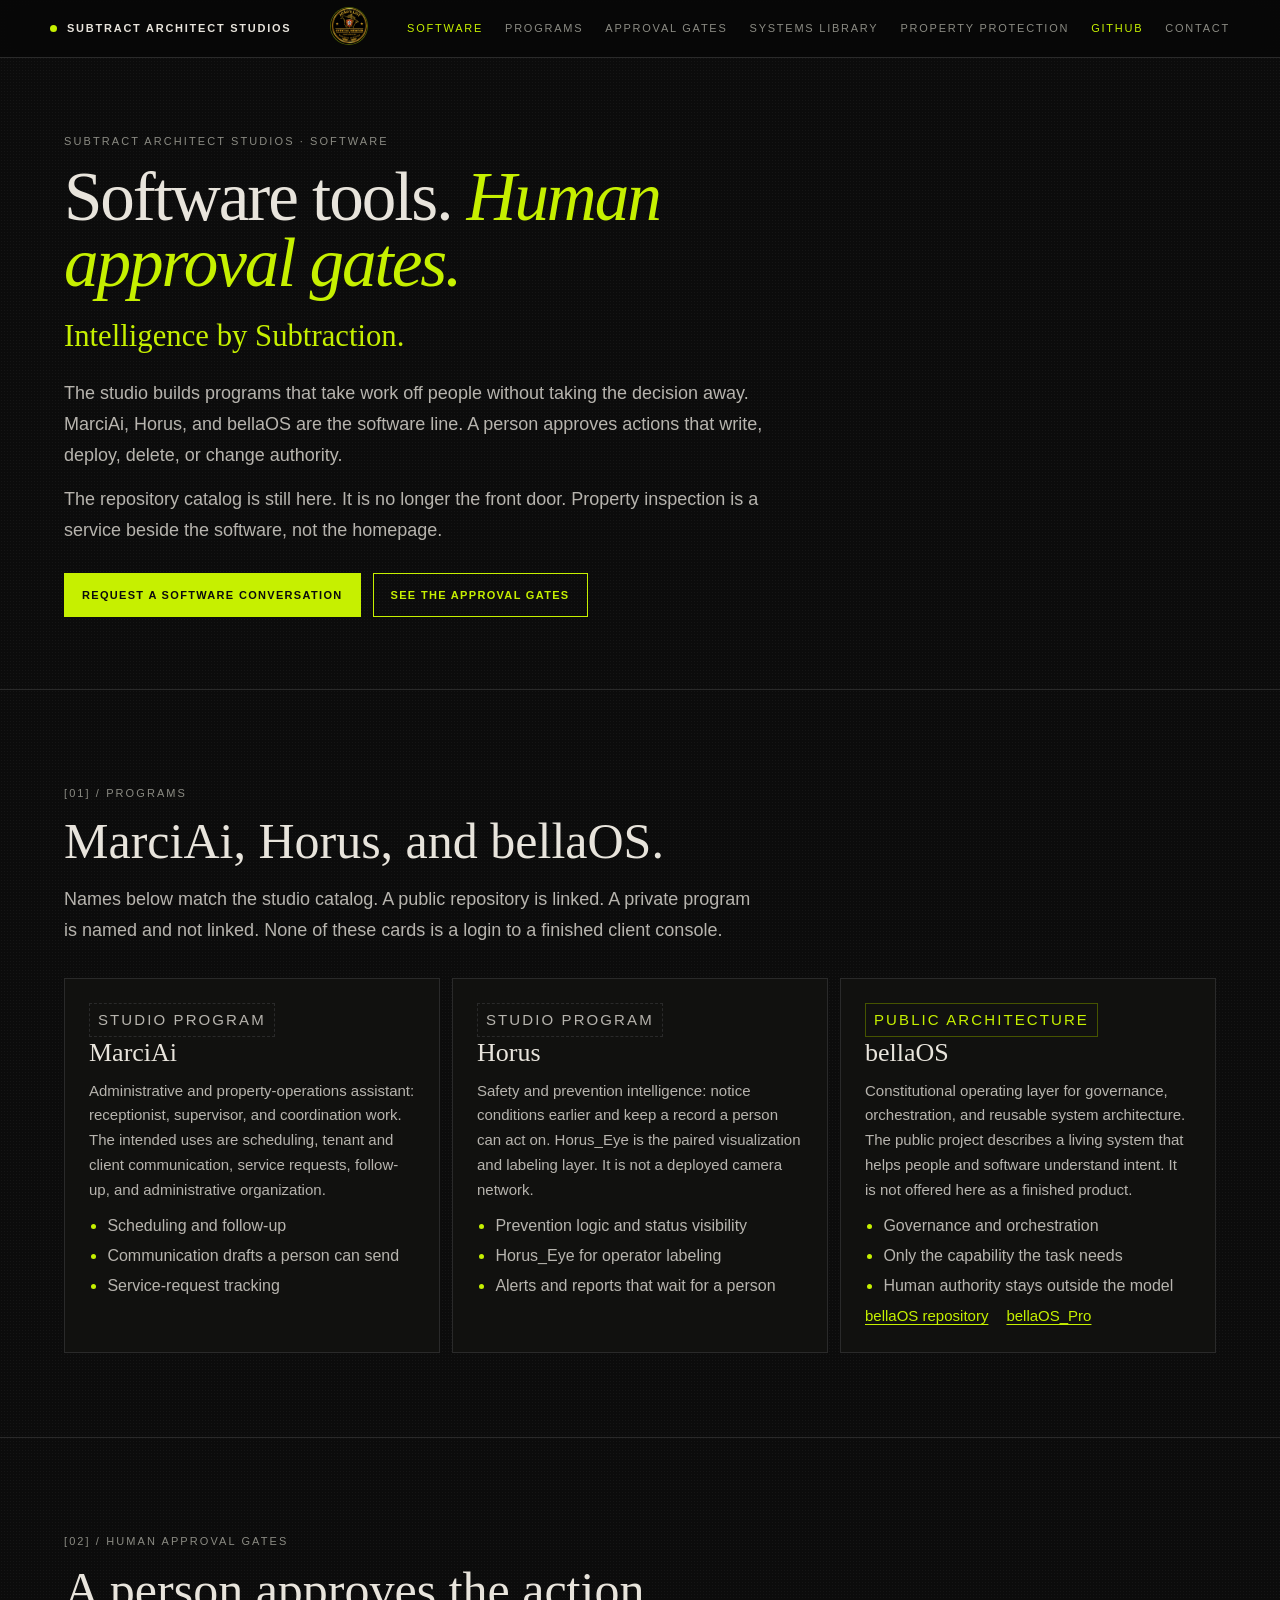
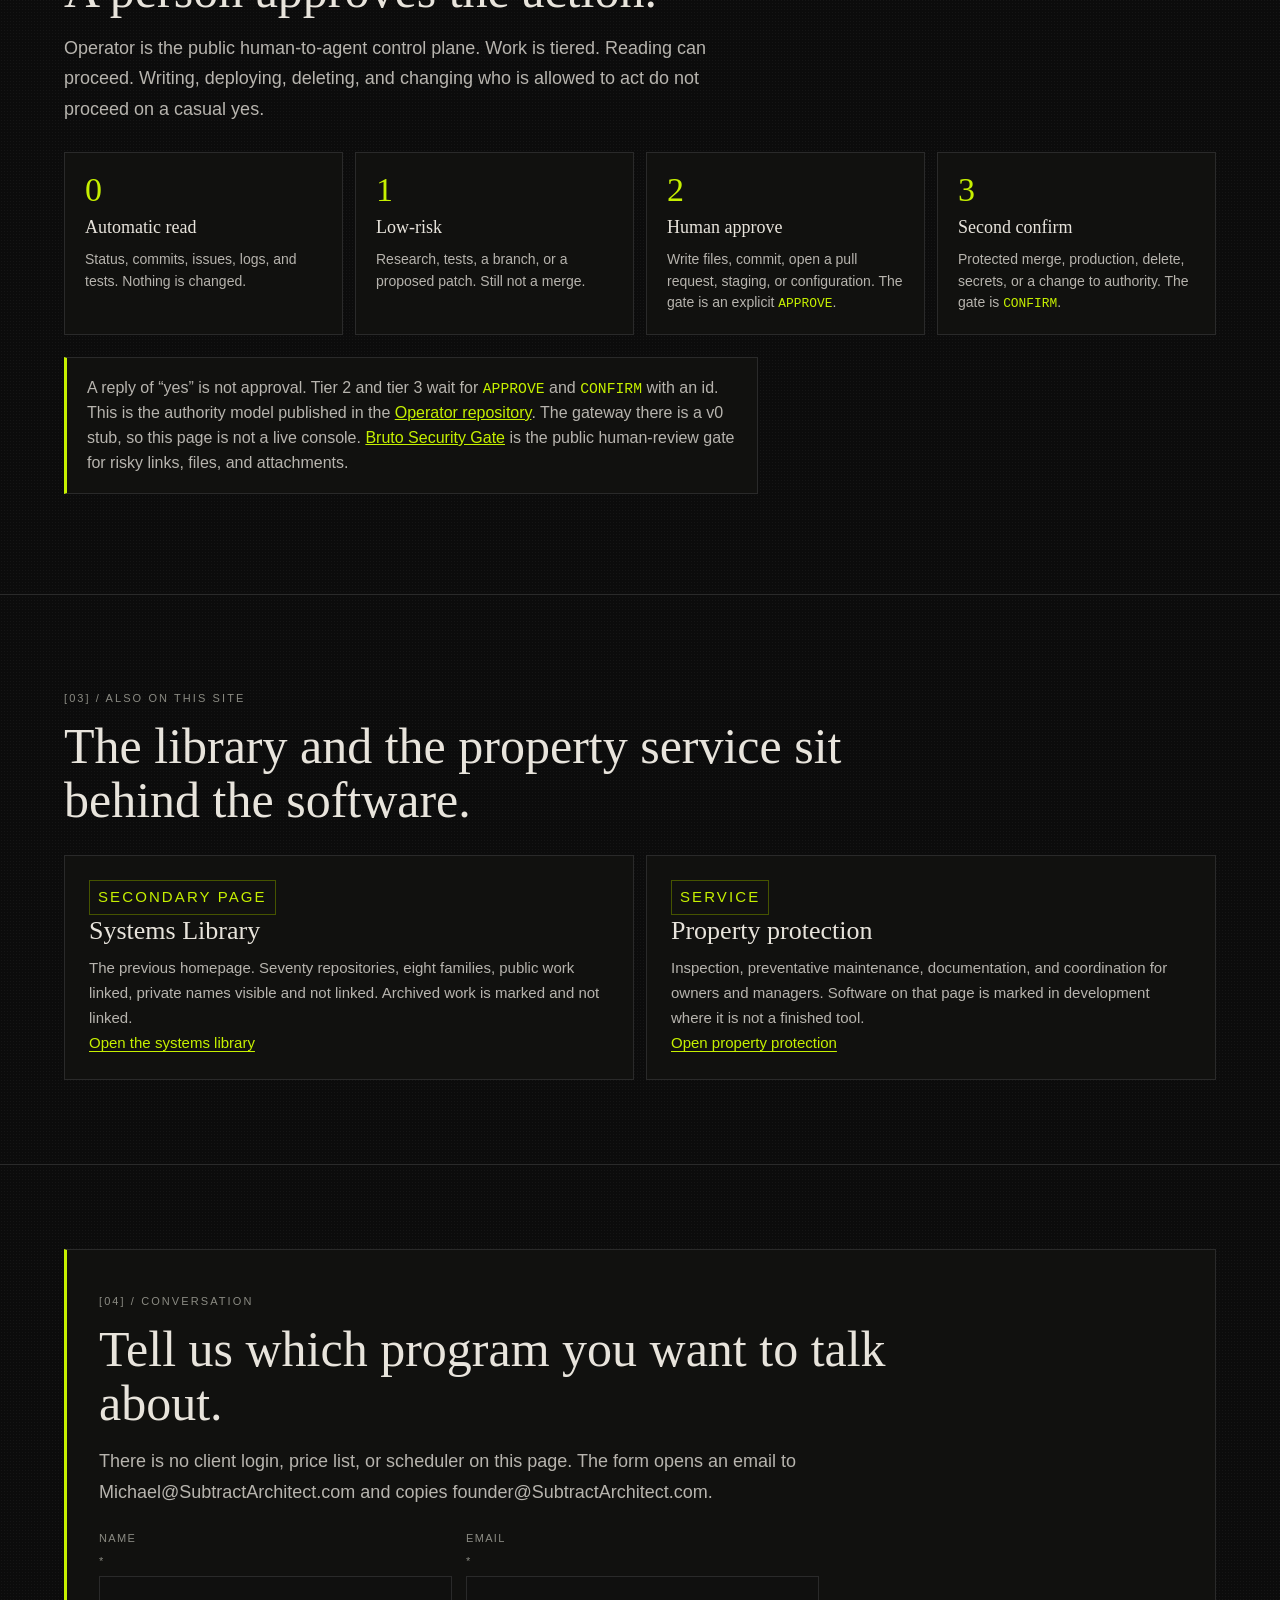
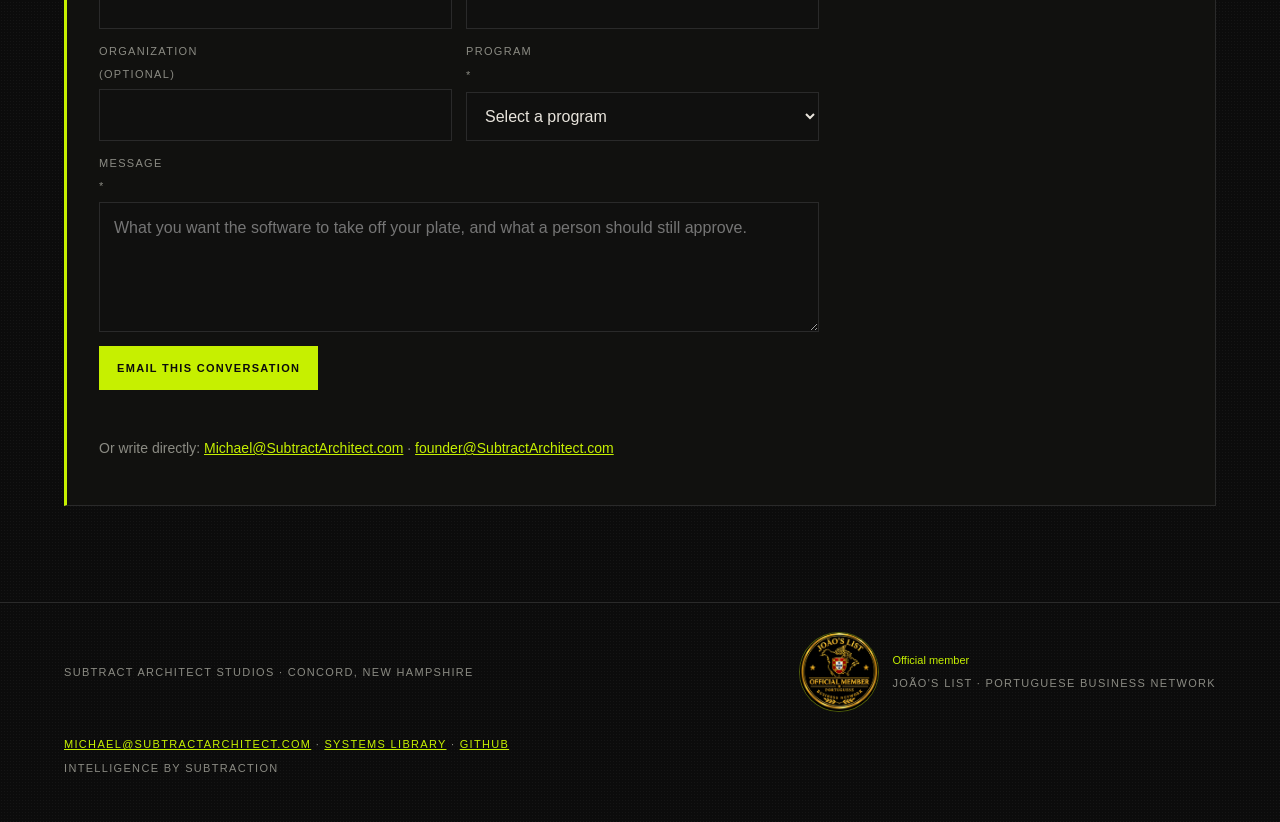
==== index.html @ f354c794 "feat: make software programs the homepage Move the systems library to /library/ and lead the site wi" ====
<!DOCTYPE html>
<html lang="en">
<head>
  <meta charset="utf-8">
  <meta name="viewport" content="width=device-width, initial-scale=1">
  <title>Software Tools &amp; Human Approval Gates | Subtract Architect Studios</title>
  <meta name="description" content="MarciAi, Horus, and bellaOS — Subtract Architect Studios software programs with human approval gates before consequential actions.">
  <meta name="theme-color" content="#0c0c0c">
  <link rel="canonical" href="https://www.subtractarchitect.com/">
  <meta property="og:title" content="Software Tools &amp; Human Approval Gates | Subtract Architect Studios">
  <meta property="og:description" content="MarciAi, Horus, and bellaOS — Subtract Architect Studios software programs with human approval gates before consequential actions.">
  <meta property="og:type" content="website">
  <meta property="og:url" content="https://www.subtractarchitect.com/">
  <meta name="twitter:card" content="summary">
  <script type="application/ld+json">
  {
    "@context": "https://schema.org",
    "@type": "WebPage",
    "name": "Software Tools & Human Approval Gates",
    "description": "MarciAi, Horus, and bellaOS — Subtract Architect Studios software programs with human approval gates before consequential actions.",
    "url": "https://www.subtractarchitect.com/",
    "isPartOf": {
      "@type": "WebSite",
      "name": "Subtract Architect Studios",
      "url": "https://www.subtractarchitect.com/"
    }
  }
  </script>
  <style>
    :root{--bg:#0c0c0c;--ink:#e8e4dc;--muted:#8b8b83;--lime:#c6f000;--line:#2a2a2a;--panel:#11110f;--max:1180px;--body:#b7b4ae}
    *{box-sizing:border-box}
    html{scroll-behavior:smooth;scroll-padding-top:76px}
    body{margin:0;background:var(--bg);color:var(--ink);font-family:Inter,Helvetica,Arial,sans-serif;line-height:1.55;background-image:radial-gradient(rgba(255,255,255,.035) .6px,transparent .6px);background-size:3px 3px}
    a{color:inherit}
    .skip{position:absolute;left:12px;top:-48px;background:var(--lime);color:#0c0c0c;padding:10px 14px;z-index:80;font-weight:800;text-decoration:none}
    .skip:focus{top:12px}
    .sr-only{position:absolute;width:1px;height:1px;padding:0;margin:-1px;overflow:hidden;clip:rect(0,0,0,0);white-space:nowrap;border:0}
    .wrap{width:min(var(--max),90vw);margin:auto}
    .bar{position:sticky;top:0;z-index:50;border-bottom:1px solid var(--line);background:rgba(8,8,8,.94);backdrop-filter:blur(14px)}
    .barin{width:min(var(--max),94vw);margin:auto;min-height:54px;display:flex;align-items:center;justify-content:space-between;gap:16px 20px;flex-wrap:wrap;padding:8px 0;font-size:11px;letter-spacing:.16em;text-transform:uppercase}
    .mark{display:flex;align-items:center;gap:10px;font-weight:700;text-decoration:none}
    .dot{width:7px;height:7px;border-radius:50%;background:var(--lime);flex:none}
    .seal{width:36px;height:36px;border-radius:50%;object-fit:cover;flex:none;box-shadow:0 0 0 1px rgba(198,240,0,.35)}
    .nav{display:flex;flex-wrap:wrap;gap:14px 22px;color:var(--muted)}
    .nav a{text-decoration:none}
    .nav a:hover,.nav a[aria-current="page"]{color:var(--lime)}
    .nav a[href*="github"]{color:var(--lime)}
    .kicker,.idx{font-size:11px;letter-spacing:.19em;text-transform:uppercase;color:var(--muted)}
    h1,h2,h3{font-family:Georgia,"Times New Roman",serif;font-weight:500}
    h1{font-size:clamp(40px,5.4vw,76px);line-height:.96;letter-spacing:-.03em;margin:14px 0 16px;max-width:11em}
    h1 em{font-style:italic;color:var(--lime)}
    h2{font-size:clamp(32px,4vw,50px);line-height:1.08;margin:12px 0 16px;max-width:16em}
    h3{font-size:26px;line-height:1.2;margin:0 0 10px}
    .tagline{margin:0 0 18px;font-family:Georgia,"Times New Roman",serif;font-size:clamp(22px,2.4vw,32px);color:var(--lime)}
    .lede{max-width:70ch;color:var(--body);font-size:18px;line-height:1.7;margin:0 0 14px}
    .hero{padding:64px 0 72px;border-bottom:1px solid var(--line)}
    .hero-actions{display:flex;flex-wrap:wrap;gap:12px;margin-top:28px}
    .btn{display:inline-flex;align-items:center;justify-content:center;min-height:44px;background:var(--lime);color:#0c0c0c;padding:13px 18px;font-size:11px;letter-spacing:.12em;text-transform:uppercase;font-weight:800;text-decoration:none;border:0;cursor:pointer;font-family:inherit}
    .btn:hover{color:#0c0c0c}
    .btn.ghost{background:transparent;color:var(--lime);box-shadow:inset 0 0 0 1px var(--lime)}
    .btn.ghost:hover{color:var(--lime);background:rgba(198,240,0,.06)}
    .section{padding:84px 0;border-bottom:1px solid var(--line)}
    .cards{display:grid;grid-template-columns:repeat(3,minmax(0,1fr));gap:12px;margin-top:32px}
    .card{border:1px solid var(--line);background:var(--panel);padding:24px}
    .card p{margin:0;color:var(--body);font-size:15px;line-height:1.65}
    .status{display:inline-block;margin:0 0 14px;font-size:10px;letter-spacing:.14em;text-transform:uppercase;border:1px solid var(--line);padding:4px 8px;color:var(--muted)}
    .status.public{border-color:#465400;color:var(--lime)}
    .status.dev{border-style:dashed}
    .card ul{margin:12px 0 0;padding-left:1.15em;color:var(--body)}
    .card li{margin:5px 0}
    .card li::marker{color:var(--lime)}
    .links{display:flex;flex-wrap:wrap;gap:12px 18px;margin-top:16px;font-size:14px}
    .links a{color:var(--lime);text-underline-offset:.2em}
    .gates{display:grid;grid-template-columns:repeat(4,minmax(0,1fr));gap:12px;margin-top:28px;list-style:none;padding:0}
    .gates li{border:1px solid var(--line);background:var(--panel);padding:20px;min-height:100%}
    .gates strong{display:block;font-family:Georgia,serif;font-size:34px;font-weight:500;color:var(--lime);line-height:1}
    .gates h3{font-size:18px;margin:10px 0}
    .gates p{margin:0;color:var(--body);font-size:14px;line-height:1.55}
    .rule{margin-top:22px;border-left:3px solid var(--lime);background:var(--panel);border-top:1px solid var(--line);border-right:1px solid var(--line);border-bottom:1px solid var(--line);padding:18px 20px;color:var(--body);max-width:78ch}
    .split{display:grid;grid-template-columns:1fr 1fr;gap:12px;margin-top:28px}
    .lead{padding:84px 0 96px}
    .lead-box{border:1px solid var(--line);border-left:3px solid var(--lime);background:var(--panel);padding:32px}
    .form-note{color:var(--muted);font-size:14px;line-height:1.6;max-width:68ch}
    .form-note a,.foot a,.rule a{color:var(--lime)}
    .inquiry-form{display:grid;gap:14px;margin-top:22px;max-width:720px}
    .form-row{display:grid;grid-template-columns:1fr 1fr;gap:14px}
    .inquiry-form label{display:grid;gap:6px;font-size:11px;letter-spacing:.12em;text-transform:uppercase;color:var(--muted)}
    .inquiry-form input,.inquiry-form select,.inquiry-form textarea{width:100%;background:#10100f;border:1px solid var(--line);color:var(--ink);padding:13px 14px;font:inherit;font-size:16px;letter-spacing:0;text-transform:none}
    .inquiry-form textarea{min-height:130px;resize:vertical}
    .inquiry-form .btn{justify-self:start}
    .form-status{min-height:1.4em;margin:0;color:var(--lime);font-size:14px;letter-spacing:0;text-transform:none}
    footer{border-top:1px solid var(--line);padding:30px 0 46px;color:var(--muted);font-size:11px;letter-spacing:.12em;text-transform:uppercase}
    .foot{display:flex;justify-content:space-between;gap:25px;flex-wrap:wrap;align-items:center}
    .member{display:flex;align-items:center;gap:14px;text-transform:none;letter-spacing:0;max-width:460px;text-decoration:none;color:var(--ink)}
    .member img{width:78px;height:78px;border-radius:50%;object-fit:cover;flex:none;box-shadow:0 0 0 1px rgba(198,240,0,.35)}
    .member small,.foot small{display:block;margin-top:6px;color:var(--muted);font-size:11px;letter-spacing:.12em;text-transform:uppercase}
    code{font-family:ui-monospace,SFMono-Regular,Menlo,Consolas,monospace;font-size:.92em;color:var(--lime);background:transparent}
    a:focus-visible,button:focus-visible,input:focus-visible,select:focus-visible,textarea:focus-visible{outline:2px solid var(--lime);outline-offset:3px}
    @media (prefers-reduced-motion:reduce){html{scroll-behavior:auto}}
    @media (max-width:980px){.cards,.gates,.split,.form-row{grid-template-columns:1fr 1fr}}
    @media (max-width:640px){
      .cards,.gates,.split,.form-row{grid-template-columns:1fr}
      .hero-actions .btn,.inquiry-form .btn{width:100%}
      .lead-box{padding:22px}
      .section,.lead{padding:64px 0}
    }
  </style>
</head>
<body>
  <a class="skip" href="#content">Skip to content</a>
  <header class="bar">
    <div class="barin">
      <a class="mark" href="#top"><span class="dot" aria-hidden="true"></span> Subtract Architect Studios</a>
      <a href="https://joaoslist.com" target="_blank" rel="noopener noreferrer" title="João's List official member"><img class="seal" src="media/joaos-list-official-member.jpg" alt="João's List official member, Portuguese Business Network" width="36" height="36"></a>
      <nav class="nav" aria-label="Primary">
        <a href="./" aria-current="page">Software</a>
        <a href="#programs">Programs</a>
        <a href="#gates">Approval gates</a>
        <a href="library/">Systems Library</a>
        <a href="property-protection/">Property Protection</a>
        <a href="https://github.com/michaelchaves-dev" target="_blank" rel="noopener noreferrer">GitHub <span class="sr-only">(opens in a new tab)</span></a>
        <a href="#contact">Contact</a>
      </nav>
    </div>
  </header>
  <main id="content">
    <section class="hero" id="top">
      <div class="wrap">
        <p class="kicker">Subtract Architect Studios · Software</p>
        <h1>Software tools. <em>Human approval gates.</em></h1>
        <p class="tagline">Intelligence by Subtraction.</p>
        <p class="lede">The studio builds programs that take work off people without taking the decision away. MarciAi, Horus, and bellaOS are the software line. A person approves actions that write, deploy, delete, or change authority.</p>
        <p class="lede">The repository catalog is still here. It is no longer the front door. Property inspection is a service beside the software, not the homepage.</p>
        <div class="hero-actions">
          <a class="btn" href="#contact" data-program="Not sure yet">Request a software conversation</a>
          <a class="btn ghost" href="#gates">See the approval gates</a>
        </div>
      </div>
    </section>

    <section class="section" id="programs">
      <div class="wrap">
        <p class="idx">[01] / Programs</p>
        <h2>MarciAi, Horus, and bellaOS.</h2>
        <p class="lede">Names below match the studio catalog. A public repository is linked. A private program is named and not linked. None of these cards is a login to a finished client console.</p>
        <div class="cards">
          <article class="card" id="marciai">
            <p class="status dev">Studio program</p>
            <h3>MarciAi</h3>
            <p>Administrative and property-operations assistant: receptionist, supervisor, and coordination work. The intended uses are scheduling, tenant and client communication, service requests, follow-up, and administrative organization.</p>
            <ul>
              <li>Scheduling and follow-up</li>
              <li>Communication drafts a person can send</li>
              <li>Service-request tracking</li>
            </ul>
          </article>
          <article class="card" id="horus">
            <p class="status dev">Studio program</p>
            <h3>Horus</h3>
            <p>Safety and prevention intelligence: notice conditions earlier and keep a record a person can act on. Horus_Eye is the paired visualization and labeling layer. It is not a deployed camera network.</p>
            <ul>
              <li>Prevention logic and status visibility</li>
              <li>Horus_Eye for operator labeling</li>
              <li>Alerts and reports that wait for a person</li>
            </ul>
          </article>
          <article class="card" id="bellaos">
            <p class="status public">Public architecture</p>
            <h3>bellaOS</h3>
            <p>Constitutional operating layer for governance, orchestration, and reusable system architecture. The public project describes a living system that helps people and software understand intent. It is not offered here as a finished product.</p>
            <ul>
              <li>Governance and orchestration</li>
              <li>Only the capability the task needs</li>
              <li>Human authority stays outside the model</li>
            </ul>
            <p class="links"><a href="https://github.com/michaelchaves-dev/bellaOS" target="_blank" rel="noopener noreferrer">bellaOS repository <span class="sr-only">(opens in a new tab)</span></a><a href="https://github.com/michaelchaves-dev/bellaOS_Pro" target="_blank" rel="noopener noreferrer">bellaOS_Pro <span class="sr-only">(opens in a new tab)</span></a></p>
          </article>
        </div>
      </div>
    </section>

    <section class="section" id="gates">
      <div class="wrap">
        <p class="idx">[02] / Human approval gates</p>
        <h2>A person approves the action.</h2>
        <p class="lede">Operator is the public human-to-agent control plane. Work is tiered. Reading can proceed. Writing, deploying, deleting, and changing who is allowed to act do not proceed on a casual yes.</p>
        <ol class="gates">
          <li>
            <strong>0</strong>
            <h3>Automatic read</h3>
            <p>Status, commits, issues, logs, and tests. Nothing is changed.</p>
          </li>
          <li>
            <strong>1</strong>
            <h3>Low-risk</h3>
            <p>Research, tests, a branch, or a proposed patch. Still not a merge.</p>
          </li>
          <li>
            <strong>2</strong>
            <h3>Human approve</h3>
            <p>Write files, commit, open a pull request, staging, or configuration. The gate is an explicit <code>APPROVE</code>.</p>
          </li>
          <li>
            <strong>3</strong>
            <h3>Second confirm</h3>
            <p>Protected merge, production, delete, secrets, or a change to authority. The gate is <code>CONFIRM</code>.</p>
          </li>
        </ol>
        <p class="rule">A reply of “yes” is not approval. Tier 2 and tier 3 wait for <code>APPROVE</code> and <code>CONFIRM</code> with an id. This is the authority model published in the <a href="https://github.com/michaelchaves-dev/Operator" target="_blank" rel="noopener noreferrer">Operator repository</a>. The gateway there is a v0 stub, so this page is not a live console. <a href="https://github.com/michaelchaves-dev/Bruto_Security-Gate" target="_blank" rel="noopener noreferrer">Bruto Security Gate</a> is the public human-review gate for risky links, files, and attachments.</p>
      </div>
    </section>

    <section class="section" id="secondary">
      <div class="wrap">
        <p class="idx">[03] / Also on this site</p>
        <h2>The library and the property service sit behind the software.</h2>
        <div class="split">
          <article class="card">
            <p class="status public">Secondary page</p>
            <h3>Systems Library</h3>
            <p>The previous homepage. Seventy repositories, eight families, public work linked, private names visible and not linked. Archived work is marked and not linked.</p>
            <p class="links"><a href="library/">Open the systems library</a></p>
          </article>
          <article class="card">
            <p class="status public">Service</p>
            <h3>Property protection</h3>
            <p>Inspection, preventative maintenance, documentation, and coordination for owners and managers. Software on that page is marked in development where it is not a finished tool.</p>
            <p class="links"><a href="property-protection/">Open property protection</a></p>
          </article>
        </div>
      </div>
    </section>

    <section class="lead" id="contact">
      <div class="wrap">
        <div class="lead-box">
          <p class="idx">[04] / Conversation</p>
          <h2>Tell us which program you want to talk about.</h2>
          <p class="lede">There is no client login, price list, or scheduler on this page. The form opens an email to Michael@SubtractArchitect.com and copies founder@SubtractArchitect.com.</p>
          <form class="inquiry-form" id="software-form" action="mailto:Michael@SubtractArchitect.com" method="post" enctype="text/plain">
            <div class="form-row">
              <label>Name <span aria-hidden="true">*</span>
                <input id="name" name="name" type="text" autocomplete="name" required>
              </label>
              <label>Email <span aria-hidden="true">*</span>
                <input name="email" type="email" autocomplete="email" inputmode="email" required>
              </label>
            </div>
            <div class="form-row">
              <label>Organization <span class="optional">(optional)</span>
                <input name="organization" type="text" autocomplete="organization">
              </label>
              <label>Program <span aria-hidden="true">*</span>
                <select id="program" name="program" required>
                  <option value="" selected disabled>Select a program</option>
                  <option>MarciAi</option>
                  <option>Horus</option>
                  <option>bellaOS</option>
                  <option>Human approval gates</option>
                  <option>Property protection</option>
                  <option>Not sure yet</option>
                </select>
              </label>
            </div>
            <label>Message <span aria-hidden="true">*</span>
              <textarea name="message" required maxlength="4000" placeholder="What you want the software to take off your plate, and what a person should still approve."></textarea>
            </label>
            <button class="btn" type="submit">Email this conversation</button>
            <p class="form-status" id="formStatus" role="status"></p>
          </form>
          <p class="form-note">Or write directly: <a href="mailto:Michael@SubtractArchitect.com?subject=Software%20conversation">Michael@SubtractArchitect.com</a> · <a href="mailto:founder@SubtractArchitect.com?subject=Software%20conversation">founder@SubtractArchitect.com</a></p>
        </div>
      </div>
    </section>
  </main>
  <footer>
    <div class="wrap foot">
      <span>Subtract Architect Studios · Concord, New Hampshire</span>
      <a class="member" href="https://joaoslist.com" target="_blank" rel="noopener noreferrer">
        <img src="media/joaos-list-official-member.jpg" alt="João's List official member badge" width="78" height="78">
        <span>Official member<small>João's List · Portuguese Business Network</small></span>
      </a>
      <span><a href="mailto:Michael@SubtractArchitect.com">Michael@SubtractArchitect.com</a> · <a href="library/">Systems Library</a> · <a href="https://github.com/michaelchaves-dev" target="_blank" rel="noopener noreferrer">GitHub</a><small>Intelligence by subtraction</small></span>
    </div>
  </footer>
  <script>
    const form = document.getElementById("software-form");
    const program = document.getElementById("program");
    const status = document.getElementById("formStatus");
    document.querySelectorAll("[data-program]").forEach((link) => {
      link.addEventListener("click", () => {
        program.value = link.getAttribute("data-program");
      });
    });
    form.addEventListener("submit", (event) => {
      event.preventDefault();
      const data = new FormData(form);
      const chosen = String(data.get("program") || "Software conversation");
      const body = [
        `Name: ${data.get("name") || ""}`,
        `Email: ${data.get("email") || ""}`,
        `Organization: ${data.get("organization") || ""}`,
        `Program: ${chosen}`,
        "",
        String(data.get("message") || "")
      ].join("\n");
      const href = `mailto:Michael@SubtractArchitect.com?cc=${encodeURIComponent("founder@SubtractArchitect.com")}&subject=${encodeURIComponent(chosen + " — Subtract Architect Studios")}&body=${encodeURIComponent(body)}`;
      if (href.length > 1800) {
        status.textContent = "This message is too long for an email link. Please email Michael@SubtractArchitect.com directly.";
        return;
      }
      status.textContent = "Your email app should open with this note. This website does not store it.";
      window.location.href = href;
    });
  </script>
</body>
</html>
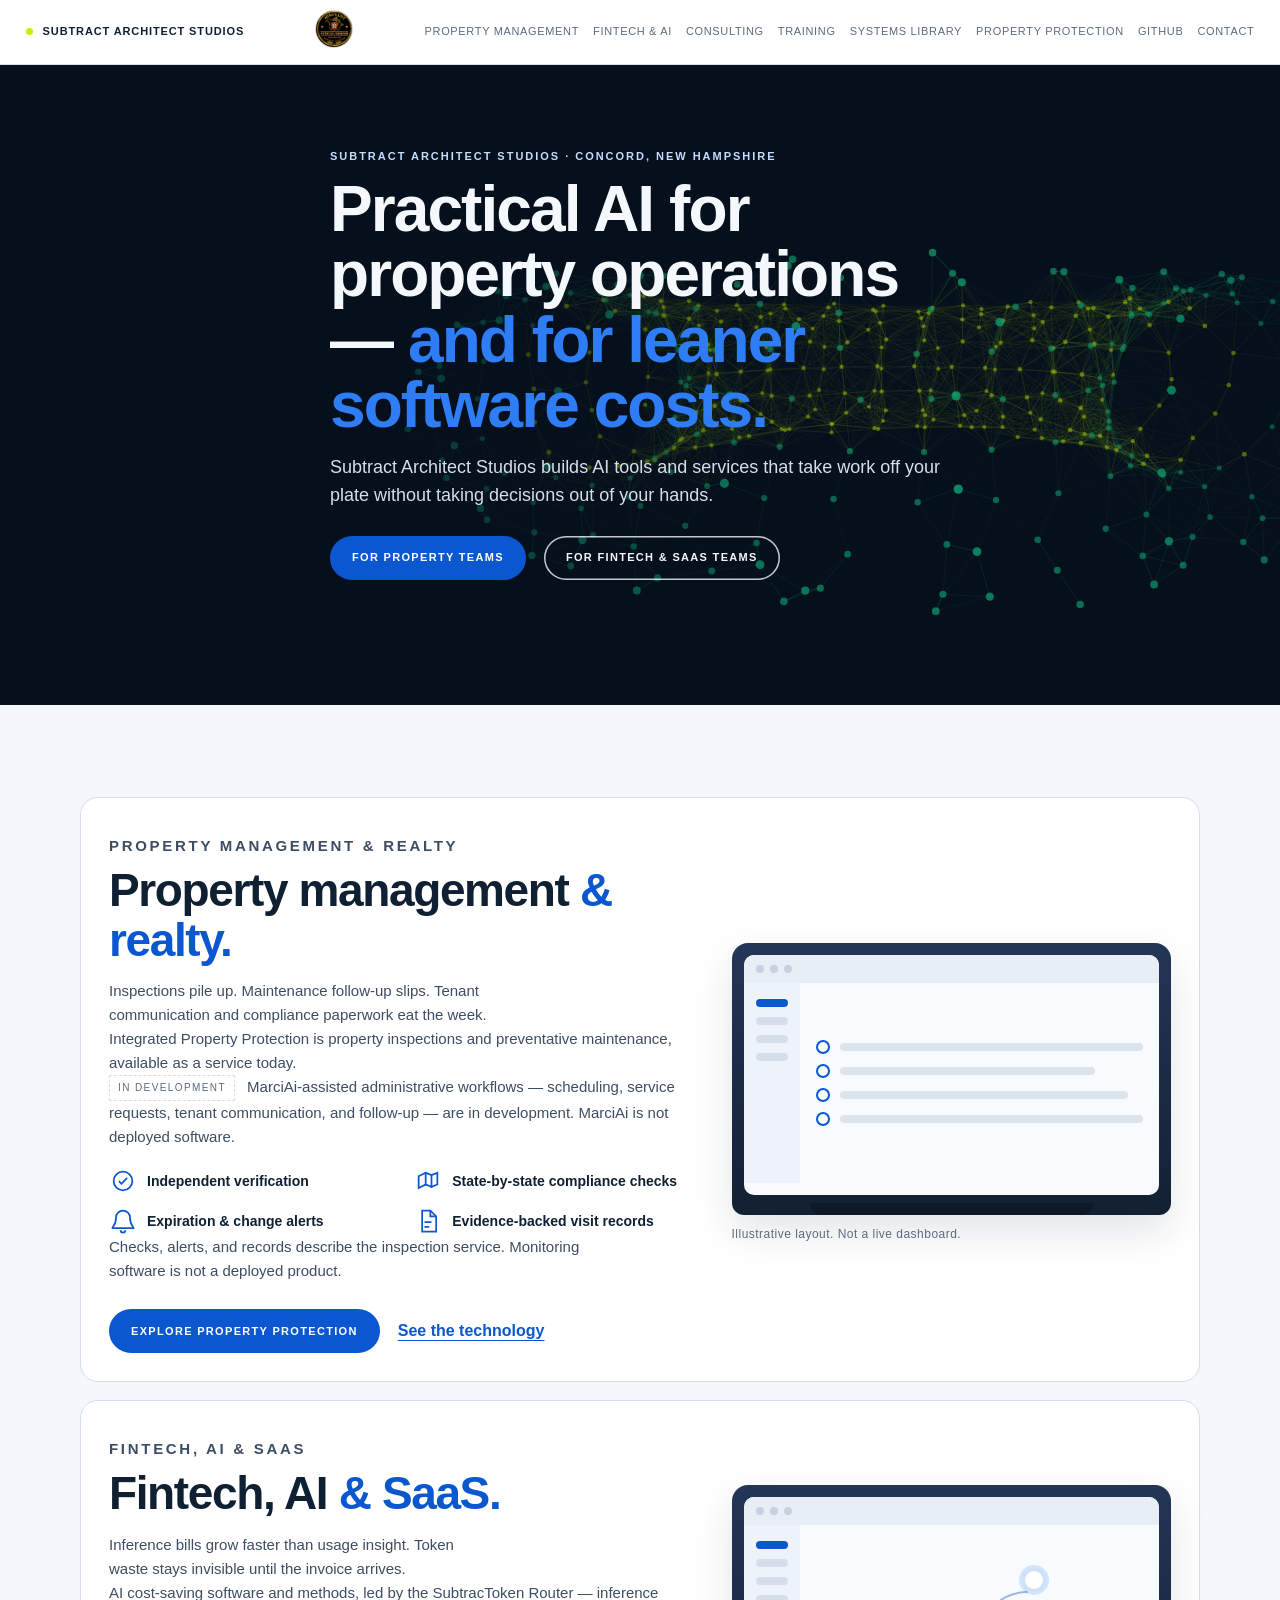
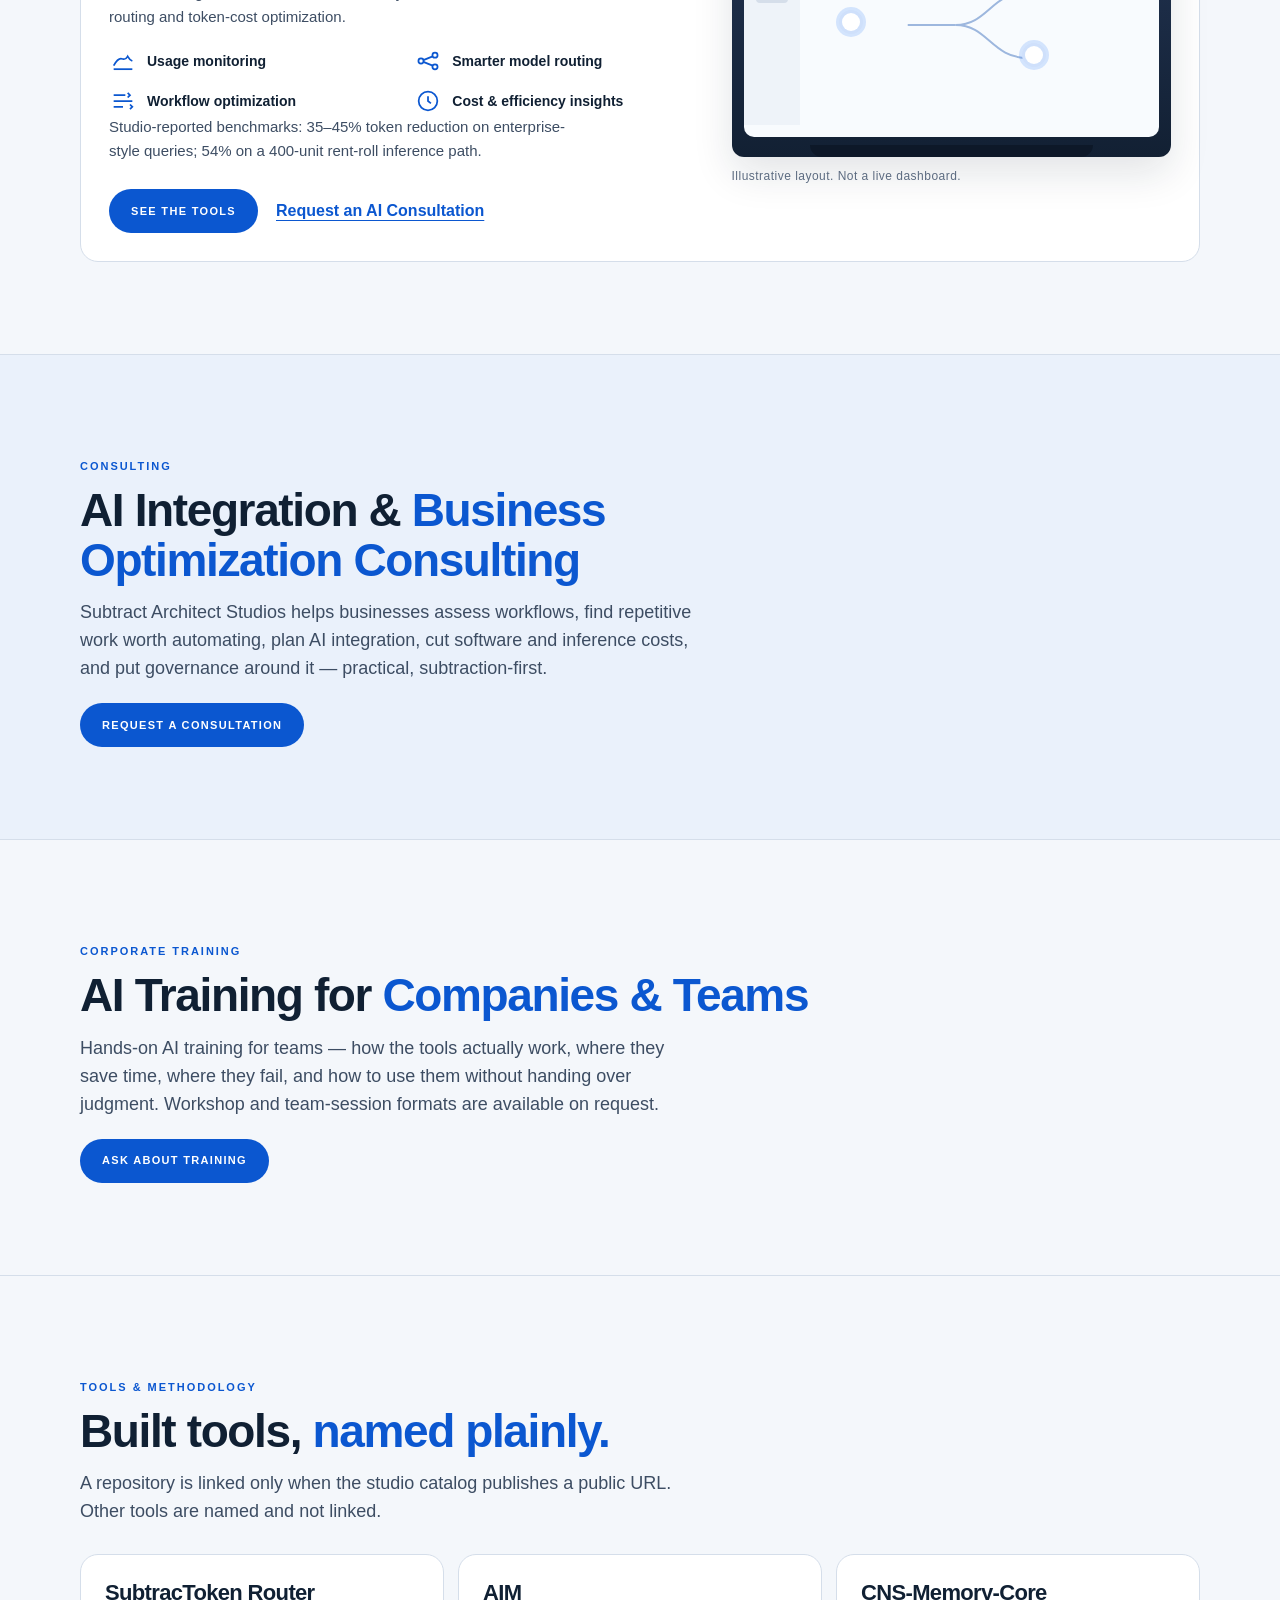
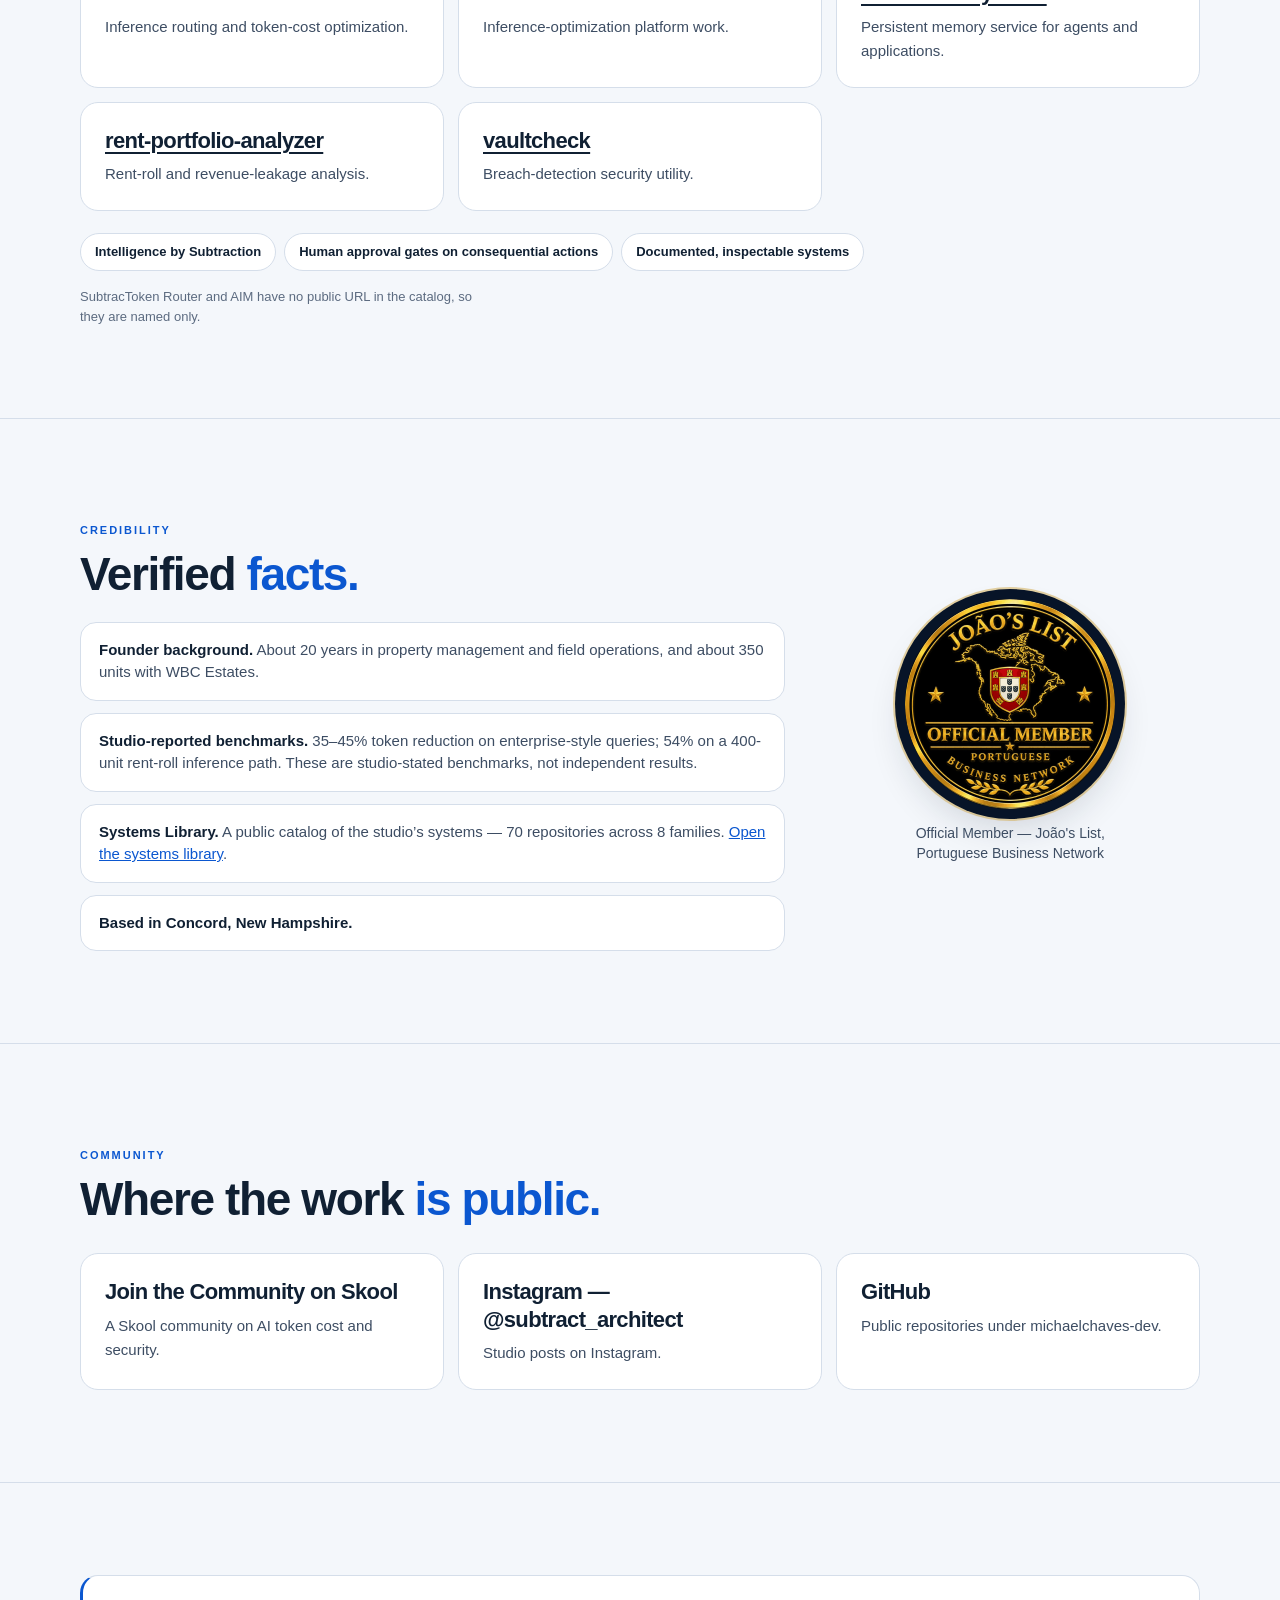
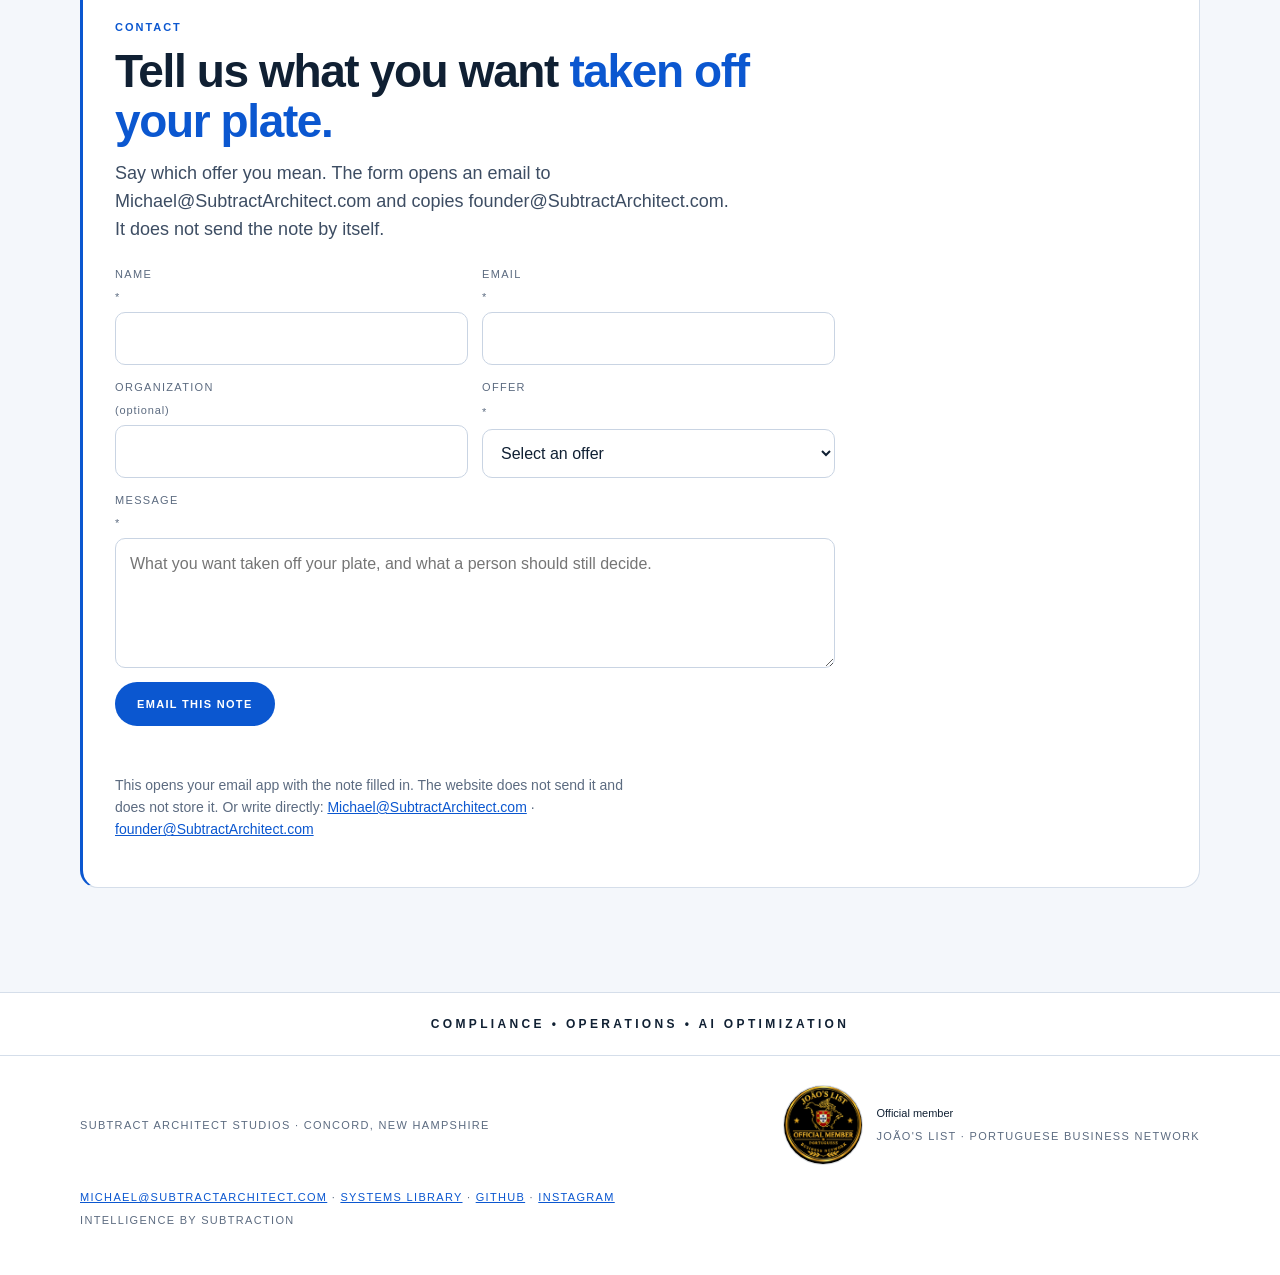
==== commit cf8dd68d: "feat: rebuild the homepage as a two-track front door Replace the software-catalog homepage with a Sa" ====
--- a/index.html
+++ b/index.html
@@ -3,21 +3,23 @@
 <head>
   <meta charset="utf-8">
   <meta name="viewport" content="width=device-width, initial-scale=1">
-  <title>Software Tools &amp; Human Approval Gates | Subtract Architect Studios</title>
-  <meta name="description" content="MarciAi, Horus, and bellaOS — Subtract Architect Studios software programs with human approval gates before consequential actions.">
-  <meta name="theme-color" content="#0c0c0c">
+  <title>Subtract Architect Studios — AI for Property Operations &amp; Leaner Software Costs</title>
+  <meta name="description" content="Subtract Architect Studios builds practical AI tools and services: property inspections and preventative maintenance, AI cost optimization, consulting, and team training. Concord, New Hampshire.">
+  <meta name="theme-color" content="#06101c">
   <link rel="canonical" href="https://www.subtractarchitect.com/">
-  <meta property="og:title" content="Software Tools &amp; Human Approval Gates | Subtract Architect Studios">
-  <meta property="og:description" content="MarciAi, Horus, and bellaOS — Subtract Architect Studios software programs with human approval gates before consequential actions.">
+  <meta property="og:title" content="Subtract Architect Studios — AI for Property Operations &amp; Leaner Software Costs">
+  <meta property="og:description" content="Subtract Architect Studios builds practical AI tools and services: property inspections and preventative maintenance, AI cost optimization, consulting, and team training. Concord, New Hampshire.">
   <meta property="og:type" content="website">
   <meta property="og:url" content="https://www.subtractarchitect.com/">
   <meta name="twitter:card" content="summary">
+  <meta name="twitter:title" content="Subtract Architect Studios — AI for Property Operations &amp; Leaner Software Costs">
+  <meta name="twitter:description" content="Subtract Architect Studios builds practical AI tools and services: property inspections and preventative maintenance, AI cost optimization, consulting, and team training. Concord, New Hampshire.">
   <script type="application/ld+json">
   {
     "@context": "https://schema.org",
     "@type": "WebPage",
-    "name": "Software Tools & Human Approval Gates",
-    "description": "MarciAi, Horus, and bellaOS — Subtract Architect Studios software programs with human approval gates before consequential actions.",
+    "name": "Subtract Architect Studios — AI for Property Operations & Leaner Software Costs",
+    "description": "Subtract Architect Studios builds practical AI tools and services: property inspections and preventative maintenance, AI cost optimization, consulting, and team training. Concord, New Hampshire.",
     "url": "https://www.subtractarchitect.com/",
     "isPartOf": {
       "@type": "WebSite",
@@ -27,82 +29,161 @@
   }
   </script>
   <style>
-    :root{--bg:#0c0c0c;--ink:#e8e4dc;--muted:#8b8b83;--lime:#c6f000;--line:#2a2a2a;--panel:#11110f;--max:1180px;--body:#b7b4ae}
+    :root{--bg:#f4f7fb;--ink:#102033;--muted:#5c6b80;--lime:#c6f000;--blue:#0b57d0;--blue-bright:#2f7df6;--line:#d5deea;--panel:#ffffff;--max:1120px;--body:#3d4d63;--navy:#102033;--hero:#06101c}
     *{box-sizing:border-box}
-    html{scroll-behavior:smooth;scroll-padding-top:76px}
-    body{margin:0;background:var(--bg);color:var(--ink);font-family:Inter,Helvetica,Arial,sans-serif;line-height:1.55;background-image:radial-gradient(rgba(255,255,255,.035) .6px,transparent .6px);background-size:3px 3px}
+    html{scroll-behavior:smooth;scroll-padding-top:112px}
+    body{margin:0;background:var(--bg);color:var(--ink);font-family:Inter,Helvetica,Arial,sans-serif;line-height:1.55}
     a{color:inherit}
+    img{max-width:100%;height:auto}
     .skip{position:absolute;left:12px;top:-48px;background:var(--lime);color:#0c0c0c;padding:10px 14px;z-index:80;font-weight:800;text-decoration:none}
     .skip:focus{top:12px}
     .sr-only{position:absolute;width:1px;height:1px;padding:0;margin:-1px;overflow:hidden;clip:rect(0,0,0,0);white-space:nowrap;border:0}
     .wrap{width:min(var(--max),90vw);margin:auto}
-    .bar{position:sticky;top:0;z-index:50;border-bottom:1px solid var(--line);background:rgba(8,8,8,.94);backdrop-filter:blur(14px)}
-    .barin{width:min(var(--max),94vw);margin:auto;min-height:54px;display:flex;align-items:center;justify-content:space-between;gap:16px 20px;flex-wrap:wrap;padding:8px 0;font-size:11px;letter-spacing:.16em;text-transform:uppercase}
-    .mark{display:flex;align-items:center;gap:10px;font-weight:700;text-decoration:none}
+    .bar{position:sticky;top:0;z-index:50;border-bottom:1px solid var(--line);background:rgba(255,255,255,.94);backdrop-filter:blur(14px)}
+    .barin{width:min(1360px,96vw);margin:auto;min-height:64px;display:flex;align-items:center;justify-content:space-between;gap:14px 18px;flex-wrap:wrap;padding:10px 0;font-size:11px;letter-spacing:.08em;text-transform:uppercase}
+    .mark{display:flex;align-items:center;gap:10px;font-weight:800;text-decoration:none;color:var(--navy);letter-spacing:.08em}
     .dot{width:7px;height:7px;border-radius:50%;background:var(--lime);flex:none}
-    .seal{width:36px;height:36px;border-radius:50%;object-fit:cover;flex:none;box-shadow:0 0 0 1px rgba(198,240,0,.35)}
-    .nav{display:flex;flex-wrap:wrap;gap:14px 22px;color:var(--muted)}
+    .seal{width:36px;height:36px;border-radius:50%;object-fit:cover;flex:none;box-shadow:0 0 0 1px rgba(16,32,51,.18)}
+    .nav{display:flex;flex-wrap:wrap;gap:8px 14px;color:var(--muted);letter-spacing:.06em}
     .nav a{text-decoration:none}
-    .nav a:hover,.nav a[aria-current="page"]{color:var(--lime)}
-    .nav a[href*="github"]{color:var(--lime)}
-    .kicker,.idx{font-size:11px;letter-spacing:.19em;text-transform:uppercase;color:var(--muted)}
-    h1,h2,h3{font-family:Georgia,"Times New Roman",serif;font-weight:500}
-    h1{font-size:clamp(40px,5.4vw,76px);line-height:.96;letter-spacing:-.03em;margin:14px 0 16px;max-width:11em}
-    h1 em{font-style:italic;color:var(--lime)}
-    h2{font-size:clamp(32px,4vw,50px);line-height:1.08;margin:12px 0 16px;max-width:16em}
-    h3{font-size:26px;line-height:1.2;margin:0 0 10px}
-    .tagline{margin:0 0 18px;font-family:Georgia,"Times New Roman",serif;font-size:clamp(22px,2.4vw,32px);color:var(--lime)}
-    .lede{max-width:70ch;color:var(--body);font-size:18px;line-height:1.7;margin:0 0 14px}
-    .hero{padding:64px 0 72px;border-bottom:1px solid var(--line)}
-    .hero-actions{display:flex;flex-wrap:wrap;gap:12px;margin-top:28px}
-    .btn{display:inline-flex;align-items:center;justify-content:center;min-height:44px;background:var(--lime);color:#0c0c0c;padding:13px 18px;font-size:11px;letter-spacing:.12em;text-transform:uppercase;font-weight:800;text-decoration:none;border:0;cursor:pointer;font-family:inherit}
-    .btn:hover{color:#0c0c0c}
-    .btn.ghost{background:transparent;color:var(--lime);box-shadow:inset 0 0 0 1px var(--lime)}
-    .btn.ghost:hover{color:var(--lime);background:rgba(198,240,0,.06)}
-    .section{padding:84px 0;border-bottom:1px solid var(--line)}
-    .cards{display:grid;grid-template-columns:repeat(3,minmax(0,1fr));gap:12px;margin-top:32px}
-    .card{border:1px solid var(--line);background:var(--panel);padding:24px}
-    .card p{margin:0;color:var(--body);font-size:15px;line-height:1.65}
-    .status{display:inline-block;margin:0 0 14px;font-size:10px;letter-spacing:.14em;text-transform:uppercase;border:1px solid var(--line);padding:4px 8px;color:var(--muted)}
-    .status.public{border-color:#465400;color:var(--lime)}
+    .nav a:hover,.nav a[aria-current="page"]{color:var(--blue)}
+    .kicker,.idx{font-size:11px;letter-spacing:.18em;text-transform:uppercase;color:var(--blue);font-weight:700}
+    .hero .kicker{color:#c5dcff}
+    h1,h2,h3{font-family:Inter,Helvetica,Arial,sans-serif;font-weight:800;letter-spacing:-.03em}
+    h1{font-size:clamp(36px,5vw,64px);line-height:1.02;margin:12px 0 16px;max-width:14em;color:#f4f7fb}
+    h1 span,h2 span{color:var(--blue-bright)}
+    h2{font-size:clamp(30px,3.6vw,46px);line-height:1.08;margin:8px 0 14px;max-width:16em;color:var(--navy)}
+    h2 span{color:var(--blue)}
+    h3{font-size:22px;line-height:1.25;margin:0 0 8px;color:var(--navy)}
+    .tagline{margin:0 0 18px;font-size:clamp(20px,2.2vw,28px);color:var(--blue-bright);font-weight:700;letter-spacing:-.02em}
+    .lede{max-width:62ch;color:var(--body);font-size:18px;line-height:1.55;margin:0 0 12px}
+    .hero{position:relative;min-height:640px;overflow:hidden;background:var(--hero);color:#f4f7fb;border-bottom:1px solid #06101c}
+    .hero-fallback{position:absolute;inset:0;z-index:0;background:#06101c}
+    .hero-fallback::before{content:"";position:absolute;top:14%;right:max(5vw,32px);width:min(32vw,420px);height:64%;border-radius:18px;background:linear-gradient(90deg,#06101c 0%,rgba(6,16,28,.72) 14%,transparent 32%),linear-gradient(to bottom,transparent 58%,#06101c 86%),url("media/sa-brand-intro-poster.jpg") center top / 230% auto no-repeat}
+    .hero-fallback::after{content:"";position:absolute;left:0;right:0;bottom:0;height:14%;background:linear-gradient(to bottom,transparent,#06101c)}
+    #hero-net{position:absolute;inset:0;width:100%;height:100%;z-index:1;pointer-events:none}
+    .hero-scrim{position:absolute;inset:0;z-index:2;pointer-events:none;background:linear-gradient(90deg,rgba(6,16,28,.84) 0%,rgba(6,16,28,.62) 38%,rgba(6,16,28,.18) 68%,rgba(6,16,28,.28) 100%)}
+    .hero.is-animated .hero-fallback{opacity:0}
+    .hero-copy{position:relative;z-index:3;padding:72px 0 80px;max-width:620px}
+    .brand-lockup{display:block;width:72px;height:72px;object-fit:contain;margin:0 0 16px}
+    .hero .lede{color:#d5deea;font-size:18px}
+    .hero-actions,.track-actions{display:flex;flex-wrap:wrap;align-items:center;gap:12px 18px;margin-top:26px}
+    .btn{display:inline-flex;align-items:center;justify-content:center;min-height:44px;background:var(--blue);color:#fff;padding:13px 18px;font-size:11px;letter-spacing:.12em;text-transform:uppercase;font-weight:800;text-decoration:none;border:0;cursor:pointer;font-family:inherit}
+    .btn:hover{color:#fff;background:#0848ad}
+    .btn.ghost{background:transparent;color:var(--blue);box-shadow:inset 0 0 0 1.5px var(--blue)}
+    .btn.ghost:hover{color:var(--blue);background:rgba(11,87,208,.06)}
+    .btn.pill{border-radius:999px;padding-left:22px;padding-right:22px}
+    .hero .btn.ghost{color:#f4f7fb;box-shadow:inset 0 0 0 1.5px rgba(244,247,251,.8)}
+    .hero .btn.ghost:hover{color:#f4f7fb;background:rgba(255,255,255,.06)}
+    .text-link{color:var(--blue);font-weight:700;text-underline-offset:.22em}
+    .section{padding:92px 0;border-bottom:1px solid var(--line)}
+    .offer-band{background:#eaf1fb}
+    #training{background:var(--bg)}
+    .offer-band .btn{margin-top:8px}
+    .cards{display:grid;grid-template-columns:repeat(3,minmax(0,1fr));gap:14px;margin-top:28px}
+    .card{border:1px solid var(--line);background:var(--panel);padding:24px;border-radius:18px}
+    .card p{margin:0;color:var(--body);font-size:15px;line-height:1.6}
+    .card h3 a{text-decoration:underline;text-underline-offset:.16em;color:var(--navy)}
+    .card h3 a:hover{color:var(--blue)}
+    .track{padding:28px}
+    .track + .track{margin-top:18px}
+    .split{display:grid;grid-template-columns:minmax(0,1.15fr) minmax(260px,.85fr);gap:28px;margin-top:8px;align-items:center}
+    .offer-follow{margin-top:12px}
+    .problem{margin:0 0 12px;color:var(--navy);font-size:17px;line-height:1.45;max-width:46ch}
+    .status{display:inline-block;margin:0 8px 0 0;font-size:10px;letter-spacing:.14em;text-transform:uppercase;border:1px solid var(--line);padding:4px 8px;color:var(--muted);vertical-align:middle}
+    .status.public{border-color:#b7d0f5;color:var(--blue)}
     .status.dev{border-style:dashed}
-    .card ul{margin:12px 0 0;padding-left:1.15em;color:var(--body)}
-    .card li{margin:5px 0}
-    .card li::marker{color:var(--lime)}
-    .links{display:flex;flex-wrap:wrap;gap:12px 18px;margin-top:16px;font-size:14px}
-    .links a{color:var(--lime);text-underline-offset:.2em}
-    .gates{display:grid;grid-template-columns:repeat(4,minmax(0,1fr));gap:12px;margin-top:28px;list-style:none;padding:0}
-    .gates li{border:1px solid var(--line);background:var(--panel);padding:20px;min-height:100%}
-    .gates strong{display:block;font-family:Georgia,serif;font-size:34px;font-weight:500;color:var(--lime);line-height:1}
-    .gates h3{font-size:18px;margin:10px 0}
-    .gates p{margin:0;color:var(--body);font-size:14px;line-height:1.55}
-    .rule{margin-top:22px;border-left:3px solid var(--lime);background:var(--panel);border-top:1px solid var(--line);border-right:1px solid var(--line);border-bottom:1px solid var(--line);padding:18px 20px;color:var(--body);max-width:78ch}
-    .split{display:grid;grid-template-columns:1fr 1fr;gap:12px;margin-top:28px}
-    .lead{padding:84px 0 96px}
-    .lead-box{border:1px solid var(--line);border-left:3px solid var(--lime);background:var(--panel);padding:32px}
+    .offer-line{margin:0;color:var(--body);font-size:16px;line-height:1.55}
+    .benefits{list-style:none;margin:18px 0 0;padding:0;display:grid;grid-template-columns:1fr 1fr;gap:12px 16px}
+    .benefits li{display:flex;align-items:center;gap:10px;color:var(--navy);font-size:14px;font-weight:700;line-height:1.3}
+    .icon{width:28px;height:28px;color:var(--blue);margin:0;flex:none}
+    .icon svg{display:block;width:100%;height:100%}
+    .fine{margin:14px 0 0;color:var(--muted);font-size:13px;line-height:1.5;max-width:58ch}
+    .bench{margin:14px 0 0;color:var(--navy);font-size:14px;line-height:1.5;max-width:58ch}
+    .dash{margin:0}
+    .laptop{background:linear-gradient(#243656,#122033);border-radius:16px 16px 12px 12px;padding:12px 12px 0;box-shadow:0 16px 40px rgba(16,32,51,.12)}
+    .screen{background:#f8fbfe;border-radius:10px;overflow:hidden;min-height:240px}
+    .screen-top{display:flex;gap:6px;padding:10px 12px;background:#e7eef6}
+    .screen-top i{width:8px;height:8px;border-radius:50%;background:#c5d2e2;display:block}
+    .screen-body{display:grid;grid-template-columns:56px 1fr;min-height:200px}
+    .rail{display:flex;flex-direction:column;gap:10px;padding:16px 12px;background:#eef3f9}
+    .rail span{display:block;height:8px;border-radius:99px;background:#d5deea}
+    .rail span:first-child{background:var(--blue)}
+    .stage{padding:16px;display:grid;align-content:center;gap:12px}
+    .checkrows{display:grid;gap:10px}
+    .checkrows em{display:flex;align-items:center;gap:10px;height:14px}
+    .checkrows em::before{content:"";width:14px;height:14px;border-radius:50%;box-shadow:inset 0 0 0 2px var(--blue);flex:none}
+    .checkrows em::after{content:"";height:8px;border-radius:99px;background:#dbe3ee;flex:1}
+    .checkrows em:nth-child(2)::after{max-width:78%}
+    .checkrows em:nth-child(3)::after{max-width:88%}
+    .nodes{position:relative;height:150px}
+    .nodes b{position:absolute;width:18px;height:18px;border-radius:50%;background:#fff;box-shadow:0 0 0 3px #cfe0fb,0 0 0 6px rgba(47,125,246,.18)}
+    .nodes b:nth-of-type(1){left:8%;top:42%}
+    .nodes b:nth-of-type(2){left:64%;top:14%}
+    .nodes b:nth-of-type(3){left:64%;top:64%}
+    .nodes svg{position:absolute;inset:0;width:100%;height:100%}
+    .base{height:12px;margin:8px 16% 0;border-radius:0 0 12px 12px;background:#0d1828}
+    .dash-note{margin:10px 0 0;color:var(--muted);font-size:12px;letter-spacing:.04em}
+    .chips{display:flex;flex-wrap:wrap;gap:8px;list-style:none;margin:22px 0 0;padding:0}
+    .chips li{border:1px solid var(--line);background:#fff;border-radius:999px;padding:8px 14px;font-size:13px;font-weight:700;color:var(--navy)}
+    .tool-note{margin-top:16px}
+    .proof-grid{display:grid;grid-template-columns:minmax(0,1.3fr) minmax(220px,.7fr);gap:36px;align-items:center}
+    .facts{list-style:none;margin:22px 0 0;padding:0;display:grid;gap:12px}
+    .facts li{background:#fff;border:1px solid var(--line);border-radius:16px;padding:16px 18px;color:var(--body);font-size:15px;line-height:1.5}
+    .facts strong{color:var(--navy)}
+    .seal-link{display:block;text-decoration:none;color:inherit;justify-self:center}
+    .seal-medallion{width:min(220px,70vw);margin:0 auto;display:grid;justify-items:center;gap:14px}
+    .seal-disc{width:min(210px,64vw);aspect-ratio:1;border-radius:50%;overflow:hidden;background:#071428;box-shadow:0 0 0 10px #071428,0 0 0 12px rgba(212,175,90,.55),0 18px 36px rgba(16,32,51,.16)}
+    .seal-disc img{width:100%;height:100%;object-fit:cover;object-position:center;display:block}
+    .seal-medallion figcaption{margin:0;text-align:center;font-size:14px;line-height:1.45;color:var(--body);max-width:28ch}
+    .community .cards{grid-template-columns:repeat(3,minmax(0,1fr))}
+    .community a.card{display:block;text-decoration:none;min-height:100%}
+    .community a.card:hover{border-color:#b7d0f5}
+    .community h3{margin-bottom:8px}
+    .lead{padding:92px 0 104px}
+    .lead-box{border:1px solid var(--line);border-left:3px solid var(--blue);background:var(--panel);padding:32px;border-radius:18px}
     .form-note{color:var(--muted);font-size:14px;line-height:1.6;max-width:68ch}
-    .form-note a,.foot a,.rule a{color:var(--lime)}
+    .form-note a,.foot a,.rule a,.facts a{color:var(--blue)}
     .inquiry-form{display:grid;gap:14px;margin-top:22px;max-width:720px}
     .form-row{display:grid;grid-template-columns:1fr 1fr;gap:14px}
     .inquiry-form label{display:grid;gap:6px;font-size:11px;letter-spacing:.12em;text-transform:uppercase;color:var(--muted)}
-    .inquiry-form input,.inquiry-form select,.inquiry-form textarea{width:100%;background:#10100f;border:1px solid var(--line);color:var(--ink);padding:13px 14px;font:inherit;font-size:16px;letter-spacing:0;text-transform:none}
+    .inquiry-form input,.inquiry-form select,.inquiry-form textarea{width:100%;background:#fff;border:1px solid #c9d4e3;color:var(--ink);padding:13px 14px;font:inherit;font-size:16px;letter-spacing:0;text-transform:none;border-radius:10px}
     .inquiry-form textarea{min-height:130px;resize:vertical}
     .inquiry-form .btn{justify-self:start}
-    .form-status{min-height:1.4em;margin:0;color:var(--lime);font-size:14px;letter-spacing:0;text-transform:none}
-    footer{border-top:1px solid var(--line);padding:30px 0 46px;color:var(--muted);font-size:11px;letter-spacing:.12em;text-transform:uppercase}
+    .form-status{min-height:1.4em;margin:0;color:var(--blue);font-size:14px;letter-spacing:0;text-transform:none}
+    .optional{letter-spacing:.08em;text-transform:none}
+    .rule{margin-top:22px;border-left:3px solid var(--blue);background:var(--panel);border-top:1px solid var(--line);border-right:1px solid var(--line);border-bottom:1px solid var(--line);padding:18px 20px;color:var(--body);max-width:78ch}
+    .rule.band{margin:0;max-width:none;border:0;border-top:1px solid var(--line);border-bottom:1px solid var(--line);border-left:0;background:#fff;text-align:center;letter-spacing:.28em;font-size:12px;font-weight:800;color:var(--navy);text-transform:uppercase;padding:22px 16px}
+    footer{border-top:0;padding:30px 0 46px;color:var(--muted);font-size:11px;letter-spacing:.12em;text-transform:uppercase;background:#fff}
     .foot{display:flex;justify-content:space-between;gap:25px;flex-wrap:wrap;align-items:center}
     .member{display:flex;align-items:center;gap:14px;text-transform:none;letter-spacing:0;max-width:460px;text-decoration:none;color:var(--ink)}
-    .member img{width:78px;height:78px;border-radius:50%;object-fit:cover;flex:none;box-shadow:0 0 0 1px rgba(198,240,0,.35)}
+    .foot a.member{color:var(--ink)}
+    .member img{width:78px;height:78px;border-radius:50%;object-fit:cover;flex:none;box-shadow:0 0 0 1px rgba(16,32,51,.16)}
     .member small,.foot small{display:block;margin-top:6px;color:var(--muted);font-size:11px;letter-spacing:.12em;text-transform:uppercase}
-    code{font-family:ui-monospace,SFMono-Regular,Menlo,Consolas,monospace;font-size:.92em;color:var(--lime);background:transparent}
-    a:focus-visible,button:focus-visible,input:focus-visible,select:focus-visible,textarea:focus-visible{outline:2px solid var(--lime);outline-offset:3px}
-    @media (prefers-reduced-motion:reduce){html{scroll-behavior:auto}}
-    @media (max-width:980px){.cards,.gates,.split,.form-row{grid-template-columns:1fr 1fr}}
+    a:focus-visible,button:focus-visible,input:focus-visible,select:focus-visible,textarea:focus-visible{outline:2px solid var(--blue);outline-offset:3px}
+    @media (prefers-reduced-motion:reduce){
+      html{scroll-behavior:auto}
+      .hero.is-animated .hero-fallback{opacity:1}
+      #hero-net{display:none}
+    }
+    @media (max-width:980px){
+      .cards,.form-row,.proof-grid,.community .cards{grid-template-columns:1fr 1fr}
+      .track-split{grid-template-columns:1fr}
+      .hero-scrim{background:linear-gradient(180deg,rgba(6,16,28,.78),rgba(6,16,28,.5) 46%,rgba(6,16,28,.72))}
+      .hero-fallback::before{top:auto;bottom:0;left:0;right:0;width:100%;height:18%;border-radius:0;background:linear-gradient(to bottom,#06101c,rgba(6,16,28,.55) 50%,rgba(6,16,28,.9)),url("media/sa-brand-intro-poster.jpg") center top / 170% auto no-repeat}
+    }
     @media (max-width:640px){
-      .cards,.gates,.split,.form-row{grid-template-columns:1fr}
+      html{scroll-padding-top:156px}
+      .cards,.form-row,.proof-grid,.community .cards,.benefits,.split{grid-template-columns:1fr}
+      .hero{min-height:620px}
+      .hero-fallback::before{top:auto;bottom:0;left:0;right:0;width:100%;height:22%;border-radius:0;background:linear-gradient(to bottom,#06101c,rgba(6,16,28,.55) 48%,rgba(6,16,28,.9)),url("media/sa-brand-intro-poster.jpg") center top / 180% auto no-repeat}
+      .hero-copy{padding:48px 0 56px}
       .hero-actions .btn,.inquiry-form .btn{width:100%}
-      .lead-box{padding:22px}
+      .lead-box,.track{padding:22px}
       .section,.lead{padding:64px 0}
+      .nav{width:100%;gap:8px 12px}
+      .rule.band{letter-spacing:.12em;font-size:11px;line-height:1.7}
+      .screen{min-height:200px}
     }
   </style>
 </head>
@@ -113,9 +194,10 @@
       <a class="mark" href="#top"><span class="dot" aria-hidden="true"></span> Subtract Architect Studios</a>
       <a href="https://joaoslist.com" target="_blank" rel="noopener noreferrer" title="João's List official member"><img class="seal" src="media/joaos-list-official-member.jpg" alt="João's List official member, Portuguese Business Network" width="36" height="36"></a>
       <nav class="nav" aria-label="Primary">
-        <a href="./" aria-current="page">Software</a>
-        <a href="#programs">Programs</a>
-        <a href="#gates">Approval gates</a>
+        <a href="#track-property">Property Management</a>
+        <a href="#track-fintech">Fintech &amp; AI</a>
+        <a href="#consulting">Consulting</a>
+        <a href="#training">Training</a>
         <a href="library/">Systems Library</a>
         <a href="property-protection/">Property Protection</a>
         <a href="https://github.com/michaelchaves-dev" target="_blank" rel="noopener noreferrer">GitHub <span class="sr-only">(opens in a new tab)</span></a>
@@ -125,108 +207,197 @@
   </header>
   <main id="content">
     <section class="hero" id="top">
+      <div class="hero-fallback" aria-hidden="true"></div>
+      <canvas id="hero-net" aria-hidden="true"></canvas>
+      <div class="hero-scrim" aria-hidden="true"></div>
+      <div class="wrap hero-copy">
+        <!-- LOGO ASSET PENDING: owner supplying green logo file -->
+        <img class="brand-lockup" src="media/sa-logo-green.png" alt="Subtract Architect Studios" width="72" height="72" hidden onload="this.hidden=false" onerror="this.remove()">
+        <p class="kicker">Subtract Architect Studios · Concord, New Hampshire</p>
+        <h1>Practical AI for property operations — <span>and for leaner software costs.</span></h1>
+        <p class="lede">Subtract Architect Studios builds AI tools and services that take work off your plate without taking decisions out of your hands.</p>
+        <div class="hero-actions">
+          <a class="btn pill" href="#track-property">For Property Teams</a>
+          <a class="btn ghost pill" href="#track-fintech">For Fintech &amp; SaaS Teams</a>
+        </div>
+      </div>
+    </section>
+
+    <section class="section" id="tracks">
       <div class="wrap">
-        <p class="kicker">Subtract Architect Studios · Software</p>
-        <h1>Software tools. <em>Human approval gates.</em></h1>
-        <p class="tagline">Intelligence by Subtraction.</p>
-        <p class="lede">The studio builds programs that take work off people without taking the decision away. MarciAi, Horus, and bellaOS are the software line. A person approves actions that write, deploy, delete, or change authority.</p>
-        <p class="lede">The repository catalog is still here. It is no longer the front door. Property inspection is a service beside the software, not the homepage.</p>
-        <div class="hero-actions">
-          <a class="btn" href="#contact" data-program="Not sure yet">Request a software conversation</a>
-          <a class="btn ghost" href="#gates">See the approval gates</a>
-        </div>
-      </div>
-    </section>
-
-    <section class="section" id="programs">
+        <article class="card track" id="track-property">
+          <div class="split track-split">
+            <div>
+              <p class="idx">Property Management &amp; Realty</p>
+              <h2>Property management <span>&amp; realty.</span></h2>
+              <p class="problem">Inspections pile up. Maintenance follow-up slips. Tenant communication and compliance paperwork eat the week.</p>
+              <p class="offer-line">Integrated Property Protection is property inspections and preventative maintenance, available as a service today.</p>
+              <p class="offer-line offer-follow"><span class="status dev">In development</span> MarciAi-assisted administrative workflows — scheduling, service requests, tenant communication, and follow-up — are in development. MarciAi is not deployed software.</p>
+              <ul class="benefits">
+                <li><span class="icon" aria-hidden="true"><svg viewBox="0 0 24 24" fill="none" stroke="currentColor" stroke-width="1.5"><circle cx="12" cy="12" r="8"/><path d="M8.5 12.2l2.2 2.2 4.8-5"/></svg></span>Independent verification</li>
+                <li><span class="icon" aria-hidden="true"><svg viewBox="0 0 24 24" fill="none" stroke="currentColor" stroke-width="1.5"><path d="M4 18V8l6-3 5 2 5-2v10l-5 2-5-2-6 3z"/><path d="M10 5.2V16M15 7.1V18"/></svg></span>State-by-state compliance checks</li>
+                <li><span class="icon" aria-hidden="true"><svg viewBox="0 0 24 24" fill="none" stroke="currentColor" stroke-width="1.5"><path d="M6 9a6 6 0 0 1 12 0c0 7 3 7 3 9H3c0-2 3-2 3-9z"/><path d="M10 20a2 2 0 0 0 4 0"/></svg></span>Expiration &amp; change alerts</li>
+                <li><span class="icon" aria-hidden="true"><svg viewBox="0 0 24 24" fill="none" stroke="currentColor" stroke-width="1.5"><path d="M7 3h7l5 5v13H7z"/><path d="M14 3v5h5M9 13h6M9 17h4"/></svg></span>Evidence-backed visit records</li>
+              </ul>
+              <p class="fine">Checks, alerts, and records describe the inspection service. Monitoring software is not a deployed product.</p>
+              <div class="track-actions">
+                <a class="btn pill" href="property-protection/">Explore Property Protection</a>
+                <a class="text-link" href="property-protection/#technology">See the technology</a>
+              </div>
+            </div>
+            <figure class="dash">
+              <div class="laptop" aria-hidden="true">
+                <div class="screen">
+                  <div class="screen-top"><i></i><i></i><i></i></div>
+                  <div class="screen-body">
+                    <div class="rail"><span></span><span></span><span></span><span></span></div>
+                    <div class="stage">
+                      <div class="checkrows"><em></em><em></em><em></em><em></em></div>
+                    </div>
+                  </div>
+                </div>
+                <div class="base"></div>
+              </div>
+              <figcaption class="dash-note">Illustrative layout. Not a live dashboard.</figcaption>
+            </figure>
+          </div>
+        </article>
+
+        <article class="card track" id="track-fintech">
+          <div class="split track-split">
+            <div>
+              <p class="idx">Fintech, AI &amp; SaaS</p>
+              <h2>Fintech, AI <span>&amp; SaaS.</span></h2>
+              <p class="problem">Inference bills grow faster than usage insight. Token waste stays invisible until the invoice arrives.</p>
+              <p class="offer-line">AI cost-saving software and methods, led by the SubtracToken Router — inference routing and token-cost optimization.</p>
+              <ul class="benefits">
+                <li><span class="icon" aria-hidden="true"><svg viewBox="0 0 24 24" fill="none" stroke="currentColor" stroke-width="1.5"><path d="M4 16c2.2-4 4-6 6.2-6S13.8 12 16 8c1.2 2.2 2.4 3.4 4 4"/><path d="M4 19h16"/></svg></span>Usage monitoring</li>
+                <li><span class="icon" aria-hidden="true"><svg viewBox="0 0 24 24" fill="none" stroke="currentColor" stroke-width="1.5"><circle cx="6" cy="12" r="2.2"/><circle cx="18" cy="7" r="2.2"/><circle cx="18" cy="17" r="2.2"/><path d="M8 11.2L16 8M8 12.8L16 16"/></svg></span>Smarter model routing</li>
+                <li><span class="icon" aria-hidden="true"><svg viewBox="0 0 24 24" fill="none" stroke="currentColor" stroke-width="1.5"><path d="M4 7h10M4 12h16M4 17h8"/><path d="M16 5l2 2-2 2M18 15l2 2-2 2"/></svg></span>Workflow optimization</li>
+                <li><span class="icon" aria-hidden="true"><svg viewBox="0 0 24 24" fill="none" stroke="currentColor" stroke-width="1.5"><circle cx="12" cy="12" r="8"/><path d="M12 8v4l2.5 2"/></svg></span>Cost &amp; efficiency insights</li>
+              </ul>
+              <p class="bench">Studio-reported benchmarks: 35–45% token reduction on enterprise-style queries; 54% on a 400-unit rent-roll inference path.</p>
+              <div class="track-actions">
+                <a class="btn pill" href="#tools">See the tools</a>
+                <a class="text-link" href="#contact" data-offer="AI &amp; SaaS tools">Request an AI Consultation</a>
+              </div>
+            </div>
+            <figure class="dash">
+              <div class="laptop" aria-hidden="true">
+                <div class="screen">
+                  <div class="screen-top"><i></i><i></i><i></i></div>
+                  <div class="screen-body">
+                    <div class="rail"><span></span><span></span><span></span><span></span></div>
+                    <div class="stage">
+                      <div class="nodes">
+                        <svg viewBox="0 0 240 150" fill="none" stroke="#9db7de" stroke-width="2"><path d="M48 75H96"/><path d="M96 75C128 75 132 42 168 42"/><path d="M96 75C128 75 132 108 168 108"/></svg>
+                        <b></b><b></b><b></b>
+                      </div>
+                    </div>
+                  </div>
+                </div>
+                <div class="base"></div>
+              </div>
+              <figcaption class="dash-note">Illustrative layout. Not a live dashboard.</figcaption>
+            </figure>
+          </div>
+        </article>
+      </div>
+    </section>
+
+    <section class="section offer-band" id="consulting">
       <div class="wrap">
-        <p class="idx">[01] / Programs</p>
-        <h2>MarciAi, Horus, and bellaOS.</h2>
-        <p class="lede">Names below match the studio catalog. A public repository is linked. A private program is named and not linked. None of these cards is a login to a finished client console.</p>
-        <div class="cards">
-          <article class="card" id="marciai">
-            <p class="status dev">Studio program</p>
-            <h3>MarciAi</h3>
-            <p>Administrative and property-operations assistant: receptionist, supervisor, and coordination work. The intended uses are scheduling, tenant and client communication, service requests, follow-up, and administrative organization.</p>
-            <ul>
-              <li>Scheduling and follow-up</li>
-              <li>Communication drafts a person can send</li>
-              <li>Service-request tracking</li>
-            </ul>
+        <p class="idx">Consulting</p>
+        <h2>AI Integration &amp; <span>Business Optimization Consulting</span></h2>
+        <p class="lede">Subtract Architect Studios helps businesses assess workflows, find repetitive work worth automating, plan AI integration, cut software and inference costs, and put governance around it — practical, subtraction-first.</p>
+        <a class="btn pill" href="#contact" data-offer="Consulting">Request a Consultation</a>
+      </div>
+    </section>
+
+    <section class="section offer-band" id="training">
+      <div class="wrap">
+        <p class="idx">Corporate training</p>
+        <h2>AI Training for <span>Companies &amp; Teams</span></h2>
+        <p class="lede">Hands-on AI training for teams — how the tools actually work, where they save time, where they fail, and how to use them without handing over judgment. Workshop and team-session formats are available on request.</p>
+        <a class="btn pill" href="#contact" data-offer="Training">Ask About Training</a>
+      </div>
+    </section>
+
+    <section class="section" id="tools">
+      <div class="wrap">
+        <p class="idx">Tools &amp; methodology</p>
+        <h2>Built tools, <span>named plainly.</span></h2>
+        <p class="lede">A repository is linked only when the studio catalog publishes a public URL. Other tools are named and not linked.</p>
+        <div class="cards tools">
+          <article class="card">
+            <h3>SubtracToken Router</h3>
+            <p>Inference routing and token-cost optimization.</p>
           </article>
-          <article class="card" id="horus">
-            <p class="status dev">Studio program</p>
-            <h3>Horus</h3>
-            <p>Safety and prevention intelligence: notice conditions earlier and keep a record a person can act on. Horus_Eye is the paired visualization and labeling layer. It is not a deployed camera network.</p>
-            <ul>
-              <li>Prevention logic and status visibility</li>
-              <li>Horus_Eye for operator labeling</li>
-              <li>Alerts and reports that wait for a person</li>
-            </ul>
+          <article class="card">
+            <h3>AIM</h3>
+            <p>Inference-optimization platform work.</p>
           </article>
-          <article class="card" id="bellaos">
-            <p class="status public">Public architecture</p>
-            <h3>bellaOS</h3>
-            <p>Constitutional operating layer for governance, orchestration, and reusable system architecture. The public project describes a living system that helps people and software understand intent. It is not offered here as a finished product.</p>
-            <ul>
-              <li>Governance and orchestration</li>
-              <li>Only the capability the task needs</li>
-              <li>Human authority stays outside the model</li>
-            </ul>
-            <p class="links"><a href="https://github.com/michaelchaves-dev/bellaOS" target="_blank" rel="noopener noreferrer">bellaOS repository <span class="sr-only">(opens in a new tab)</span></a><a href="https://github.com/michaelchaves-dev/bellaOS_Pro" target="_blank" rel="noopener noreferrer">bellaOS_Pro <span class="sr-only">(opens in a new tab)</span></a></p>
+          <article class="card">
+            <h3><a href="https://github.com/michaelchaves-dev/CNS-Memory-Core" target="_blank" rel="noopener noreferrer">CNS-Memory-Core <span class="sr-only">(opens in a new tab)</span></a></h3>
+            <p>Persistent memory service for agents and applications.</p>
+          </article>
+          <article class="card">
+            <h3><a href="https://github.com/michaelchaves-dev/rent-portfolio-analyzer" target="_blank" rel="noopener noreferrer">rent-portfolio-analyzer <span class="sr-only">(opens in a new tab)</span></a></h3>
+            <p>Rent-roll and revenue-leakage analysis.</p>
+          </article>
+          <article class="card">
+            <h3><a href="https://github.com/michaelchaves-dev/vaultcheck" target="_blank" rel="noopener noreferrer">vaultcheck <span class="sr-only">(opens in a new tab)</span></a></h3>
+            <p>Breach-detection security utility.</p>
           </article>
         </div>
-      </div>
-    </section>
-
-    <section class="section" id="gates">
+        <ul class="chips">
+          <li>Intelligence by Subtraction</li>
+          <li>Human approval gates on consequential actions</li>
+          <li>Documented, inspectable systems</li>
+        </ul>
+        <p class="fine tool-note">SubtracToken Router and AIM have no public URL in the catalog, so they are named only.</p>
+      </div>
+    </section>
+
+    <section class="section" id="proof">
+      <div class="wrap proof-grid">
+        <div>
+          <p class="idx">Credibility</p>
+          <h2>Verified <span>facts.</span></h2>
+          <ul class="facts">
+            <li><strong>Founder background.</strong> About 20 years in property management and field operations, and about 350 units with WBC Estates.</li>
+            <li><strong>Studio-reported benchmarks.</strong> 35–45% token reduction on enterprise-style queries; 54% on a 400-unit rent-roll inference path. These are studio-stated benchmarks, not independent results.</li>
+            <li><strong>Systems Library.</strong> A public catalog of the studio’s systems — 70 repositories across 8 families. <a href="library/">Open the systems library</a>.</li>
+            <li><strong>Based in Concord, New Hampshire.</strong></li>
+          </ul>
+        </div>
+        <a class="seal-link" href="https://joaoslist.com" target="_blank" rel="noopener noreferrer">
+          <figure class="seal-medallion">
+            <span class="seal-disc"><img src="media/joaos-list-official-member-seal.png" alt="João's List official member seal, Portuguese Business Network" width="840" height="840"></span>
+            <figcaption>Official Member — João's List, Portuguese Business Network</figcaption>
+          </figure>
+          <span class="sr-only">(opens in a new tab)</span>
+        </a>
+      </div>
+    </section>
+
+    <section class="section community" id="community">
       <div class="wrap">
-        <p class="idx">[02] / Human approval gates</p>
-        <h2>A person approves the action.</h2>
-        <p class="lede">Operator is the public human-to-agent control plane. Work is tiered. Reading can proceed. Writing, deploying, deleting, and changing who is allowed to act do not proceed on a casual yes.</p>
-        <ol class="gates">
-          <li>
-            <strong>0</strong>
-            <h3>Automatic read</h3>
-            <p>Status, commits, issues, logs, and tests. Nothing is changed.</p>
-          </li>
-          <li>
-            <strong>1</strong>
-            <h3>Low-risk</h3>
-            <p>Research, tests, a branch, or a proposed patch. Still not a merge.</p>
-          </li>
-          <li>
-            <strong>2</strong>
-            <h3>Human approve</h3>
-            <p>Write files, commit, open a pull request, staging, or configuration. The gate is an explicit <code>APPROVE</code>.</p>
-          </li>
-          <li>
-            <strong>3</strong>
-            <h3>Second confirm</h3>
-            <p>Protected merge, production, delete, secrets, or a change to authority. The gate is <code>CONFIRM</code>.</p>
-          </li>
-        </ol>
-        <p class="rule">A reply of “yes” is not approval. Tier 2 and tier 3 wait for <code>APPROVE</code> and <code>CONFIRM</code> with an id. This is the authority model published in the <a href="https://github.com/michaelchaves-dev/Operator" target="_blank" rel="noopener noreferrer">Operator repository</a>. The gateway there is a v0 stub, so this page is not a live console. <a href="https://github.com/michaelchaves-dev/Bruto_Security-Gate" target="_blank" rel="noopener noreferrer">Bruto Security Gate</a> is the public human-review gate for risky links, files, and attachments.</p>
-      </div>
-    </section>
-
-    <section class="section" id="secondary">
-      <div class="wrap">
-        <p class="idx">[03] / Also on this site</p>
-        <h2>The library and the property service sit behind the software.</h2>
-        <div class="split">
-          <article class="card">
-            <p class="status public">Secondary page</p>
-            <h3>Systems Library</h3>
-            <p>The previous homepage. Seventy repositories, eight families, public work linked, private names visible and not linked. Archived work is marked and not linked.</p>
-            <p class="links"><a href="library/">Open the systems library</a></p>
-          </article>
-          <article class="card">
-            <p class="status public">Service</p>
-            <h3>Property protection</h3>
-            <p>Inspection, preventative maintenance, documentation, and coordination for owners and managers. Software on that page is marked in development where it is not a finished tool.</p>
-            <p class="links"><a href="property-protection/">Open property protection</a></p>
-          </article>
+        <p class="idx">Community</p>
+        <h2>Where the work <span>is public.</span></h2>
+        <div class="cards">
+          <a class="card" href="https://www.skool.com/ai-token-cost-security-6820/about" target="_blank" rel="noopener noreferrer">
+            <h3>Join the Community on Skool</h3>
+            <p>A Skool community on AI token cost and security. <span class="sr-only">(opens in a new tab)</span></p>
+          </a>
+          <a class="card" href="https://www.instagram.com/subtract_architect" target="_blank" rel="noopener noreferrer">
+            <h3>Instagram — @subtract_architect</h3>
+            <p>Studio posts on Instagram. <span class="sr-only">(opens in a new tab)</span></p>
+          </a>
+          <a class="card" href="https://github.com/michaelchaves-dev" target="_blank" rel="noopener noreferrer">
+            <h3>GitHub</h3>
+            <p>Public repositories under michaelchaves-dev. <span class="sr-only">(opens in a new tab)</span></p>
+          </a>
         </div>
       </div>
     </section>
@@ -234,10 +405,10 @@
     <section class="lead" id="contact">
       <div class="wrap">
         <div class="lead-box">
-          <p class="idx">[04] / Conversation</p>
-          <h2>Tell us which program you want to talk about.</h2>
-          <p class="lede">There is no client login, price list, or scheduler on this page. The form opens an email to Michael@SubtractArchitect.com and copies founder@SubtractArchitect.com.</p>
-          <form class="inquiry-form" id="software-form" action="mailto:Michael@SubtractArchitect.com" method="post" enctype="text/plain">
+          <p class="idx">Contact</p>
+          <h2>Tell us what you want <span>taken off your plate.</span></h2>
+          <p class="lede">Say which offer you mean. The form opens an email to Michael@SubtractArchitect.com and copies founder@SubtractArchitect.com. It does not send the note by itself.</p>
+          <form class="inquiry-form" id="inquiry-form" action="mailto:Michael@SubtractArchitect.com" method="post" enctype="text/plain">
             <div class="form-row">
               <label>Name <span aria-hidden="true">*</span>
                 <input id="name" name="name" type="text" autocomplete="name" required>
@@ -250,29 +421,29 @@
               <label>Organization <span class="optional">(optional)</span>
                 <input name="organization" type="text" autocomplete="organization">
               </label>
-              <label>Program <span aria-hidden="true">*</span>
-                <select id="program" name="program" required>
-                  <option value="" selected disabled>Select a program</option>
-                  <option>MarciAi</option>
-                  <option>Horus</option>
-                  <option>bellaOS</option>
-                  <option>Human approval gates</option>
-                  <option>Property protection</option>
-                  <option>Not sure yet</option>
+              <label>Offer <span aria-hidden="true">*</span>
+                <select id="offer" name="offer" required>
+                  <option value="" selected disabled>Select an offer</option>
+                  <option>Property services</option>
+                  <option>AI &amp; SaaS tools</option>
+                  <option>Consulting</option>
+                  <option>Training</option>
+                  <option>General</option>
                 </select>
               </label>
             </div>
             <label>Message <span aria-hidden="true">*</span>
-              <textarea name="message" required maxlength="4000" placeholder="What you want the software to take off your plate, and what a person should still approve."></textarea>
+              <textarea name="message" required maxlength="4000" placeholder="What you want taken off your plate, and what a person should still decide."></textarea>
             </label>
-            <button class="btn" type="submit">Email this conversation</button>
+            <button class="btn pill" type="submit">Email this note</button>
             <p class="form-status" id="formStatus" role="status"></p>
           </form>
-          <p class="form-note">Or write directly: <a href="mailto:Michael@SubtractArchitect.com?subject=Software%20conversation">Michael@SubtractArchitect.com</a> · <a href="mailto:founder@SubtractArchitect.com?subject=Software%20conversation">founder@SubtractArchitect.com</a></p>
+          <p class="form-note">This opens your email app with the note filled in. The website does not send it and does not store it. Or write directly: <a href="mailto:Michael@SubtractArchitect.com?subject=Subtract%20Architect%20Studios">Michael@SubtractArchitect.com</a> · <a href="mailto:founder@SubtractArchitect.com?subject=Subtract%20Architect%20Studios">founder@SubtractArchitect.com</a></p>
         </div>
       </div>
     </section>
   </main>
+  <p class="rule band">COMPLIANCE • OPERATIONS • AI OPTIMIZATION</p>
   <footer>
     <div class="wrap foot">
       <span>Subtract Architect Studios · Concord, New Hampshire</span>
@@ -280,38 +451,224 @@
         <img src="media/joaos-list-official-member.jpg" alt="João's List official member badge" width="78" height="78">
         <span>Official member<small>João's List · Portuguese Business Network</small></span>
       </a>
-      <span><a href="mailto:Michael@SubtractArchitect.com">Michael@SubtractArchitect.com</a> · <a href="library/">Systems Library</a> · <a href="https://github.com/michaelchaves-dev" target="_blank" rel="noopener noreferrer">GitHub</a><small>Intelligence by subtraction</small></span>
+      <span><a href="mailto:Michael@SubtractArchitect.com">Michael@SubtractArchitect.com</a> · <a href="library/">Systems Library</a> · <a href="https://github.com/michaelchaves-dev" target="_blank" rel="noopener noreferrer">GitHub</a> · <a href="https://www.instagram.com/subtract_architect" target="_blank" rel="noopener noreferrer">Instagram</a><small>Intelligence by subtraction</small></span>
     </div>
   </footer>
   <script>
-    const form = document.getElementById("software-form");
-    const program = document.getElementById("program");
-    const status = document.getElementById("formStatus");
-    document.querySelectorAll("[data-program]").forEach((link) => {
-      link.addEventListener("click", () => {
-        program.value = link.getAttribute("data-program");
+    (function () {
+      const form = document.getElementById("inquiry-form");
+      const offer = document.getElementById("offer");
+      const status = document.getElementById("formStatus");
+      document.querySelectorAll("[data-offer]").forEach((link) => {
+        link.addEventListener("click", () => {
+          const value = link.getAttribute("data-offer");
+          if (value && offer) offer.value = value;
+        });
       });
-    });
-    form.addEventListener("submit", (event) => {
-      event.preventDefault();
-      const data = new FormData(form);
-      const chosen = String(data.get("program") || "Software conversation");
-      const body = [
-        `Name: ${data.get("name") || ""}`,
-        `Email: ${data.get("email") || ""}`,
-        `Organization: ${data.get("organization") || ""}`,
-        `Program: ${chosen}`,
-        "",
-        String(data.get("message") || "")
-      ].join("\n");
-      const href = `mailto:Michael@SubtractArchitect.com?cc=${encodeURIComponent("founder@SubtractArchitect.com")}&subject=${encodeURIComponent(chosen + " — Subtract Architect Studios")}&body=${encodeURIComponent(body)}`;
-      if (href.length > 1800) {
-        status.textContent = "This message is too long for an email link. Please email Michael@SubtractArchitect.com directly.";
-        return;
+      if (form && offer && status) {
+        form.addEventListener("submit", (event) => {
+          event.preventDefault();
+          const data = new FormData(form);
+          const chosen = String(data.get("offer") || "General");
+          const body = [
+            `Name: ${data.get("name") || ""}`,
+            `Email: ${data.get("email") || ""}`,
+            `Organization: ${data.get("organization") || ""}`,
+            `Offer: ${chosen}`,
+            "",
+            String(data.get("message") || "")
+          ].join("\n");
+          const href = `mailto:Michael@SubtractArchitect.com?cc=${encodeURIComponent("founder@SubtractArchitect.com")}&subject=${encodeURIComponent(chosen + " — Subtract Architect Studios")}&body=${encodeURIComponent(body)}`;
+          if (href.length > 1800) {
+            status.textContent = "This message is too long for an email link. Please email Michael@SubtractArchitect.com directly.";
+            return;
+          }
+          status.textContent = "Your email app should open with this note. This website does not store it.";
+          window.location.href = href;
+        });
       }
-      status.textContent = "Your email app should open with this note. This website does not store it.";
-      window.location.href = href;
-    });
+
+      const bootHero = () => {
+        const reduce = window.matchMedia("(prefers-reduced-motion: reduce)");
+        const hero = document.getElementById("top");
+        const canvas = document.getElementById("hero-net");
+        if (!hero || !canvas) return;
+        const ctx = canvas.getContext("2d", { alpha: true });
+        if (!ctx) return;
+
+        const mobileQuery = window.matchMedia("(max-width: 700px)");
+        const DESKTOP_CAP = 700;
+        const MOBILE_CAP = 250;
+        let particles = [];
+        let width = 0;
+        let height = 0;
+        let dpr = 1;
+        let rafId = 0;
+        let visible = false;
+        let spin = 0;
+        let last = 0;
+        const pts = Array.from({ length: DESKTOP_CAP }, () => ({ x: 0, y: 0, depth: 0, z: 0 }));
+
+        function build() {
+          const mobile = mobileQuery.matches || width < 700;
+          const major = mobile ? 18 : 26;
+          const minor = mobile ? 9 : 16;
+          const cap = mobile ? MOBILE_CAP : DESKTOP_CAP;
+          particles = [];
+          for (let a = 0; a < major; a++) {
+            for (let b = 0; b < minor; b++) {
+              if (particles.length >= cap) return;
+              particles.push({
+                u: (a / major) * Math.PI * 2 + (b % 3) * 0.03,
+                v: (b / minor) * Math.PI * 2,
+                tube: 0.92 + ((a + b) % 4) * 0.03
+              });
+            }
+          }
+        }
+
+        function resize() {
+          dpr = Math.min(window.devicePixelRatio || 1, 1.5);
+          width = hero.clientWidth;
+          height = hero.clientHeight;
+          canvas.width = Math.max(1, Math.floor(width * dpr));
+          canvas.height = Math.max(1, Math.floor(height * dpr));
+          canvas.style.width = width + "px";
+          canvas.style.height = height + "px";
+          build();
+        }
+
+        function projectInto(out, p) {
+          const R = 1.2;
+          const tube = 0.38 * p.tube;
+          const u = p.u + spin;
+          const v = p.v + spin * 0.42;
+          const wobble = Math.sin(spin * 1.25) * 0.38;
+          const x = (R + tube * Math.cos(v)) * Math.cos(u);
+          const y = tube * Math.sin(v);
+          const z = (R + tube * Math.cos(v)) * Math.sin(u);
+          const cxr = Math.cos(wobble);
+          const sxr = Math.sin(wobble);
+          const y1 = y * cxr - z * sxr;
+          const z1 = y * sxr + z * cxr;
+          const depth = 2.55 / (2.55 + z1);
+          const scale = Math.min(width, height) * 0.38;
+          const ox = width < 760 ? width * 0.52 : width * 0.7;
+          out.x = ox + x * scale * depth;
+          out.y = height * 0.5 + y1 * scale * depth;
+          out.depth = depth;
+          out.z = z1;
+        }
+
+        function frame(t) {
+          rafId = 0;
+          if (!visible || document.hidden || reduce.matches) return;
+          if (!last) last = t;
+          const dt = Math.min(32, t - last);
+          last = t;
+          spin += dt * 0.00022;
+          ctx.setTransform(dpr, 0, 0, dpr, 0, 0);
+          ctx.clearRect(0, 0, width, height);
+          const n = particles.length;
+          for (let i = 0; i < n; i++) projectInto(pts[i], particles[i]);
+
+          const linkDist = width < 700 ? 46 : 68;
+          const linkDist2 = linkDist * linkDist;
+          const cell = linkDist;
+          const grid = new Map();
+          for (let i = 0; i < n; i++) {
+            const p = pts[i];
+            const key = ((p.x / cell) | 0) * 1000 + ((p.y / cell) | 0);
+            let bucket = grid.get(key);
+            if (!bucket) {
+              bucket = [];
+              grid.set(key, bucket);
+            }
+            bucket.push(i);
+          }
+          ctx.lineWidth = 1;
+          const mobile = width < 700;
+          const fade = mobile ? 0.16 : 0.22;
+          for (let i = 0; i < n; i++) {
+            const a = pts[i];
+            const ix = (a.x / cell) | 0;
+            const iy = (a.y / cell) | 0;
+            for (let gx = ix - 1; gx <= ix + 1; gx++) {
+              for (let gy = iy - 1; gy <= iy + 1; gy++) {
+                const bucket = grid.get(gx * 1000 + gy);
+                if (!bucket) continue;
+                for (let k = 0; k < bucket.length; k++) {
+                  const j = bucket[k];
+                  if (j <= i) continue;
+                  const b = pts[j];
+                  const dx = a.x - b.x;
+                  const dy = a.y - b.y;
+                  const d2 = dx * dx + dy * dy;
+                  if (d2 > linkDist2) continue;
+                  const near = 1 - Math.sqrt(d2) / linkDist;
+                  const alpha = near * fade * Math.min(a.depth, b.depth);
+                  ctx.strokeStyle = a.z > 0 || b.z > 0
+                    ? "rgba(198,240,0," + alpha.toFixed(3) + ")"
+                    : "rgba(16,185,129," + alpha.toFixed(3) + ")";
+                  ctx.beginPath();
+                  ctx.moveTo(a.x, a.y);
+                  ctx.lineTo(b.x, b.y);
+                  ctx.stroke();
+                }
+              }
+            }
+          }
+          for (let i = 0; i < n; i++) {
+            const p = pts[i];
+            const alpha = (mobile ? 0.22 : 0.3) + p.depth * 0.22;
+            ctx.fillStyle = p.z > 0
+              ? "rgba(198,240,0," + alpha.toFixed(3) + ")"
+              : "rgba(16,185,129," + alpha.toFixed(3) + ")";
+            ctx.beginPath();
+            ctx.arc(p.x, p.y, 1.15 + p.depth * 1.35, 0, Math.PI * 2);
+            ctx.fill();
+          }
+          rafId = requestAnimationFrame(frame);
+        }
+
+        function start() {
+          if (rafId || reduce.matches || !visible || document.hidden) return;
+          hero.classList.add("is-animated");
+          last = 0;
+          rafId = requestAnimationFrame(frame);
+        }
+        function stop() {
+          if (rafId) cancelAnimationFrame(rafId);
+          rafId = 0;
+          last = 0;
+          if (reduce.matches) hero.classList.remove("is-animated");
+        }
+
+        const io = new IntersectionObserver((entries) => {
+          visible = entries[0].isIntersecting;
+          if (visible) start();
+          else stop();
+        }, { threshold: 0.08 });
+        io.observe(hero);
+        document.addEventListener("visibilitychange", () => {
+          if (document.hidden) stop();
+          else start();
+        });
+        reduce.addEventListener("change", () => {
+          if (reduce.matches) stop();
+          else start();
+        });
+        mobileQuery.addEventListener("change", resize);
+        window.addEventListener("resize", resize, { passive: true });
+        resize();
+        if (reduce.matches) return;
+        const rect = hero.getBoundingClientRect();
+        visible = rect.bottom > 0 && rect.top < window.innerHeight;
+        start();
+      };
+
+      requestAnimationFrame(() => requestAnimationFrame(bootHero));
+    })();
   </script>
 </body>
 </html>
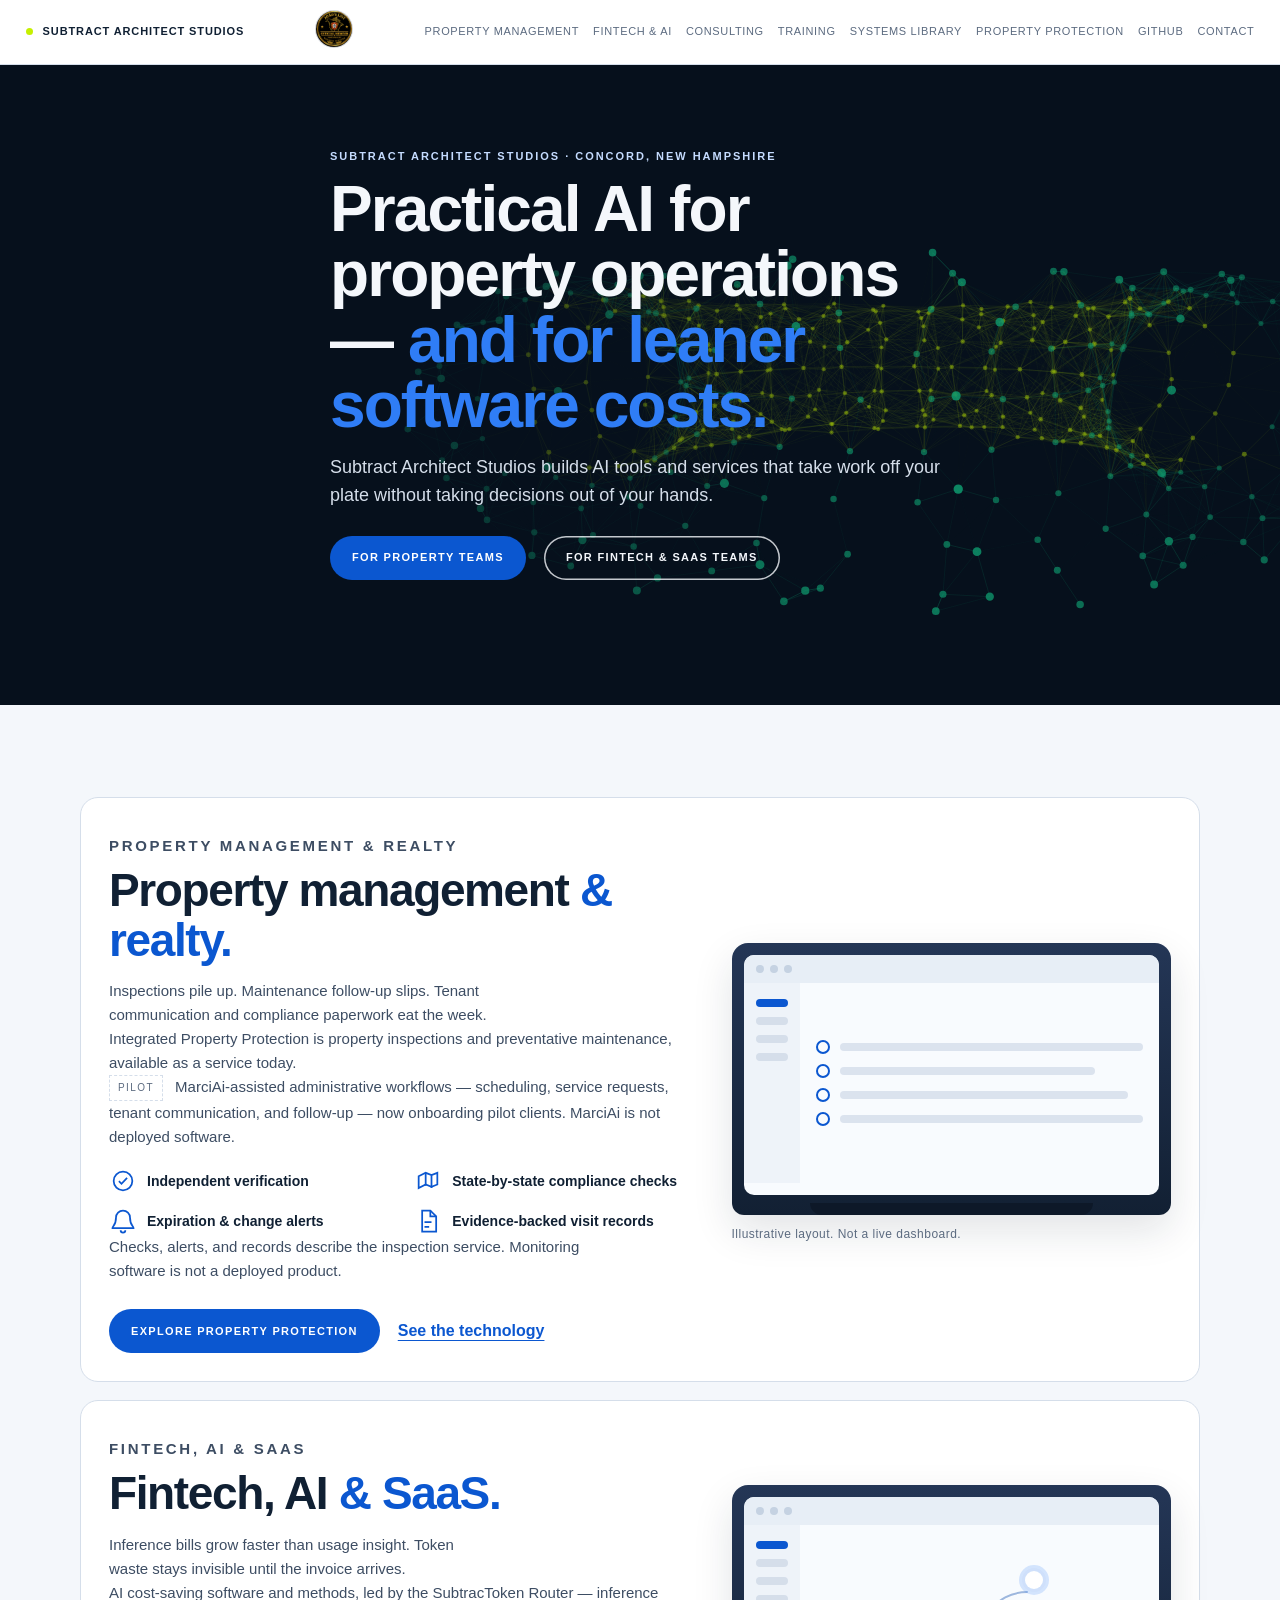
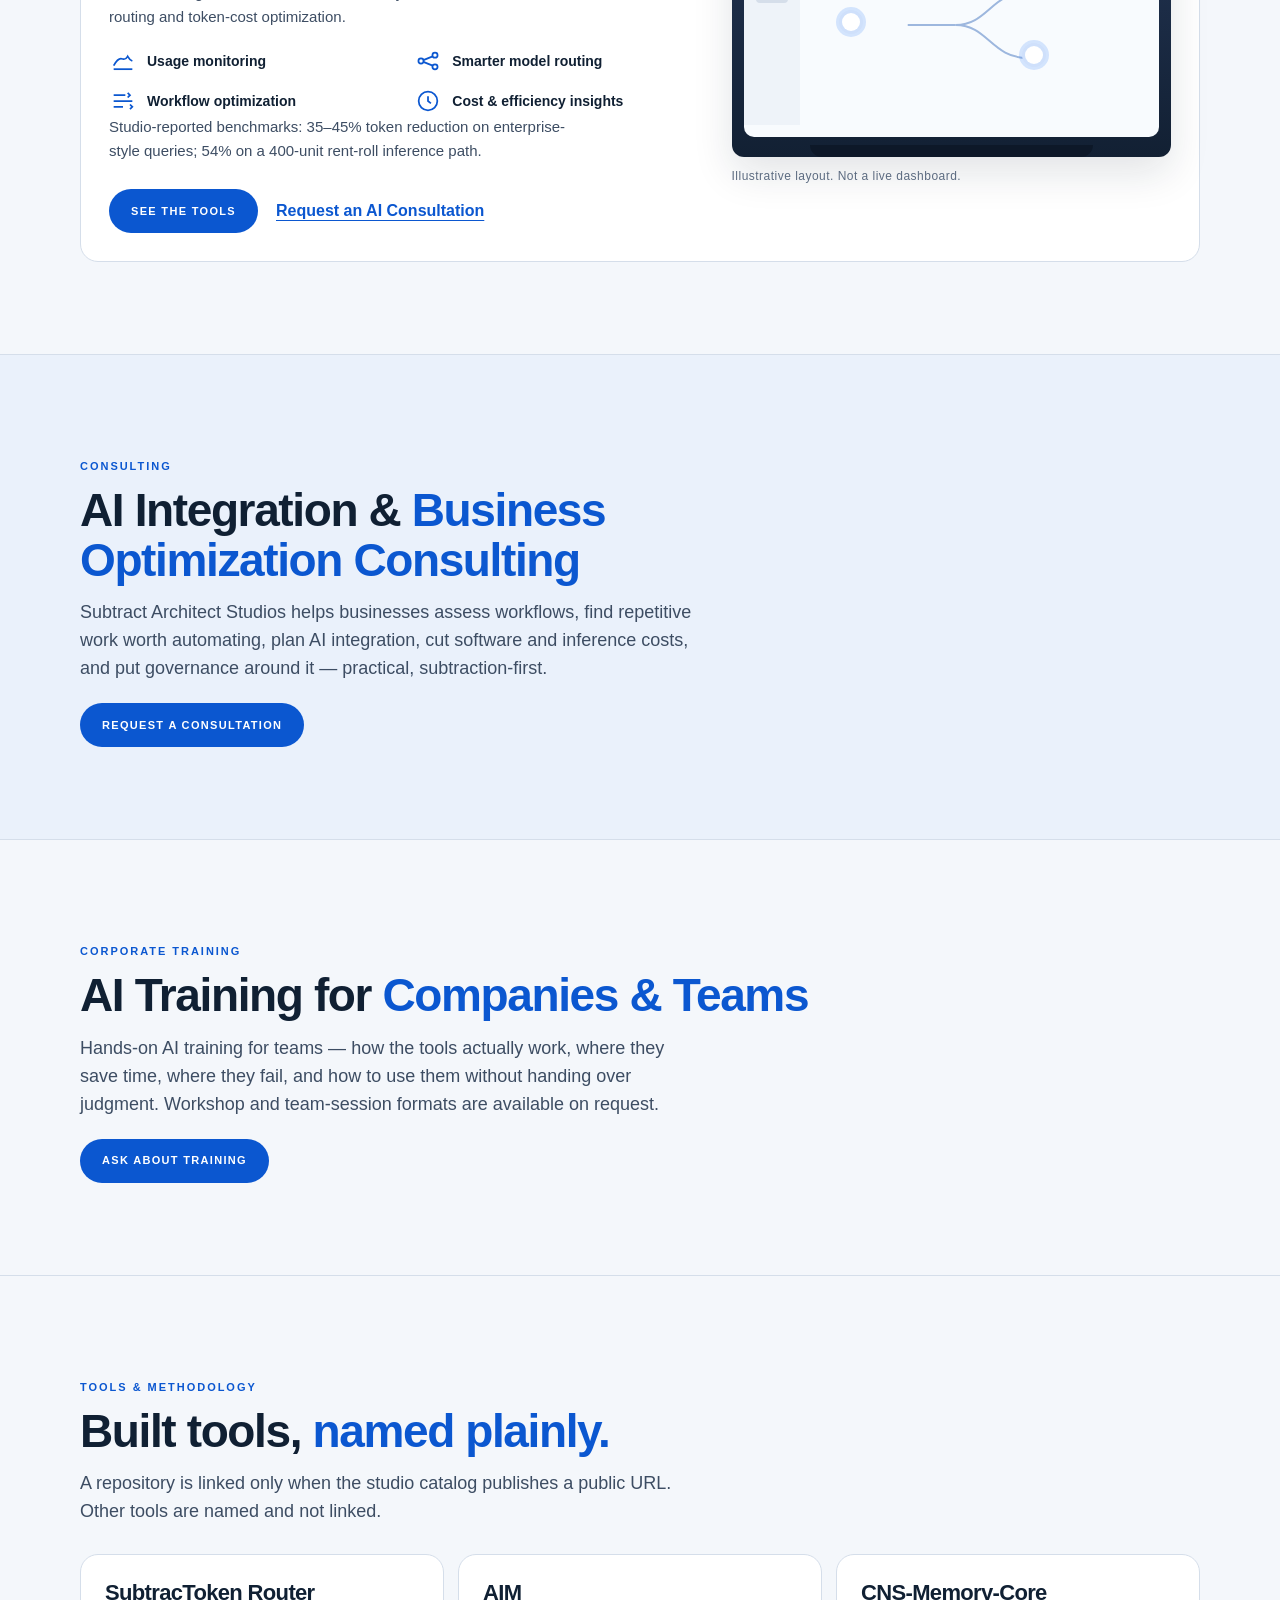
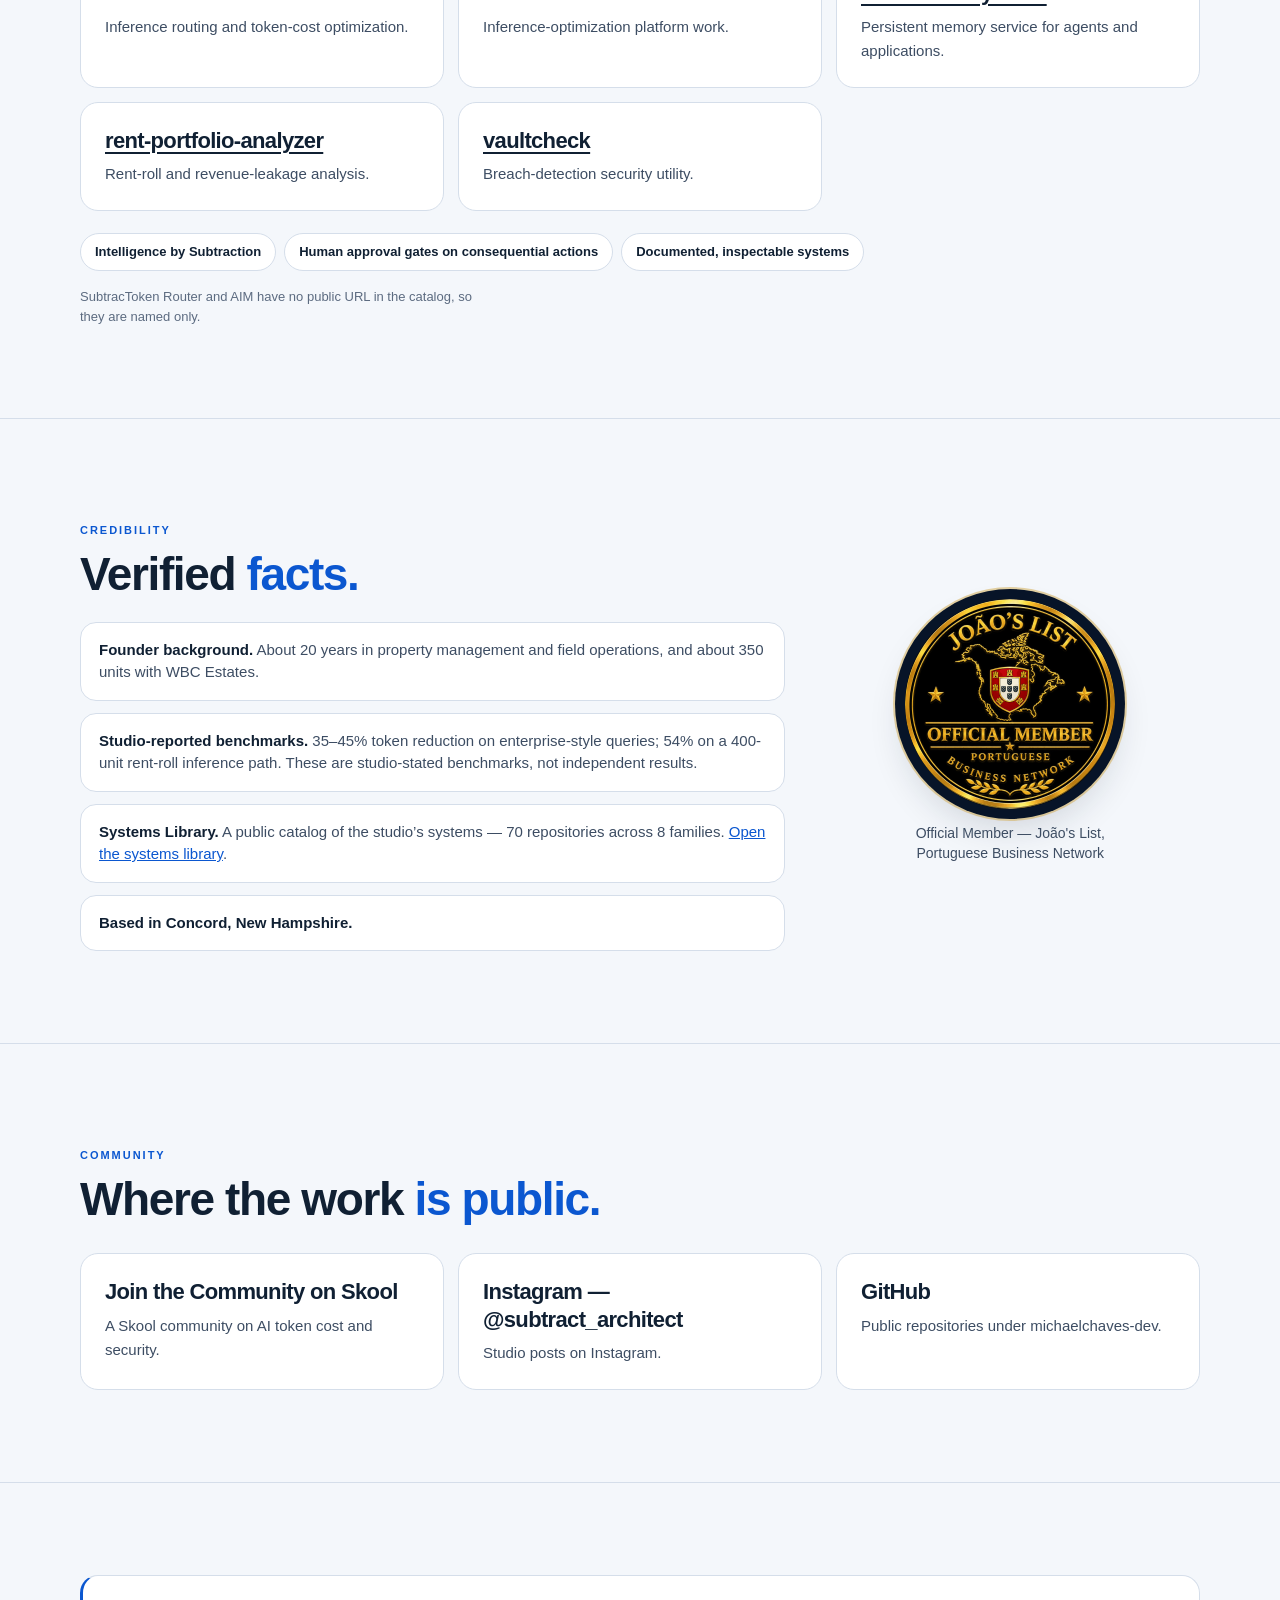
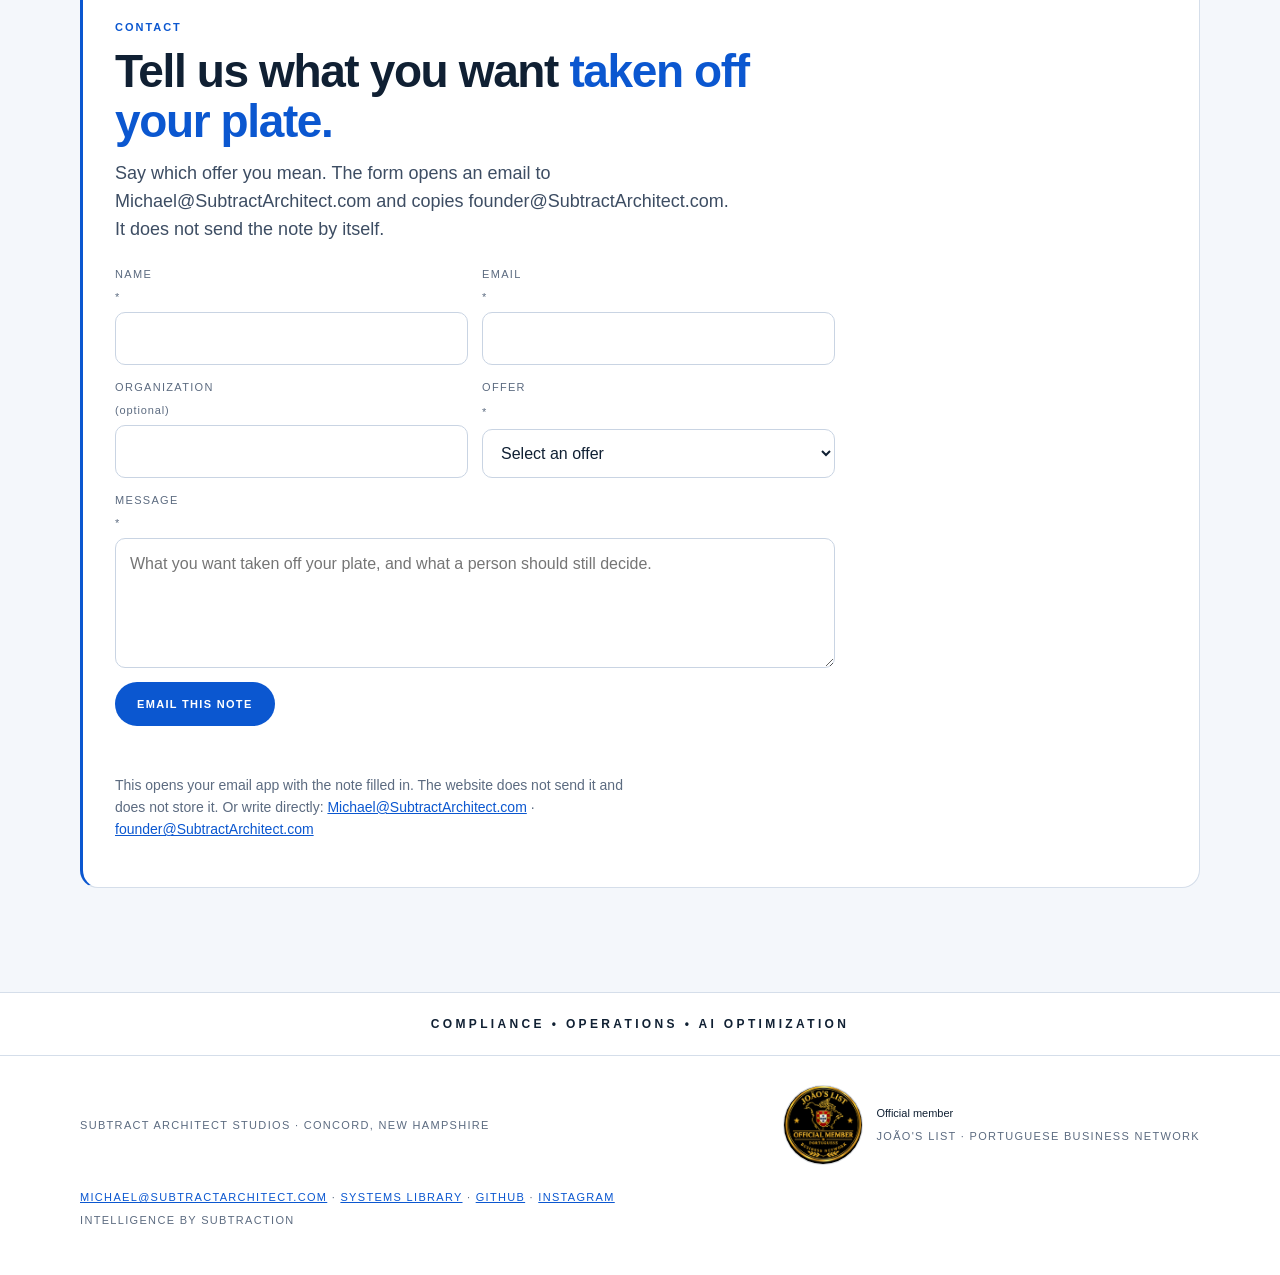
==== commit b93d0105: "MarciAi framing: In development -> Pilot (now onboarding pilot clients), per Michael's Oct 25 ruling" ====
--- a/index.html
+++ b/index.html
@@ -232,7 +232,7 @@
               <h2>Property management <span>&amp; realty.</span></h2>
               <p class="problem">Inspections pile up. Maintenance follow-up slips. Tenant communication and compliance paperwork eat the week.</p>
               <p class="offer-line">Integrated Property Protection is property inspections and preventative maintenance, available as a service today.</p>
-              <p class="offer-line offer-follow"><span class="status dev">In development</span> MarciAi-assisted administrative workflows — scheduling, service requests, tenant communication, and follow-up — are in development. MarciAi is not deployed software.</p>
+              <p class="offer-line offer-follow"><span class="status dev">Pilot</span> MarciAi-assisted administrative workflows — scheduling, service requests, tenant communication, and follow-up — now onboarding pilot clients. MarciAi is not deployed software.</p>
               <ul class="benefits">
                 <li><span class="icon" aria-hidden="true"><svg viewBox="0 0 24 24" fill="none" stroke="currentColor" stroke-width="1.5"><circle cx="12" cy="12" r="8"/><path d="M8.5 12.2l2.2 2.2 4.8-5"/></svg></span>Independent verification</li>
                 <li><span class="icon" aria-hidden="true"><svg viewBox="0 0 24 24" fill="none" stroke="currentColor" stroke-width="1.5"><path d="M4 18V8l6-3 5 2 5-2v10l-5 2-5-2-6 3z"/><path d="M10 5.2V16M15 7.1V18"/></svg></span>State-by-state compliance checks</li>
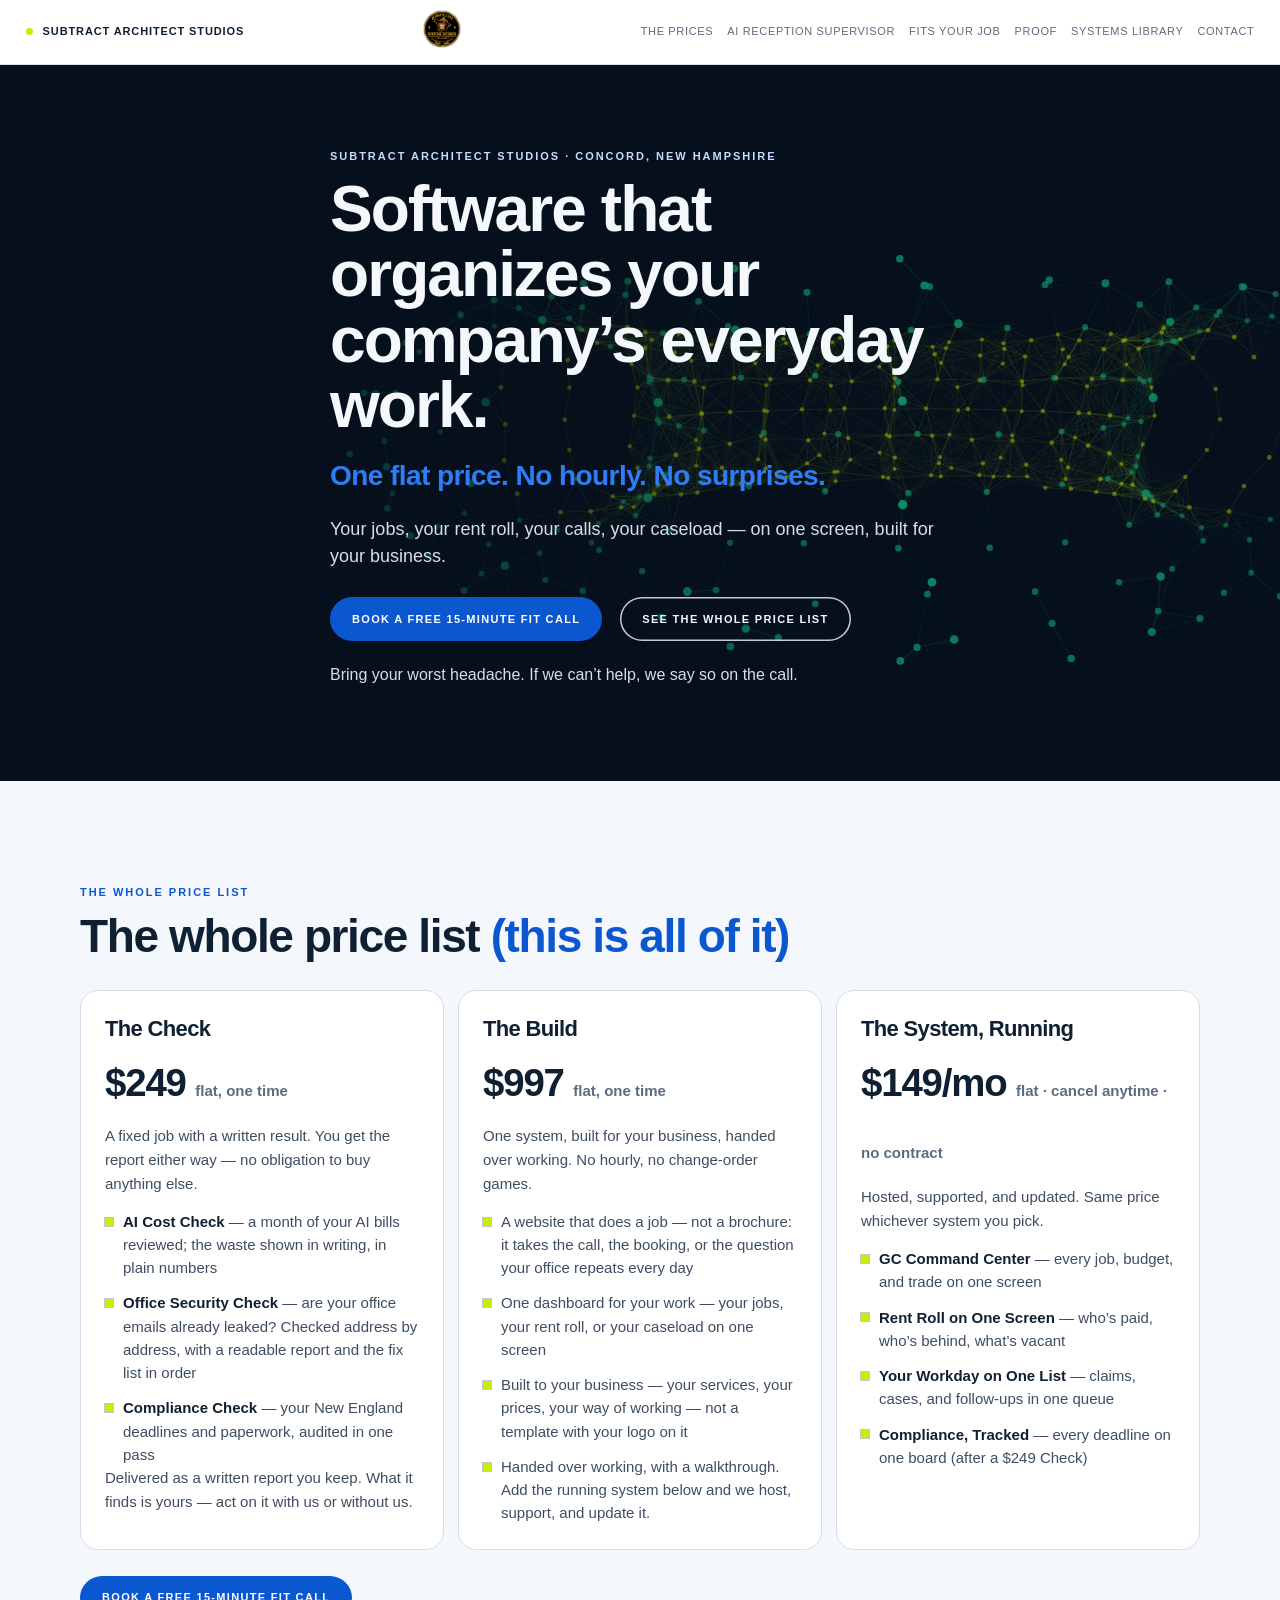
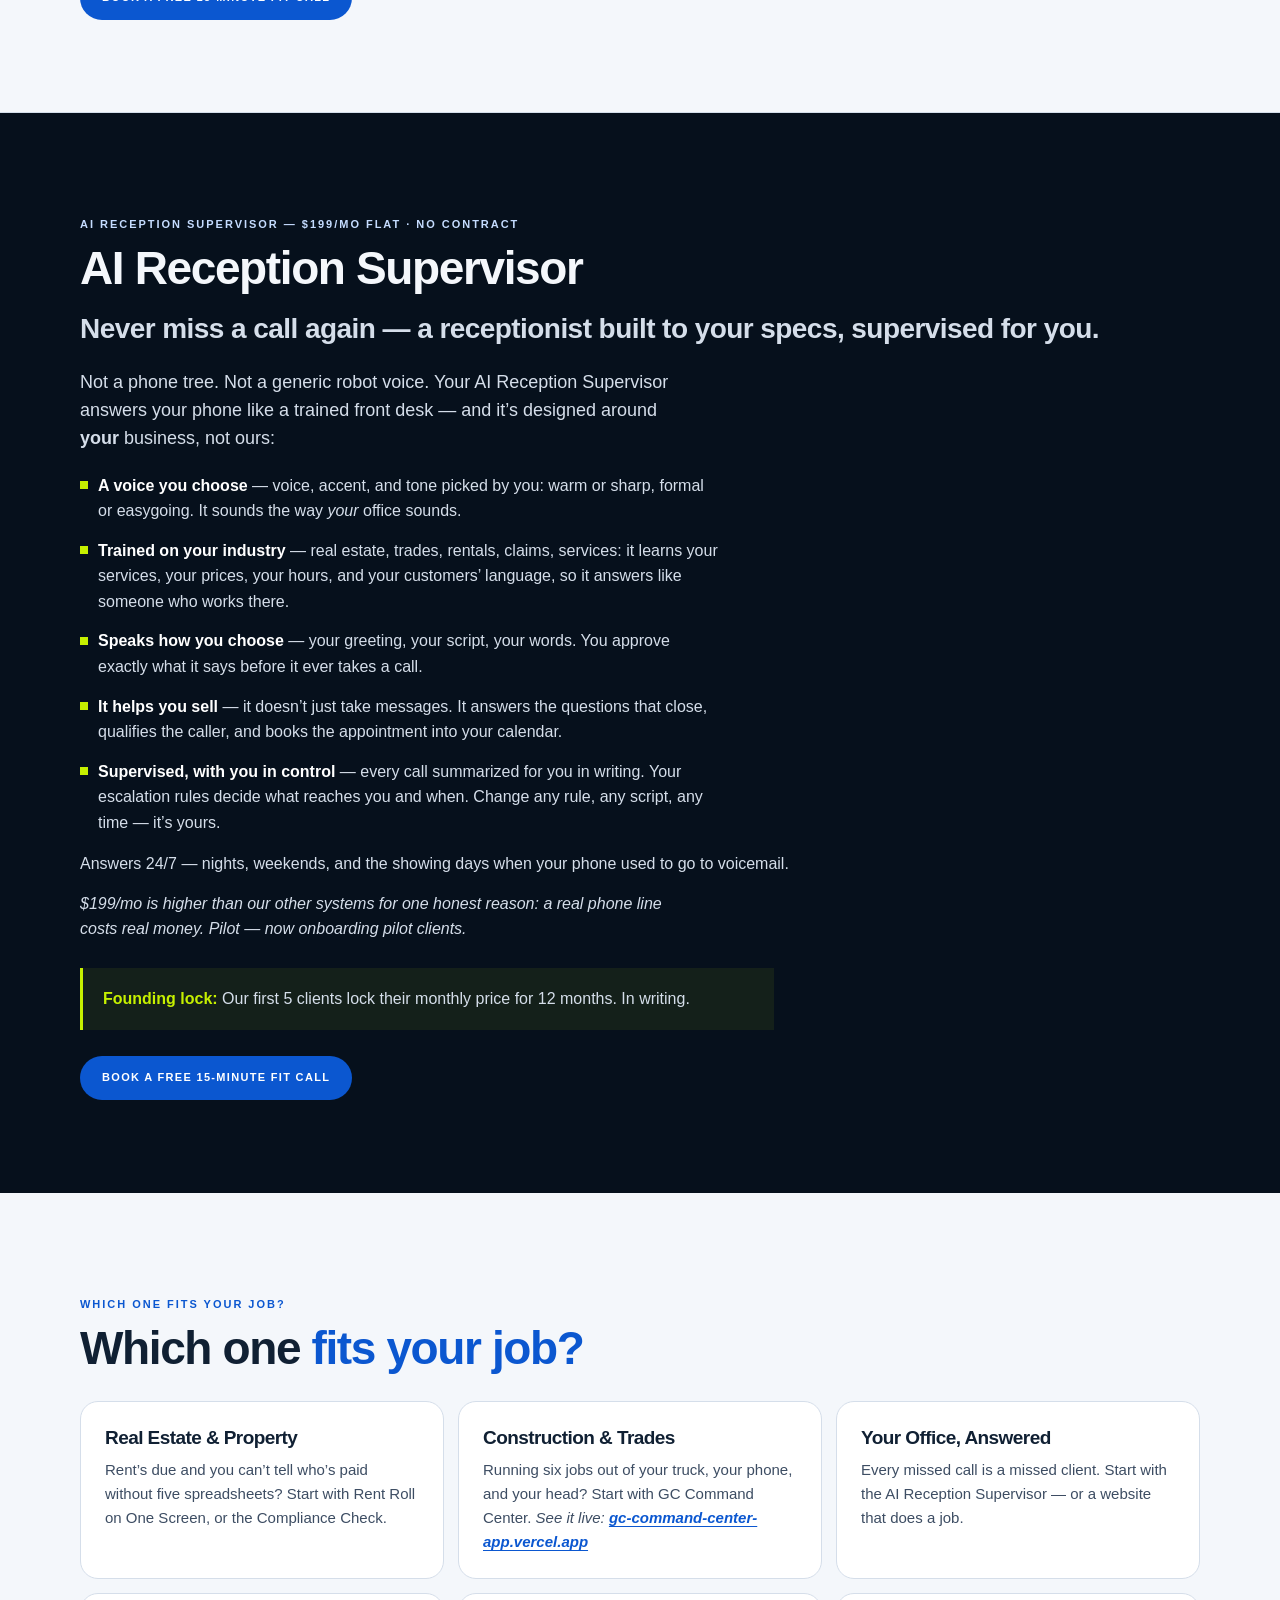
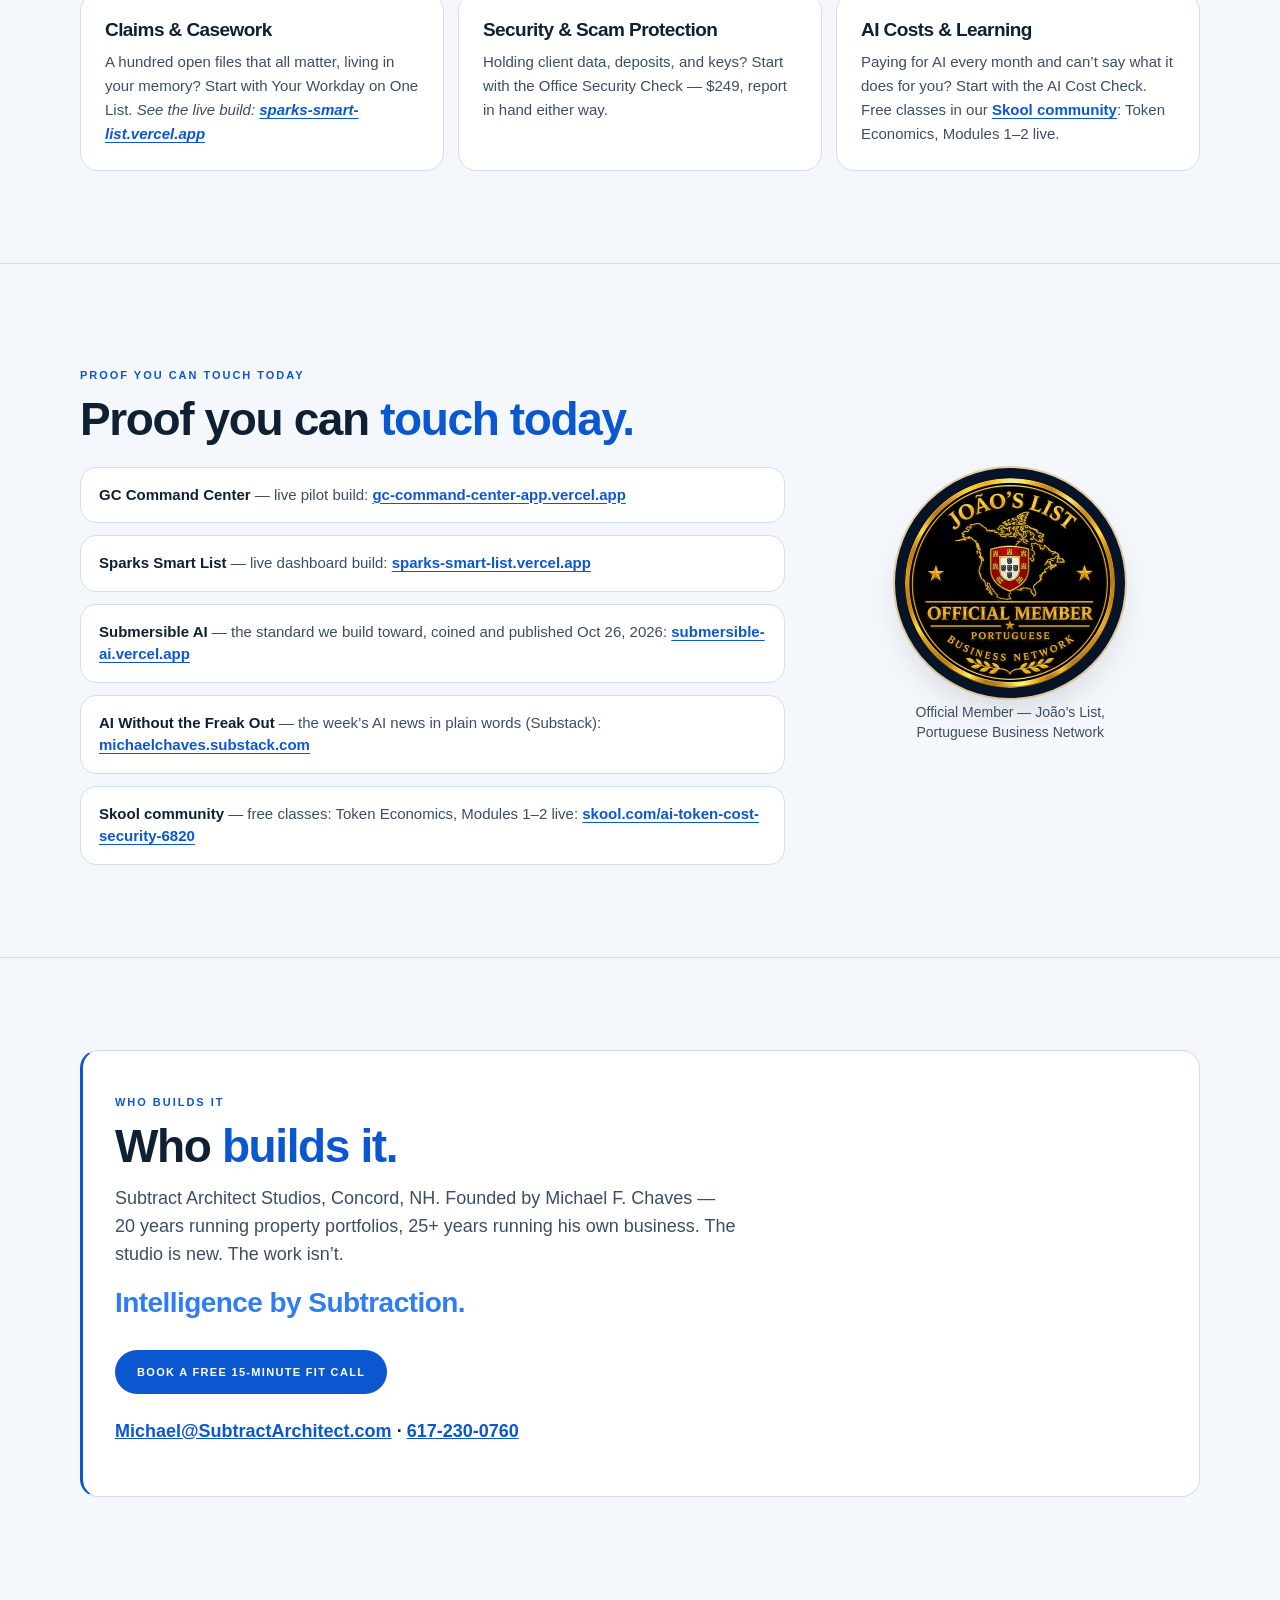
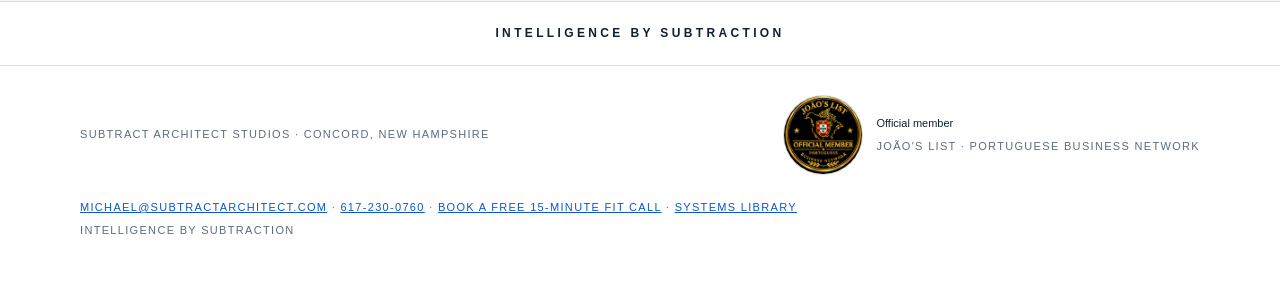
==== commit c432c6a7: "feat: rebuild homepage as flat-price store with approved copy Implements the approved homepage store" ====
--- a/index.html
+++ b/index.html
@@ -3,23 +3,23 @@
 <head>
   <meta charset="utf-8">
   <meta name="viewport" content="width=device-width, initial-scale=1">
-  <title>Subtract Architect Studios — AI for Property Operations &amp; Leaner Software Costs</title>
-  <meta name="description" content="Subtract Architect Studios builds practical AI tools and services: property inspections and preventative maintenance, AI cost optimization, consulting, and team training. Concord, New Hampshire.">
+  <title>Subtract Architect Studios — Software That Organizes Your Company’s Everyday Work</title>
+  <meta name="description" content="Software that organizes your company’s everyday work — one flat price, no hourly, no surprises. The Check $249 flat, The Build $997 flat, The System $149/mo flat. Concord, New Hampshire.">
   <meta name="theme-color" content="#06101c">
   <link rel="canonical" href="https://www.subtractarchitect.com/">
-  <meta property="og:title" content="Subtract Architect Studios — AI for Property Operations &amp; Leaner Software Costs">
-  <meta property="og:description" content="Subtract Architect Studios builds practical AI tools and services: property inspections and preventative maintenance, AI cost optimization, consulting, and team training. Concord, New Hampshire.">
+  <meta property="og:title" content="Subtract Architect Studios — Software That Organizes Your Company’s Everyday Work">
+  <meta property="og:description" content="Software that organizes your company’s everyday work — one flat price, no hourly, no surprises. The Check $249 flat, The Build $997 flat, The System $149/mo flat. Concord, New Hampshire.">
   <meta property="og:type" content="website">
   <meta property="og:url" content="https://www.subtractarchitect.com/">
   <meta name="twitter:card" content="summary">
-  <meta name="twitter:title" content="Subtract Architect Studios — AI for Property Operations &amp; Leaner Software Costs">
-  <meta name="twitter:description" content="Subtract Architect Studios builds practical AI tools and services: property inspections and preventative maintenance, AI cost optimization, consulting, and team training. Concord, New Hampshire.">
+  <meta name="twitter:title" content="Subtract Architect Studios — Software That Organizes Your Company’s Everyday Work">
+  <meta name="twitter:description" content="Software that organizes your company’s everyday work — one flat price, no hourly, no surprises. The Check $249 flat, The Build $997 flat, The System $149/mo flat. Concord, New Hampshire.">
   <script type="application/ld+json">
   {
     "@context": "https://schema.org",
     "@type": "WebPage",
-    "name": "Subtract Architect Studios — AI for Property Operations & Leaner Software Costs",
-    "description": "Subtract Architect Studios builds practical AI tools and services: property inspections and preventative maintenance, AI cost optimization, consulting, and team training. Concord, New Hampshire.",
+    "name": "Subtract Architect Studios — Software That Organizes Your Company’s Everyday Work",
+    "description": "Software that organizes your company’s everyday work — one flat price, no hourly, no surprises. The Check $249 flat, The Build $997 flat, The System $149/mo flat. Concord, New Hampshire.",
     "url": "https://www.subtractarchitect.com/",
     "isPartOf": {
       "@type": "WebSite",
@@ -185,6 +185,38 @@
       .rule.band{letter-spacing:.12em;font-size:11px;line-height:1.7}
       .screen{min-height:200px}
     }
+  
+    .price-grid{display:grid;grid-template-columns:repeat(3,minmax(0,1fr));gap:14px;margin-top:28px}
+    .price-card{display:flex;flex-direction:column}
+    .price-card .price{font-size:clamp(30px,3vw,40px);font-weight:800;letter-spacing:-.03em;color:var(--navy);margin:2px 0 10px}
+    .price-card .price small{font-size:15px;font-weight:700;color:var(--muted);letter-spacing:0}
+    .price-card ul{list-style:none;margin:14px 0 0;padding:0;display:grid;gap:12px}
+    .price-card ul li{color:var(--body);font-size:15px;line-height:1.55;padding-left:18px;position:relative}
+    .price-card ul li::before{content:"";position:absolute;left:0;top:.52em;width:8px;height:8px;background:var(--lime);box-shadow:0 0 0 1px rgba(16,32,51,.25)}
+    .price-card ul li strong{color:var(--navy)}
+    .price-note{margin:16px 0 0;color:var(--body);font-size:15px;line-height:1.6}
+    .dark{background:var(--hero);color:#f4f7fb;border-bottom:1px solid #06101c}
+    .dark h2,.dark h3{color:#f4f7fb}
+    .dark .idx{color:#c5dcff}
+    .dark .lede,.dark p{color:#d5deea}
+    .dark ul{list-style:none;margin:20px 0 0;padding:0;display:grid;gap:14px;max-width:72ch}
+    .dark ul li{color:#d5deea;font-size:16px;line-height:1.6;padding-left:18px;position:relative}
+    .dark ul li::before{content:"";position:absolute;left:0;top:.52em;width:8px;height:8px;background:var(--lime)}
+    .dark ul li strong{color:#fff}
+    .honest{font-style:italic;color:#c5dcff;max-width:68ch}
+    .founding{margin-top:26px;border-left:3px solid var(--lime);background:rgba(198,240,0,.07);padding:18px 20px;color:#f4f7fb;max-width:78ch;font-size:16px;line-height:1.6}
+    .founding strong{color:var(--lime)}
+    .lane-grid{display:grid;grid-template-columns:repeat(3,minmax(0,1fr));gap:14px;margin-top:28px}
+    .lane p{margin:0;color:var(--body);font-size:15px;line-height:1.6}
+    .lane h3{font-size:19px}
+    .proof-list{list-style:none;margin:22px 0 0;padding:0;display:grid;gap:12px}
+    .proof-list li{background:#fff;border:1px solid var(--line);border-radius:16px;padding:16px 18px;color:var(--body);font-size:15px;line-height:1.5}
+    .proof-list strong{color:var(--navy)}
+    .proof-list a{color:var(--blue);font-weight:700;text-underline-offset:.22em}
+    .contact-line{font-size:18px;color:var(--navy);font-weight:700}
+    .contact-line a{color:var(--blue)}
+    @media (max-width:980px){.price-grid,.lane-grid{grid-template-columns:1fr 1fr}}
+    @media (max-width:640px){.price-grid,.lane-grid{grid-template-columns:1fr}}
   </style>
 </head>
 <body>
@@ -192,15 +224,13 @@
   <header class="bar">
     <div class="barin">
       <a class="mark" href="#top"><span class="dot" aria-hidden="true"></span> Subtract Architect Studios</a>
-      <a href="https://joaoslist.com" target="_blank" rel="noopener noreferrer" title="João's List official member"><img class="seal" src="media/joaos-list-official-member.jpg" alt="João's List official member, Portuguese Business Network" width="36" height="36"></a>
+      <a href="https://joaoslist.com" target="_blank" rel="noopener noreferrer" title="João's List official member"><img class="seal" src="media/joaos-list-official-member-seal.png" alt="João's List official member, Portuguese Business Network" width="36" height="36"></a>
       <nav class="nav" aria-label="Primary">
-        <a href="#track-property">Property Management</a>
-        <a href="#track-fintech">Fintech &amp; AI</a>
-        <a href="#consulting">Consulting</a>
-        <a href="#training">Training</a>
+        <a href="#prices">The Prices</a>
+        <a href="#reception">AI Reception Supervisor</a>
+        <a href="#fits">Fits Your Job</a>
+        <a href="#proof">Proof</a>
         <a href="library/">Systems Library</a>
-        <a href="property-protection/">Property Protection</a>
-        <a href="https://github.com/michaelchaves-dev" target="_blank" rel="noopener noreferrer">GitHub <span class="sr-only">(opens in a new tab)</span></a>
         <a href="#contact">Contact</a>
       </nav>
     </div>
@@ -214,236 +244,156 @@
         <!-- LOGO ASSET PENDING: owner supplying green logo file -->
         <img class="brand-lockup" src="media/sa-logo-green.png" alt="Subtract Architect Studios" width="72" height="72" hidden onload="this.hidden=false" onerror="this.remove()">
         <p class="kicker">Subtract Architect Studios · Concord, New Hampshire</p>
-        <h1>Practical AI for property operations — <span>and for leaner software costs.</span></h1>
-        <p class="lede">Subtract Architect Studios builds AI tools and services that take work off your plate without taking decisions out of your hands.</p>
+        <h1>Software that organizes your company’s everyday work.</h1>
+        <p class="tagline">One flat price. No hourly. No surprises.</p>
+        <p class="lede">Your jobs, your rent roll, your calls, your caseload — on one screen, built for your business.</p>
         <div class="hero-actions">
-          <a class="btn pill" href="#track-property">For Property Teams</a>
-          <a class="btn ghost pill" href="#track-fintech">For Fintech &amp; SaaS Teams</a>
-        </div>
+          <a class="btn pill" href="https://calendly.com/michaelfchaves/subtractarchitect" target="_blank" rel="noopener noreferrer">Book a free 15-minute fit call <span class="sr-only">(opens in a new tab)</span></a>
+          <a class="btn ghost pill" href="#prices">See the whole price list</a>
+        </div>
+        <p class="lede" style="margin-top:22px;font-size:16px">Bring your worst headache. If we can’t help, we say so on the call.</p>
       </div>
     </section>
 
-    <section class="section" id="tracks">
+    <section class="section" id="prices">
       <div class="wrap">
-        <article class="card track" id="track-property">
-          <div class="split track-split">
-            <div>
-              <p class="idx">Property Management &amp; Realty</p>
-              <h2>Property management <span>&amp; realty.</span></h2>
-              <p class="problem">Inspections pile up. Maintenance follow-up slips. Tenant communication and compliance paperwork eat the week.</p>
-              <p class="offer-line">Integrated Property Protection is property inspections and preventative maintenance, available as a service today.</p>
-              <p class="offer-line offer-follow"><span class="status dev">Pilot</span> MarciAi-assisted administrative workflows — scheduling, service requests, tenant communication, and follow-up — now onboarding pilot clients. MarciAi is not deployed software.</p>
-              <ul class="benefits">
-                <li><span class="icon" aria-hidden="true"><svg viewBox="0 0 24 24" fill="none" stroke="currentColor" stroke-width="1.5"><circle cx="12" cy="12" r="8"/><path d="M8.5 12.2l2.2 2.2 4.8-5"/></svg></span>Independent verification</li>
-                <li><span class="icon" aria-hidden="true"><svg viewBox="0 0 24 24" fill="none" stroke="currentColor" stroke-width="1.5"><path d="M4 18V8l6-3 5 2 5-2v10l-5 2-5-2-6 3z"/><path d="M10 5.2V16M15 7.1V18"/></svg></span>State-by-state compliance checks</li>
-                <li><span class="icon" aria-hidden="true"><svg viewBox="0 0 24 24" fill="none" stroke="currentColor" stroke-width="1.5"><path d="M6 9a6 6 0 0 1 12 0c0 7 3 7 3 9H3c0-2 3-2 3-9z"/><path d="M10 20a2 2 0 0 0 4 0"/></svg></span>Expiration &amp; change alerts</li>
-                <li><span class="icon" aria-hidden="true"><svg viewBox="0 0 24 24" fill="none" stroke="currentColor" stroke-width="1.5"><path d="M7 3h7l5 5v13H7z"/><path d="M14 3v5h5M9 13h6M9 17h4"/></svg></span>Evidence-backed visit records</li>
-              </ul>
-              <p class="fine">Checks, alerts, and records describe the inspection service. Monitoring software is not a deployed product.</p>
-              <div class="track-actions">
-                <a class="btn pill" href="property-protection/">Explore Property Protection</a>
-                <a class="text-link" href="property-protection/#technology">See the technology</a>
-              </div>
-            </div>
-            <figure class="dash">
-              <div class="laptop" aria-hidden="true">
-                <div class="screen">
-                  <div class="screen-top"><i></i><i></i><i></i></div>
-                  <div class="screen-body">
-                    <div class="rail"><span></span><span></span><span></span><span></span></div>
-                    <div class="stage">
-                      <div class="checkrows"><em></em><em></em><em></em><em></em></div>
-                    </div>
-                  </div>
-                </div>
-                <div class="base"></div>
-              </div>
-              <figcaption class="dash-note">Illustrative layout. Not a live dashboard.</figcaption>
-            </figure>
-          </div>
-        </article>
-
-        <article class="card track" id="track-fintech">
-          <div class="split track-split">
-            <div>
-              <p class="idx">Fintech, AI &amp; SaaS</p>
-              <h2>Fintech, AI <span>&amp; SaaS.</span></h2>
-              <p class="problem">Inference bills grow faster than usage insight. Token waste stays invisible until the invoice arrives.</p>
-              <p class="offer-line">AI cost-saving software and methods, led by the SubtracToken Router — inference routing and token-cost optimization.</p>
-              <ul class="benefits">
-                <li><span class="icon" aria-hidden="true"><svg viewBox="0 0 24 24" fill="none" stroke="currentColor" stroke-width="1.5"><path d="M4 16c2.2-4 4-6 6.2-6S13.8 12 16 8c1.2 2.2 2.4 3.4 4 4"/><path d="M4 19h16"/></svg></span>Usage monitoring</li>
-                <li><span class="icon" aria-hidden="true"><svg viewBox="0 0 24 24" fill="none" stroke="currentColor" stroke-width="1.5"><circle cx="6" cy="12" r="2.2"/><circle cx="18" cy="7" r="2.2"/><circle cx="18" cy="17" r="2.2"/><path d="M8 11.2L16 8M8 12.8L16 16"/></svg></span>Smarter model routing</li>
-                <li><span class="icon" aria-hidden="true"><svg viewBox="0 0 24 24" fill="none" stroke="currentColor" stroke-width="1.5"><path d="M4 7h10M4 12h16M4 17h8"/><path d="M16 5l2 2-2 2M18 15l2 2-2 2"/></svg></span>Workflow optimization</li>
-                <li><span class="icon" aria-hidden="true"><svg viewBox="0 0 24 24" fill="none" stroke="currentColor" stroke-width="1.5"><circle cx="12" cy="12" r="8"/><path d="M12 8v4l2.5 2"/></svg></span>Cost &amp; efficiency insights</li>
-              </ul>
-              <p class="bench">Studio-reported benchmarks: 35–45% token reduction on enterprise-style queries; 54% on a 400-unit rent-roll inference path.</p>
-              <div class="track-actions">
-                <a class="btn pill" href="#tools">See the tools</a>
-                <a class="text-link" href="#contact" data-offer="AI &amp; SaaS tools">Request an AI Consultation</a>
-              </div>
-            </div>
-            <figure class="dash">
-              <div class="laptop" aria-hidden="true">
-                <div class="screen">
-                  <div class="screen-top"><i></i><i></i><i></i></div>
-                  <div class="screen-body">
-                    <div class="rail"><span></span><span></span><span></span><span></span></div>
-                    <div class="stage">
-                      <div class="nodes">
-                        <svg viewBox="0 0 240 150" fill="none" stroke="#9db7de" stroke-width="2"><path d="M48 75H96"/><path d="M96 75C128 75 132 42 168 42"/><path d="M96 75C128 75 132 108 168 108"/></svg>
-                        <b></b><b></b><b></b>
-                      </div>
-                    </div>
-                  </div>
-                </div>
-                <div class="base"></div>
-              </div>
-              <figcaption class="dash-note">Illustrative layout. Not a live dashboard.</figcaption>
-            </figure>
-          </div>
-        </article>
+        <p class="idx">The whole price list</p>
+        <h2>The whole price list <span>(this is all of it)</span></h2>
+        <div class="price-grid">
+          <article class="card price-card">
+            <h3>The Check</h3>
+            <p class="price">$249 <small>flat, one time</small></p>
+            <p>A fixed job with a written result. You get the report either way — no obligation to buy anything else.</p>
+            <ul>
+              <li><strong>AI Cost Check</strong> — a month of your AI bills reviewed; the waste shown in writing, in plain numbers</li>
+              <li><strong>Office Security Check</strong> — are your office emails already leaked? Checked address by address, with a readable report and the fix list in order</li>
+              <li><strong>Compliance Check</strong> — your New England deadlines and paperwork, audited in one pass</li>
+            </ul>
+            <p class="price-note">Delivered as a written report you keep. What it finds is yours — act on it with us or without us.</p>
+          </article>
+          <article class="card price-card">
+            <h3>The Build</h3>
+            <p class="price">$997 <small>flat, one time</small></p>
+            <p>One system, built for your business, handed over working. No hourly, no change-order games.</p>
+            <ul>
+              <li>A website that does a job — not a brochure: it takes the call, the booking, or the question your office repeats every day</li>
+              <li>One dashboard for your work — your jobs, your rent roll, or your caseload on one screen</li>
+              <li>Built to your business — your services, your prices, your way of working — not a template with your logo on it</li>
+              <li>Handed over working, with a walkthrough. Add the running system below and we host, support, and update it.</li>
+            </ul>
+          </article>
+          <article class="card price-card">
+            <h3>The System, Running</h3>
+            <p class="price">$149/mo <small>flat · cancel anytime · no contract</small></p>
+            <p>Hosted, supported, and updated. Same price whichever system you pick.</p>
+            <ul>
+              <li><strong>GC Command Center</strong> — every job, budget, and trade on one screen</li>
+              <li><strong>Rent Roll on One Screen</strong> — who’s paid, who’s behind, what’s vacant</li>
+              <li><strong>Your Workday on One List</strong> — claims, cases, and follow-ups in one queue</li>
+              <li><strong>Compliance, Tracked</strong> — every deadline on one board (after a $249 Check)</li>
+            </ul>
+          </article>
+        </div>
+        <div class="hero-actions">
+          <a class="btn pill" href="https://calendly.com/michaelfchaves/subtractarchitect" target="_blank" rel="noopener noreferrer">Book a free 15-minute fit call <span class="sr-only">(opens in a new tab)</span></a>
+        </div>
       </div>
     </section>
 
-    <section class="section offer-band" id="consulting">
+    <section class="section dark" id="reception">
       <div class="wrap">
-        <p class="idx">Consulting</p>
-        <h2>AI Integration &amp; <span>Business Optimization Consulting</span></h2>
-        <p class="lede">Subtract Architect Studios helps businesses assess workflows, find repetitive work worth automating, plan AI integration, cut software and inference costs, and put governance around it — practical, subtraction-first.</p>
-        <a class="btn pill" href="#contact" data-offer="Consulting">Request a Consultation</a>
+        <p class="idx">AI Reception Supervisor — $199/mo flat · no contract</p>
+        <h2>AI Reception Supervisor</h2>
+        <p class="tagline">Never miss a call again — a receptionist built to your specs, supervised for you.</p>
+        <p class="lede">Not a phone tree. Not a generic robot voice. Your AI Reception Supervisor answers your phone like a trained front desk — and it’s designed around <strong>your</strong> business, not ours:</p>
+        <ul>
+          <li><strong>A voice you choose</strong> — voice, accent, and tone picked by you: warm or sharp, formal or easygoing. It sounds the way <em>your</em> office sounds.</li>
+          <li><strong>Trained on your industry</strong> — real estate, trades, rentals, claims, services: it learns your services, your prices, your hours, and your customers’ language, so it answers like someone who works there.</li>
+          <li><strong>Speaks how you choose</strong> — your greeting, your script, your words. You approve exactly what it says before it ever takes a call.</li>
+          <li><strong>It helps you sell</strong> — it doesn’t just take messages. It answers the questions that close, qualifies the caller, and books the appointment into your calendar.</li>
+          <li><strong>Supervised, with you in control</strong> — every call summarized for you in writing. Your escalation rules decide what reaches you and when. Change any rule, any script, any time — it’s yours.</li>
+        </ul>
+        <p>Answers 24/7 — nights, weekends, and the showing days when your phone used to go to voicemail.</p>
+        <p class="honest">$199/mo is higher than our other systems for one honest reason: a real phone line costs real money. Pilot — now onboarding pilot clients.</p>
+        <p class="founding"><strong>Founding lock:</strong> Our first 5 clients lock their monthly price for 12 months. In writing.</p>
+        <div class="hero-actions">
+          <a class="btn pill" href="https://calendly.com/michaelfchaves/subtractarchitect" target="_blank" rel="noopener noreferrer">Book a free 15-minute fit call <span class="sr-only">(opens in a new tab)</span></a>
+        </div>
       </div>
     </section>
 
-    <section class="section offer-band" id="training">
+    <section class="section" id="fits">
       <div class="wrap">
-        <p class="idx">Corporate training</p>
-        <h2>AI Training for <span>Companies &amp; Teams</span></h2>
-        <p class="lede">Hands-on AI training for teams — how the tools actually work, where they save time, where they fail, and how to use them without handing over judgment. Workshop and team-session formats are available on request.</p>
-        <a class="btn pill" href="#contact" data-offer="Training">Ask About Training</a>
-      </div>
-    </section>
-
-    <section class="section" id="tools">
-      <div class="wrap">
-        <p class="idx">Tools &amp; methodology</p>
-        <h2>Built tools, <span>named plainly.</span></h2>
-        <p class="lede">A repository is linked only when the studio catalog publishes a public URL. Other tools are named and not linked.</p>
-        <div class="cards tools">
-          <article class="card">
-            <h3>SubtracToken Router</h3>
-            <p>Inference routing and token-cost optimization.</p>
-          </article>
-          <article class="card">
-            <h3>AIM</h3>
-            <p>Inference-optimization platform work.</p>
-          </article>
-          <article class="card">
-            <h3><a href="https://github.com/michaelchaves-dev/CNS-Memory-Core" target="_blank" rel="noopener noreferrer">CNS-Memory-Core <span class="sr-only">(opens in a new tab)</span></a></h3>
-            <p>Persistent memory service for agents and applications.</p>
-          </article>
-          <article class="card">
-            <h3><a href="https://github.com/michaelchaves-dev/rent-portfolio-analyzer" target="_blank" rel="noopener noreferrer">rent-portfolio-analyzer <span class="sr-only">(opens in a new tab)</span></a></h3>
-            <p>Rent-roll and revenue-leakage analysis.</p>
-          </article>
-          <article class="card">
-            <h3><a href="https://github.com/michaelchaves-dev/vaultcheck" target="_blank" rel="noopener noreferrer">vaultcheck <span class="sr-only">(opens in a new tab)</span></a></h3>
-            <p>Breach-detection security utility.</p>
-          </article>
-        </div>
-        <ul class="chips">
-          <li>Intelligence by Subtraction</li>
-          <li>Human approval gates on consequential actions</li>
-          <li>Documented, inspectable systems</li>
-        </ul>
-        <p class="fine tool-note">SubtracToken Router and AIM have no public URL in the catalog, so they are named only.</p>
+        <p class="idx">Which one fits your job?</p>
+        <h2>Which one <span>fits your job?</span></h2>
+        <div class="lane-grid">
+          <article class="card lane">
+            <h3>Real Estate &amp; Property</h3>
+            <p>Rent’s due and you can’t tell who’s paid without five spreadsheets? Start with Rent Roll on One Screen, or the Compliance Check.</p>
+          </article>
+          <article class="card lane">
+            <h3>Construction &amp; Trades</h3>
+            <p>Running six jobs out of your truck, your phone, and your head? Start with GC Command Center. <em>See it live: <a class="text-link" href="https://gc-command-center-app.vercel.app" target="_blank" rel="noopener noreferrer">gc-command-center-app.vercel.app</a></em></p>
+          </article>
+          <article class="card lane">
+            <h3>Your Office, Answered</h3>
+            <p>Every missed call is a missed client. Start with the AI Reception Supervisor — or a website that does a job.</p>
+          </article>
+          <article class="card lane">
+            <h3>Claims &amp; Casework</h3>
+            <p>A hundred open files that all matter, living in your memory? Start with Your Workday on One List. <em>See the live build: <a class="text-link" href="https://sparks-smart-list.vercel.app" target="_blank" rel="noopener noreferrer">sparks-smart-list.vercel.app</a></em></p>
+          </article>
+          <article class="card lane">
+            <h3>Security &amp; Scam Protection</h3>
+            <p>Holding client data, deposits, and keys? Start with the Office Security Check — $249, report in hand either way.</p>
+          </article>
+          <article class="card lane">
+            <h3>AI Costs &amp; Learning</h3>
+            <p>Paying for AI every month and can’t say what it does for you? Start with the AI Cost Check. Free classes in our <a class="text-link" href="https://www.skool.com/ai-token-cost-security-6820/about" target="_blank" rel="noopener noreferrer">Skool community</a>: Token Economics, Modules 1–2 live.</p>
+          </article>
+        </div>
       </div>
     </section>
 
     <section class="section" id="proof">
       <div class="wrap proof-grid">
         <div>
-          <p class="idx">Credibility</p>
-          <h2>Verified <span>facts.</span></h2>
-          <ul class="facts">
-            <li><strong>Founder background.</strong> About 20 years in property management and field operations, and about 350 units with WBC Estates.</li>
-            <li><strong>Studio-reported benchmarks.</strong> 35–45% token reduction on enterprise-style queries; 54% on a 400-unit rent-roll inference path. These are studio-stated benchmarks, not independent results.</li>
-            <li><strong>Systems Library.</strong> A public catalog of the studio’s systems — 70 repositories across 8 families. <a href="library/">Open the systems library</a>.</li>
-            <li><strong>Based in Concord, New Hampshire.</strong></li>
+          <p class="idx">Proof you can touch today</p>
+          <h2>Proof you can <span>touch today.</span></h2>
+          <ul class="proof-list">
+            <li><strong>GC Command Center</strong> — live pilot build: <a href="https://gc-command-center-app.vercel.app" target="_blank" rel="noopener noreferrer">gc-command-center-app.vercel.app</a></li>
+            <li><strong>Sparks Smart List</strong> — live dashboard build: <a href="https://sparks-smart-list.vercel.app" target="_blank" rel="noopener noreferrer">sparks-smart-list.vercel.app</a></li>
+            <li><strong>Submersible AI</strong> — the standard we build toward, coined and published Oct 26, 2026: <a href="https://submersible-ai.vercel.app" target="_blank" rel="noopener noreferrer">submersible-ai.vercel.app</a></li>
+            <li><strong>AI Without the Freak Out</strong> — the week’s AI news in plain words (Substack): <a href="https://michaelchaves.substack.com" target="_blank" rel="noopener noreferrer">michaelchaves.substack.com</a></li>
+            <li><strong>Skool community</strong> — free classes: Token Economics, Modules 1–2 live: <a href="https://www.skool.com/ai-token-cost-security-6820/about" target="_blank" rel="noopener noreferrer">skool.com/ai-token-cost-security-6820</a></li>
           </ul>
         </div>
         <a class="seal-link" href="https://joaoslist.com" target="_blank" rel="noopener noreferrer">
           <figure class="seal-medallion">
-            <span class="seal-disc"><img src="media/joaos-list-official-member-seal.png" alt="João's List official member seal, Portuguese Business Network" width="840" height="840"></span>
-            <figcaption>Official Member — João's List, Portuguese Business Network</figcaption>
+            <span class="seal-disc"><img src="media/joaos-list-official-member-seal.png" alt="João’s List official member seal, Portuguese Business Network" width="840" height="840"></span>
+            <figcaption>Official Member — João’s List, Portuguese Business Network</figcaption>
           </figure>
           <span class="sr-only">(opens in a new tab)</span>
         </a>
       </div>
     </section>
 
-    <section class="section community" id="community">
-      <div class="wrap">
-        <p class="idx">Community</p>
-        <h2>Where the work <span>is public.</span></h2>
-        <div class="cards">
-          <a class="card" href="https://www.skool.com/ai-token-cost-security-6820/about" target="_blank" rel="noopener noreferrer">
-            <h3>Join the Community on Skool</h3>
-            <p>A Skool community on AI token cost and security. <span class="sr-only">(opens in a new tab)</span></p>
-          </a>
-          <a class="card" href="https://www.instagram.com/subtract_architect" target="_blank" rel="noopener noreferrer">
-            <h3>Instagram — @subtract_architect</h3>
-            <p>Studio posts on Instagram. <span class="sr-only">(opens in a new tab)</span></p>
-          </a>
-          <a class="card" href="https://github.com/michaelchaves-dev" target="_blank" rel="noopener noreferrer">
-            <h3>GitHub</h3>
-            <p>Public repositories under michaelchaves-dev. <span class="sr-only">(opens in a new tab)</span></p>
-          </a>
-        </div>
-      </div>
-    </section>
-
     <section class="lead" id="contact">
       <div class="wrap">
         <div class="lead-box">
-          <p class="idx">Contact</p>
-          <h2>Tell us what you want <span>taken off your plate.</span></h2>
-          <p class="lede">Say which offer you mean. The form opens an email to Michael@SubtractArchitect.com and copies founder@SubtractArchitect.com. It does not send the note by itself.</p>
-          <form class="inquiry-form" id="inquiry-form" action="mailto:Michael@SubtractArchitect.com" method="post" enctype="text/plain">
-            <div class="form-row">
-              <label>Name <span aria-hidden="true">*</span>
-                <input id="name" name="name" type="text" autocomplete="name" required>
-              </label>
-              <label>Email <span aria-hidden="true">*</span>
-                <input name="email" type="email" autocomplete="email" inputmode="email" required>
-              </label>
-            </div>
-            <div class="form-row">
-              <label>Organization <span class="optional">(optional)</span>
-                <input name="organization" type="text" autocomplete="organization">
-              </label>
-              <label>Offer <span aria-hidden="true">*</span>
-                <select id="offer" name="offer" required>
-                  <option value="" selected disabled>Select an offer</option>
-                  <option>Property services</option>
-                  <option>AI &amp; SaaS tools</option>
-                  <option>Consulting</option>
-                  <option>Training</option>
-                  <option>General</option>
-                </select>
-              </label>
-            </div>
-            <label>Message <span aria-hidden="true">*</span>
-              <textarea name="message" required maxlength="4000" placeholder="What you want taken off your plate, and what a person should still decide."></textarea>
-            </label>
-            <button class="btn pill" type="submit">Email this note</button>
-            <p class="form-status" id="formStatus" role="status"></p>
-          </form>
-          <p class="form-note">This opens your email app with the note filled in. The website does not send it and does not store it. Or write directly: <a href="mailto:Michael@SubtractArchitect.com?subject=Subtract%20Architect%20Studios">Michael@SubtractArchitect.com</a> · <a href="mailto:founder@SubtractArchitect.com?subject=Subtract%20Architect%20Studios">founder@SubtractArchitect.com</a></p>
+          <p class="idx">Who builds it</p>
+          <h2>Who <span>builds it.</span></h2>
+          <p class="lede">Subtract Architect Studios, Concord, NH. Founded by Michael F. Chaves — 20 years running property portfolios, 25+ years running his own business. The studio is new. The work isn’t.</p>
+          <p class="tagline">Intelligence by Subtraction.</p>
+          <div class="hero-actions">
+            <a class="btn pill" href="https://calendly.com/michaelfchaves/subtractarchitect" target="_blank" rel="noopener noreferrer">Book a free 15-minute fit call <span class="sr-only">(opens in a new tab)</span></a>
+          </div>
+          <p class="contact-line" style="margin-top:24px"><a href="mailto:Michael@SubtractArchitect.com">Michael@SubtractArchitect.com</a> · <a href="tel:+16172300760">617-230-0760</a></p>
         </div>
       </div>
     </section>
   </main>
-  <p class="rule band">COMPLIANCE • OPERATIONS • AI OPTIMIZATION</p>
+  <p class="rule band">INTELLIGENCE BY SUBTRACTION</p>
   <footer>
     <div class="wrap foot">
       <span>Subtract Architect Studios · Concord, New Hampshire</span>
@@ -451,43 +401,11 @@
         <img src="media/joaos-list-official-member.jpg" alt="João's List official member badge" width="78" height="78">
         <span>Official member<small>João's List · Portuguese Business Network</small></span>
       </a>
-      <span><a href="mailto:Michael@SubtractArchitect.com">Michael@SubtractArchitect.com</a> · <a href="library/">Systems Library</a> · <a href="https://github.com/michaelchaves-dev" target="_blank" rel="noopener noreferrer">GitHub</a> · <a href="https://www.instagram.com/subtract_architect" target="_blank" rel="noopener noreferrer">Instagram</a><small>Intelligence by subtraction</small></span>
+      <span><a href="mailto:Michael@SubtractArchitect.com">Michael@SubtractArchitect.com</a> · <a href="tel:+16172300760">617-230-0760</a> · <a href="https://calendly.com/michaelfchaves/subtractarchitect" target="_blank" rel="noopener noreferrer">Book a free 15-minute fit call</a> · <a href="library/">Systems Library</a><small>Intelligence by subtraction</small></span>
     </div>
   </footer>
   <script>
     (function () {
-      const form = document.getElementById("inquiry-form");
-      const offer = document.getElementById("offer");
-      const status = document.getElementById("formStatus");
-      document.querySelectorAll("[data-offer]").forEach((link) => {
-        link.addEventListener("click", () => {
-          const value = link.getAttribute("data-offer");
-          if (value && offer) offer.value = value;
-        });
-      });
-      if (form && offer && status) {
-        form.addEventListener("submit", (event) => {
-          event.preventDefault();
-          const data = new FormData(form);
-          const chosen = String(data.get("offer") || "General");
-          const body = [
-            `Name: ${data.get("name") || ""}`,
-            `Email: ${data.get("email") || ""}`,
-            `Organization: ${data.get("organization") || ""}`,
-            `Offer: ${chosen}`,
-            "",
-            String(data.get("message") || "")
-          ].join("\n");
-          const href = `mailto:Michael@SubtractArchitect.com?cc=${encodeURIComponent("founder@SubtractArchitect.com")}&subject=${encodeURIComponent(chosen + " — Subtract Architect Studios")}&body=${encodeURIComponent(body)}`;
-          if (href.length > 1800) {
-            status.textContent = "This message is too long for an email link. Please email Michael@SubtractArchitect.com directly.";
-            return;
-          }
-          status.textContent = "Your email app should open with this note. This website does not store it.";
-          window.location.href = href;
-        });
-      }
-
       const bootHero = () => {
         const reduce = window.matchMedia("(prefers-reduced-motion: reduce)");
         const hero = document.getElementById("top");
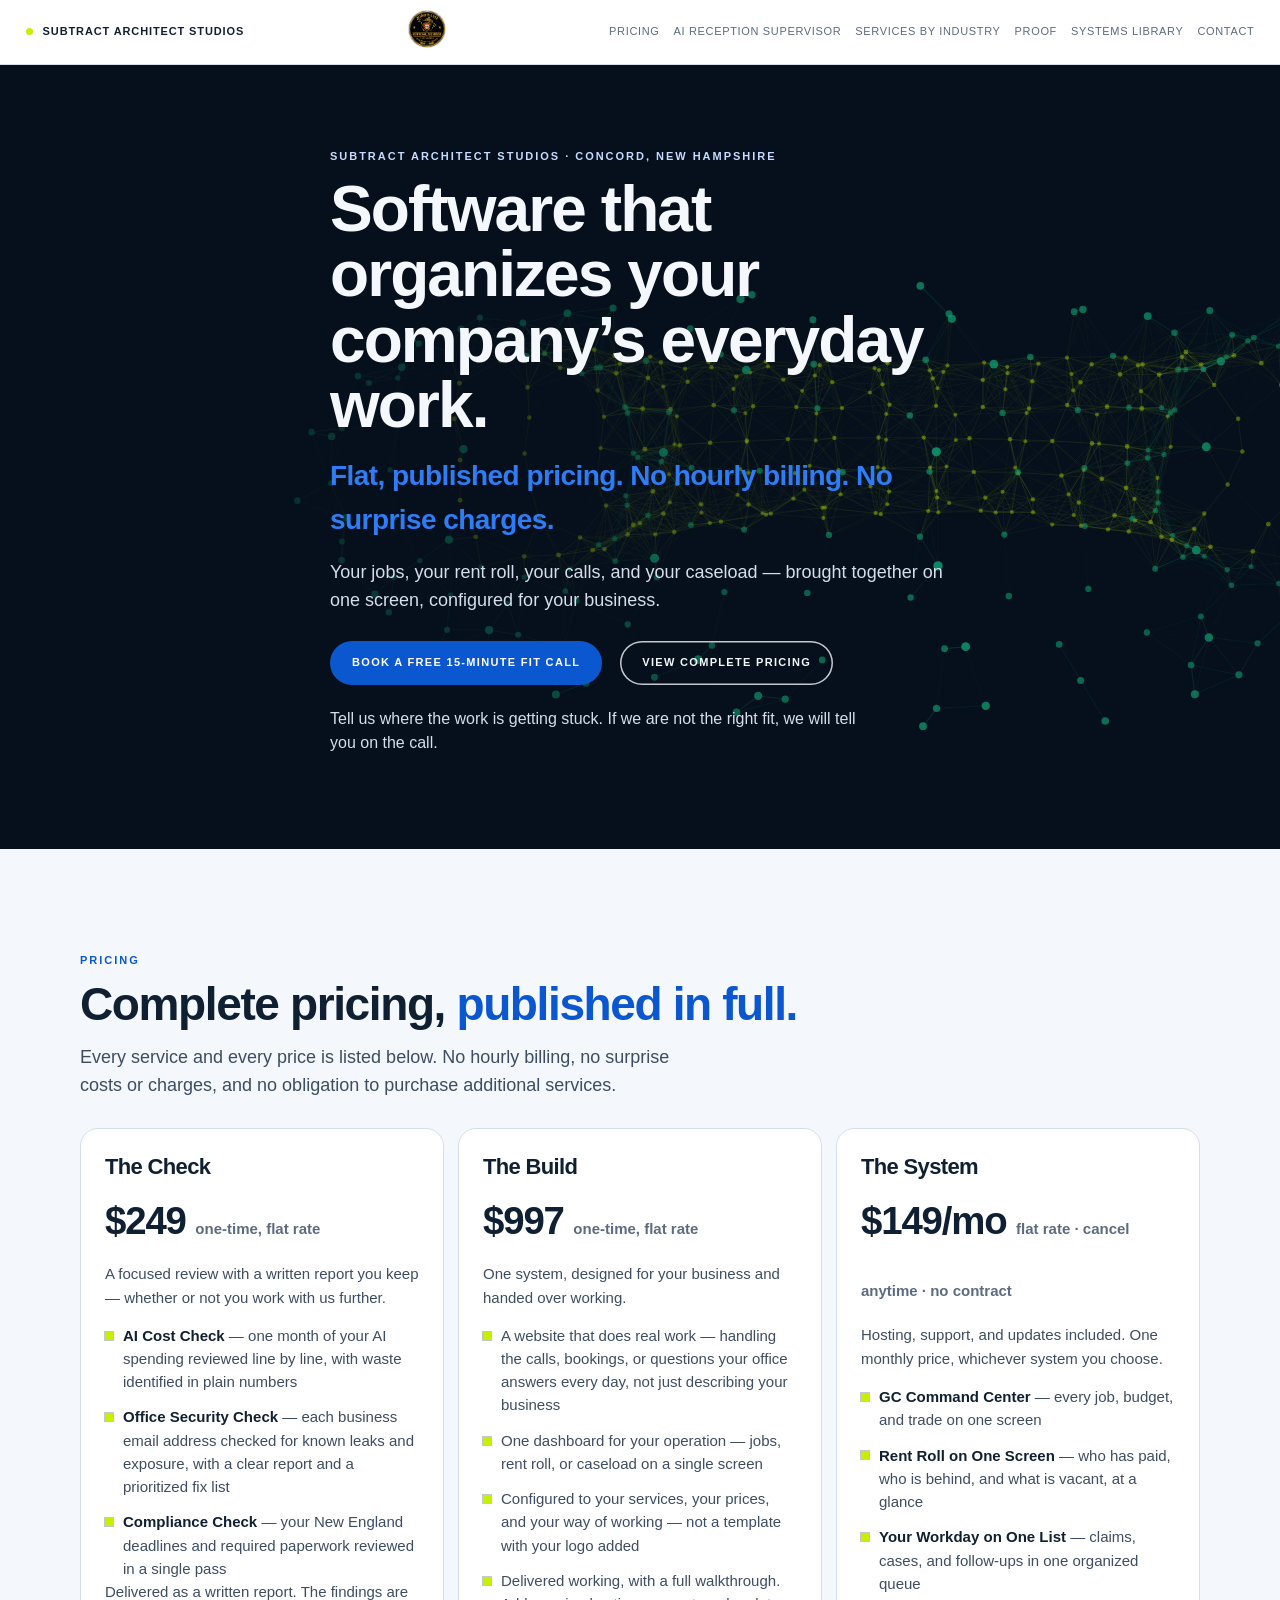
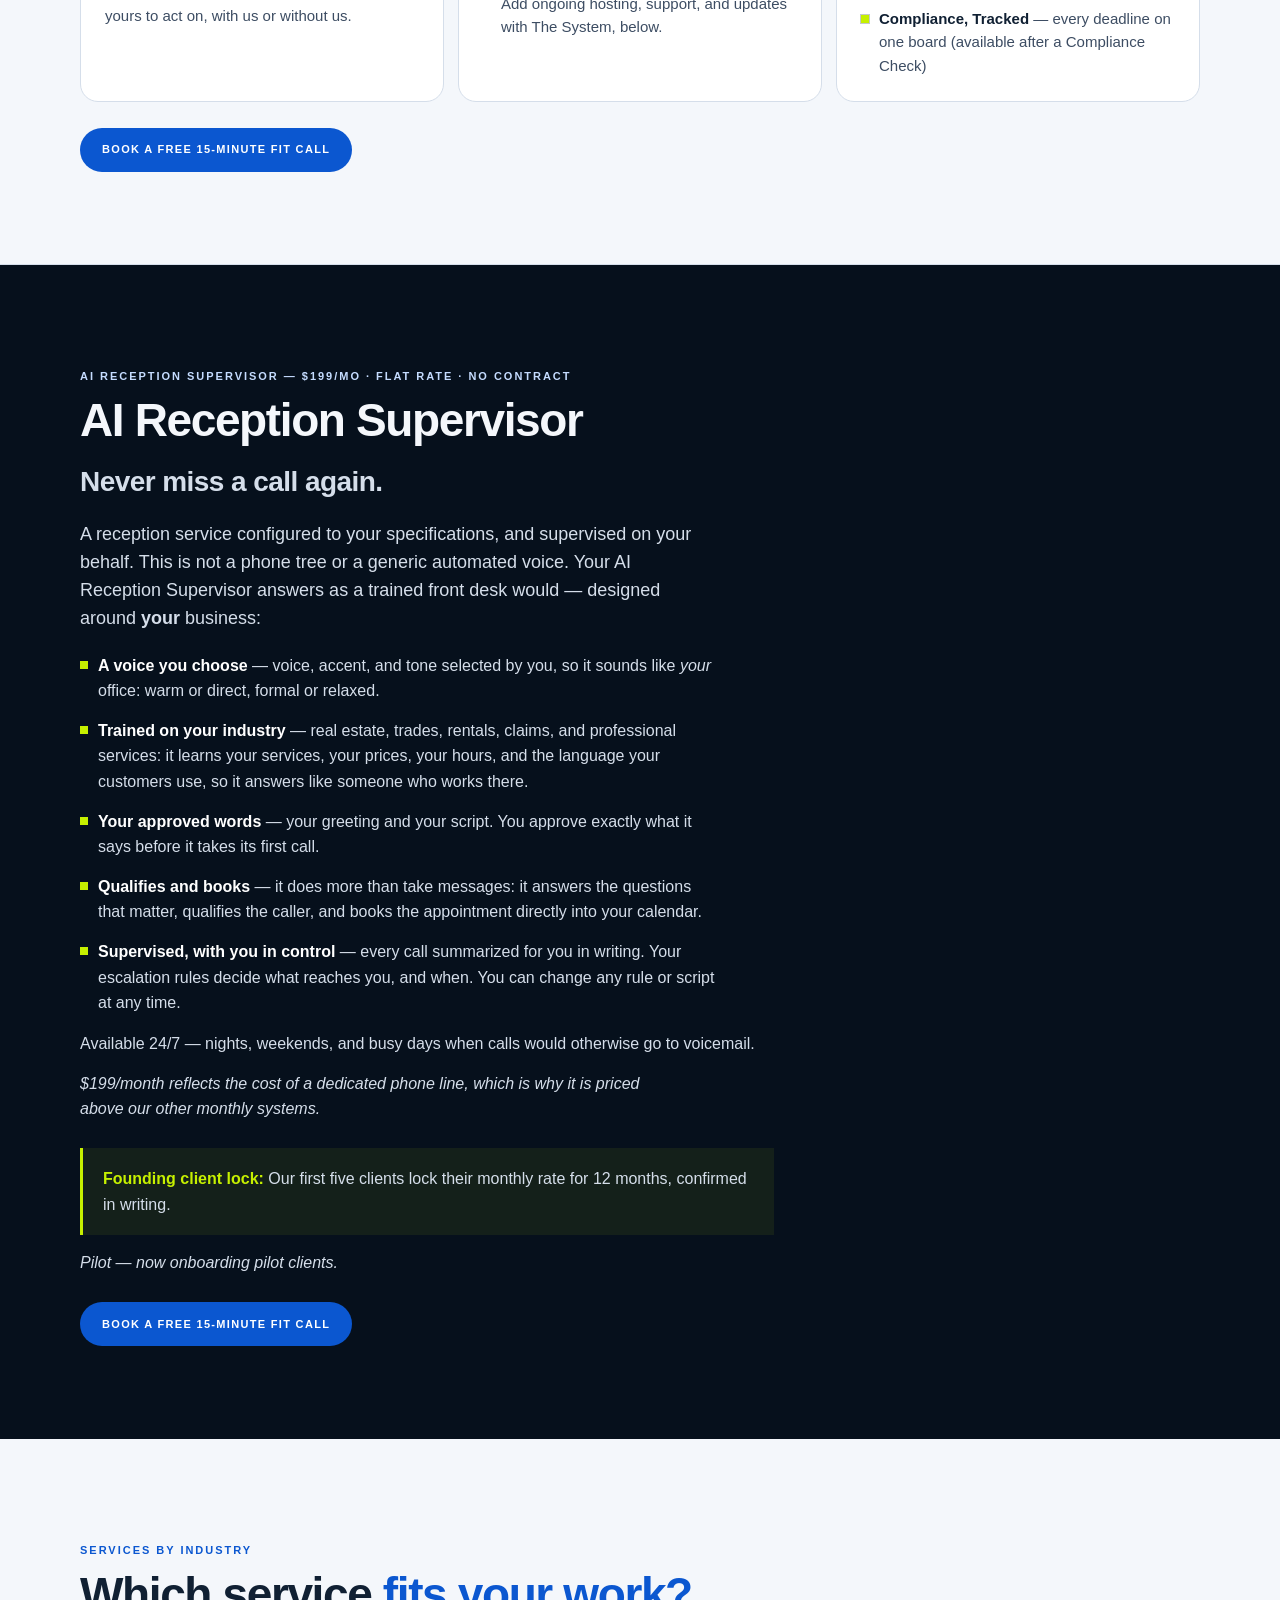
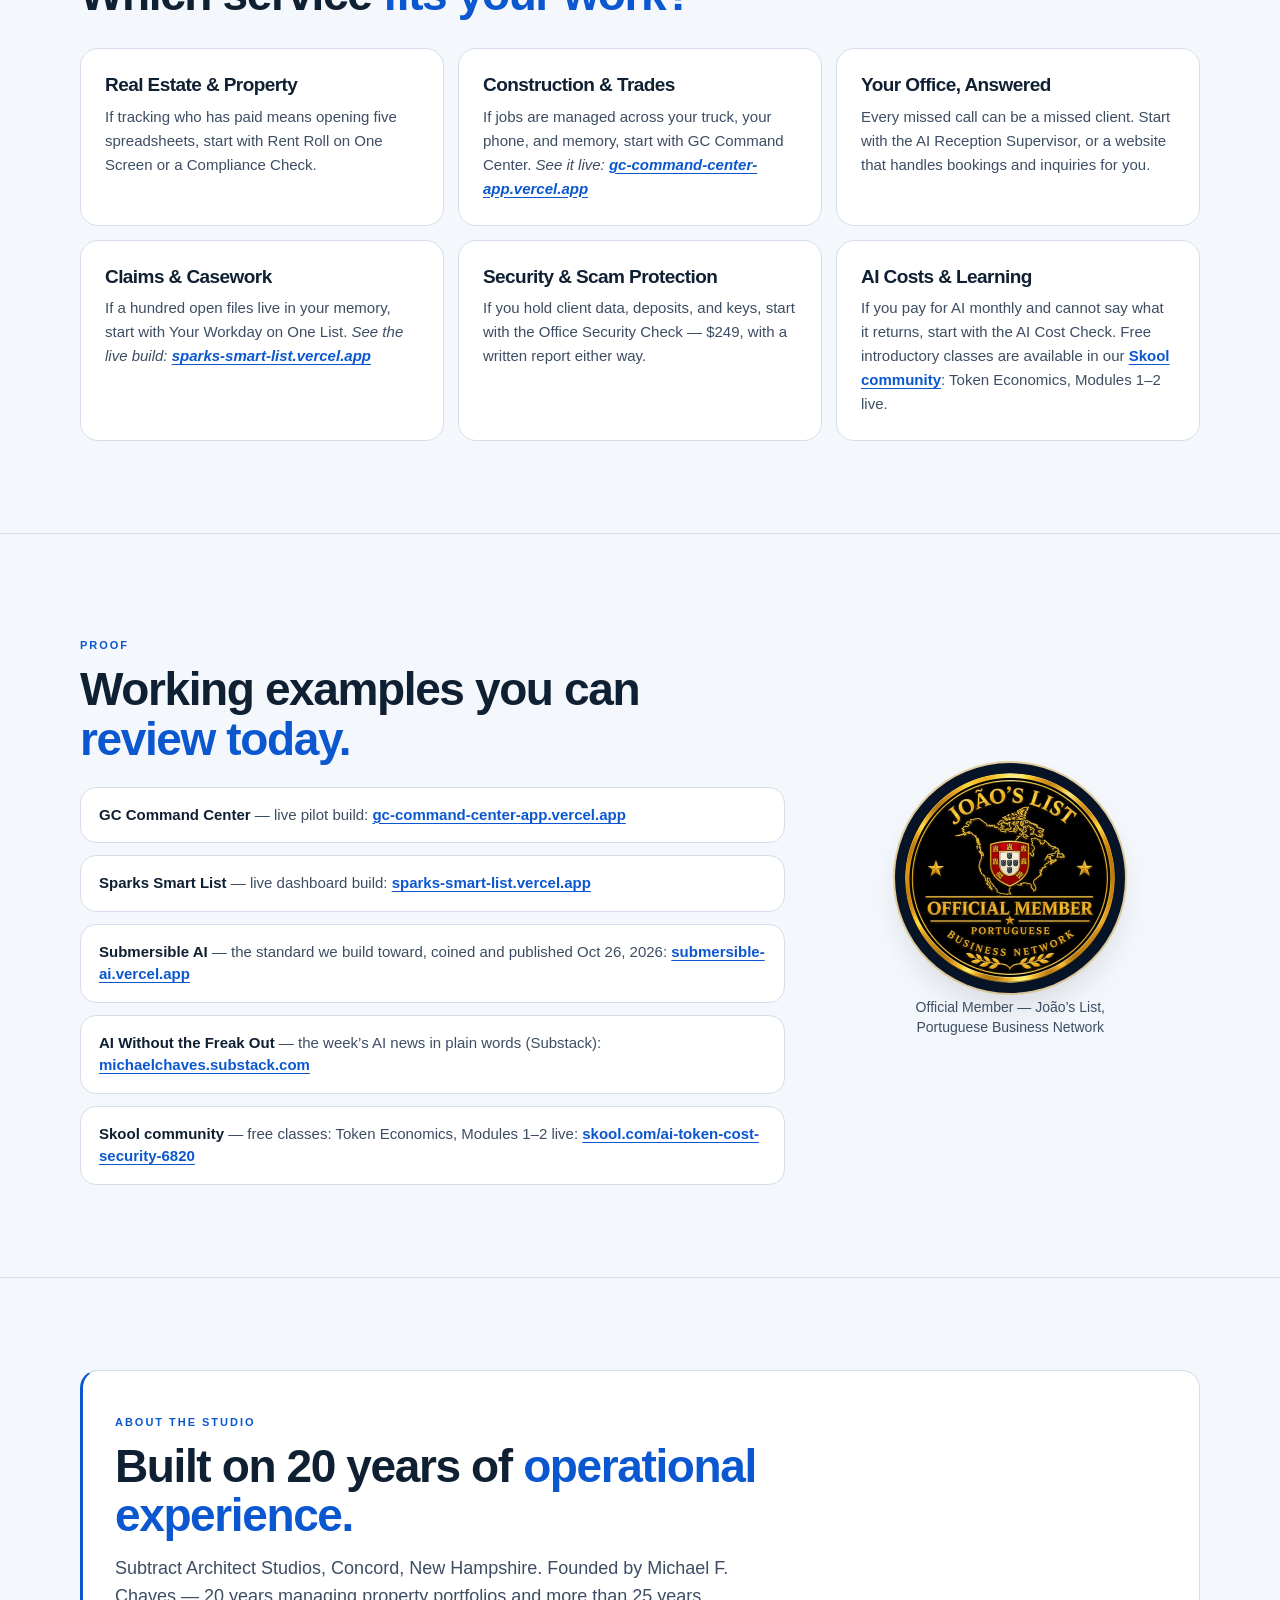
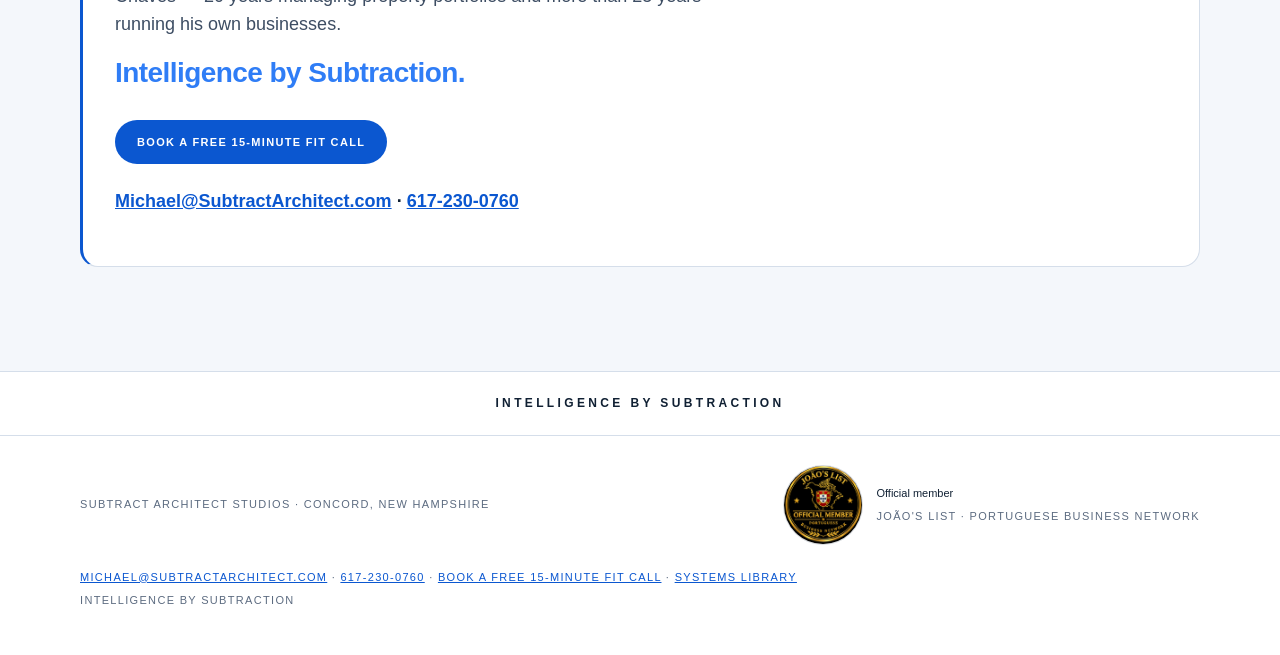
==== commit 9ccf4e69: "refactor: professional homepage copy, complete pricing in full" ====
--- a/index.html
+++ b/index.html
@@ -4,22 +4,22 @@
   <meta charset="utf-8">
   <meta name="viewport" content="width=device-width, initial-scale=1">
   <title>Subtract Architect Studios — Software That Organizes Your Company’s Everyday Work</title>
-  <meta name="description" content="Software that organizes your company’s everyday work — one flat price, no hourly, no surprises. The Check $249 flat, The Build $997 flat, The System $149/mo flat. Concord, New Hampshire.">
+  <meta name="description" content="Software that organizes your company’s everyday work — flat, published pricing — no hourly billing, no surprise charges. The Check $249 flat, The Build $997 flat, The System $149/mo flat. Concord, New Hampshire.">
   <meta name="theme-color" content="#06101c">
   <link rel="canonical" href="https://www.subtractarchitect.com/">
   <meta property="og:title" content="Subtract Architect Studios — Software That Organizes Your Company’s Everyday Work">
-  <meta property="og:description" content="Software that organizes your company’s everyday work — one flat price, no hourly, no surprises. The Check $249 flat, The Build $997 flat, The System $149/mo flat. Concord, New Hampshire.">
+  <meta property="og:description" content="Software that organizes your company’s everyday work — flat, published pricing — no hourly billing, no surprise charges. The Check $249 flat, The Build $997 flat, The System $149/mo flat. Concord, New Hampshire.">
   <meta property="og:type" content="website">
   <meta property="og:url" content="https://www.subtractarchitect.com/">
   <meta name="twitter:card" content="summary">
   <meta name="twitter:title" content="Subtract Architect Studios — Software That Organizes Your Company’s Everyday Work">
-  <meta name="twitter:description" content="Software that organizes your company’s everyday work — one flat price, no hourly, no surprises. The Check $249 flat, The Build $997 flat, The System $149/mo flat. Concord, New Hampshire.">
+  <meta name="twitter:description" content="Software that organizes your company’s everyday work — flat, published pricing — no hourly billing, no surprise charges. The Check $249 flat, The Build $997 flat, The System $149/mo flat. Concord, New Hampshire.">
   <script type="application/ld+json">
   {
     "@context": "https://schema.org",
     "@type": "WebPage",
     "name": "Subtract Architect Studios — Software That Organizes Your Company’s Everyday Work",
-    "description": "Software that organizes your company’s everyday work — one flat price, no hourly, no surprises. The Check $249 flat, The Build $997 flat, The System $149/mo flat. Concord, New Hampshire.",
+    "description": "Software that organizes your company’s everyday work — flat, published pricing — no hourly billing, no surprise charges. The Check $249 flat, The Build $997 flat, The System $149/mo flat. Concord, New Hampshire.",
     "url": "https://www.subtractarchitect.com/",
     "isPartOf": {
       "@type": "WebSite",
@@ -226,9 +226,9 @@
       <a class="mark" href="#top"><span class="dot" aria-hidden="true"></span> Subtract Architect Studios</a>
       <a href="https://joaoslist.com" target="_blank" rel="noopener noreferrer" title="João's List official member"><img class="seal" src="media/joaos-list-official-member-seal.png" alt="João's List official member, Portuguese Business Network" width="36" height="36"></a>
       <nav class="nav" aria-label="Primary">
-        <a href="#prices">The Prices</a>
+        <a href="#prices">Pricing</a>
         <a href="#reception">AI Reception Supervisor</a>
-        <a href="#fits">Fits Your Job</a>
+        <a href="#fits">Services by Industry</a>
         <a href="#proof">Proof</a>
         <a href="library/">Systems Library</a>
         <a href="#contact">Contact</a>
@@ -245,52 +245,53 @@
         <img class="brand-lockup" src="media/sa-logo-green.png" alt="Subtract Architect Studios" width="72" height="72" hidden onload="this.hidden=false" onerror="this.remove()">
         <p class="kicker">Subtract Architect Studios · Concord, New Hampshire</p>
         <h1>Software that organizes your company’s everyday work.</h1>
-        <p class="tagline">One flat price. No hourly. No surprises.</p>
-        <p class="lede">Your jobs, your rent roll, your calls, your caseload — on one screen, built for your business.</p>
+        <p class="tagline">Flat, published pricing. No hourly billing. No surprise charges.</p>
+        <p class="lede">Your jobs, your rent roll, your calls, and your caseload — brought together on one screen, configured for your business.</p>
         <div class="hero-actions">
           <a class="btn pill" href="https://calendly.com/michaelfchaves/subtractarchitect" target="_blank" rel="noopener noreferrer">Book a free 15-minute fit call <span class="sr-only">(opens in a new tab)</span></a>
-          <a class="btn ghost pill" href="#prices">See the whole price list</a>
-        </div>
-        <p class="lede" style="margin-top:22px;font-size:16px">Bring your worst headache. If we can’t help, we say so on the call.</p>
+          <a class="btn ghost pill" href="#prices">View complete pricing</a>
+        </div>
+        <p class="lede" style="margin-top:22px;font-size:16px">Tell us where the work is getting stuck. If we are not the right fit, we will tell you on the call.</p>
       </div>
     </section>
 
     <section class="section" id="prices">
       <div class="wrap">
-        <p class="idx">The whole price list</p>
-        <h2>The whole price list <span>(this is all of it)</span></h2>
+        <p class="idx">Pricing</p>
+        <h2>Complete pricing, <span>published in full.</span></h2>
+        <p class="lede">Every service and every price is listed below. No hourly billing, no surprise costs or charges, and no obligation to purchase additional services.</p>
         <div class="price-grid">
           <article class="card price-card">
             <h3>The Check</h3>
-            <p class="price">$249 <small>flat, one time</small></p>
-            <p>A fixed job with a written result. You get the report either way — no obligation to buy anything else.</p>
+            <p class="price">$249 <small>one-time, flat rate</small></p>
+            <p>A focused review with a written report you keep — whether or not you work with us further.</p>
             <ul>
-              <li><strong>AI Cost Check</strong> — a month of your AI bills reviewed; the waste shown in writing, in plain numbers</li>
-              <li><strong>Office Security Check</strong> — are your office emails already leaked? Checked address by address, with a readable report and the fix list in order</li>
-              <li><strong>Compliance Check</strong> — your New England deadlines and paperwork, audited in one pass</li>
+              <li><strong>AI Cost Check</strong> — one month of your AI spending reviewed line by line, with waste identified in plain numbers</li>
+              <li><strong>Office Security Check</strong> — each business email address checked for known leaks and exposure, with a clear report and a prioritized fix list</li>
+              <li><strong>Compliance Check</strong> — your New England deadlines and required paperwork reviewed in a single pass</li>
             </ul>
-            <p class="price-note">Delivered as a written report you keep. What it finds is yours — act on it with us or without us.</p>
+            <p class="price-note">Delivered as a written report. The findings are yours to act on, with us or without us.</p>
           </article>
           <article class="card price-card">
             <h3>The Build</h3>
-            <p class="price">$997 <small>flat, one time</small></p>
-            <p>One system, built for your business, handed over working. No hourly, no change-order games.</p>
+            <p class="price">$997 <small>one-time, flat rate</small></p>
+            <p>One system, designed for your business and handed over working.</p>
             <ul>
-              <li>A website that does a job — not a brochure: it takes the call, the booking, or the question your office repeats every day</li>
-              <li>One dashboard for your work — your jobs, your rent roll, or your caseload on one screen</li>
-              <li>Built to your business — your services, your prices, your way of working — not a template with your logo on it</li>
-              <li>Handed over working, with a walkthrough. Add the running system below and we host, support, and update it.</li>
+              <li>A website that does real work — handling the calls, bookings, or questions your office answers every day, not just describing your business</li>
+              <li>One dashboard for your operation — jobs, rent roll, or caseload on a single screen</li>
+              <li>Configured to your services, your prices, and your way of working — not a template with your logo added</li>
+              <li>Delivered working, with a full walkthrough. Add ongoing hosting, support, and updates with The System, below.</li>
             </ul>
           </article>
           <article class="card price-card">
-            <h3>The System, Running</h3>
-            <p class="price">$149/mo <small>flat · cancel anytime · no contract</small></p>
-            <p>Hosted, supported, and updated. Same price whichever system you pick.</p>
+            <h3>The System</h3>
+            <p class="price">$149/mo <small>flat rate · cancel anytime · no contract</small></p>
+            <p>Hosting, support, and updates included. One monthly price, whichever system you choose.</p>
             <ul>
               <li><strong>GC Command Center</strong> — every job, budget, and trade on one screen</li>
-              <li><strong>Rent Roll on One Screen</strong> — who’s paid, who’s behind, what’s vacant</li>
-              <li><strong>Your Workday on One List</strong> — claims, cases, and follow-ups in one queue</li>
-              <li><strong>Compliance, Tracked</strong> — every deadline on one board (after a $249 Check)</li>
+              <li><strong>Rent Roll on One Screen</strong> — who has paid, who is behind, and what is vacant, at a glance</li>
+              <li><strong>Your Workday on One List</strong> — claims, cases, and follow-ups in one organized queue</li>
+              <li><strong>Compliance, Tracked</strong> — every deadline on one board (available after a Compliance Check)</li>
             </ul>
           </article>
         </div>
@@ -302,20 +303,21 @@
 
     <section class="section dark" id="reception">
       <div class="wrap">
-        <p class="idx">AI Reception Supervisor — $199/mo flat · no contract</p>
+        <p class="idx">AI Reception Supervisor — $199/mo · flat rate · no contract</p>
         <h2>AI Reception Supervisor</h2>
-        <p class="tagline">Never miss a call again — a receptionist built to your specs, supervised for you.</p>
-        <p class="lede">Not a phone tree. Not a generic robot voice. Your AI Reception Supervisor answers your phone like a trained front desk — and it’s designed around <strong>your</strong> business, not ours:</p>
+        <p class="tagline">Never miss a call again.</p>
+        <p class="lede">A reception service configured to your specifications, and supervised on your behalf. This is not a phone tree or a generic automated voice. Your AI Reception Supervisor answers as a trained front desk would — designed around <strong>your</strong> business:</p>
         <ul>
-          <li><strong>A voice you choose</strong> — voice, accent, and tone picked by you: warm or sharp, formal or easygoing. It sounds the way <em>your</em> office sounds.</li>
-          <li><strong>Trained on your industry</strong> — real estate, trades, rentals, claims, services: it learns your services, your prices, your hours, and your customers’ language, so it answers like someone who works there.</li>
-          <li><strong>Speaks how you choose</strong> — your greeting, your script, your words. You approve exactly what it says before it ever takes a call.</li>
-          <li><strong>It helps you sell</strong> — it doesn’t just take messages. It answers the questions that close, qualifies the caller, and books the appointment into your calendar.</li>
-          <li><strong>Supervised, with you in control</strong> — every call summarized for you in writing. Your escalation rules decide what reaches you and when. Change any rule, any script, any time — it’s yours.</li>
+          <li><strong>A voice you choose</strong> — voice, accent, and tone selected by you, so it sounds like <em>your</em> office: warm or direct, formal or relaxed.</li>
+          <li><strong>Trained on your industry</strong> — real estate, trades, rentals, claims, and professional services: it learns your services, your prices, your hours, and the language your customers use, so it answers like someone who works there.</li>
+          <li><strong>Your approved words</strong> — your greeting and your script. You approve exactly what it says before it takes its first call.</li>
+          <li><strong>Qualifies and books</strong> — it does more than take messages: it answers the questions that matter, qualifies the caller, and books the appointment directly into your calendar.</li>
+          <li><strong>Supervised, with you in control</strong> — every call summarized for you in writing. Your escalation rules decide what reaches you, and when. You can change any rule or script at any time.</li>
         </ul>
-        <p>Answers 24/7 — nights, weekends, and the showing days when your phone used to go to voicemail.</p>
-        <p class="honest">$199/mo is higher than our other systems for one honest reason: a real phone line costs real money. Pilot — now onboarding pilot clients.</p>
-        <p class="founding"><strong>Founding lock:</strong> Our first 5 clients lock their monthly price for 12 months. In writing.</p>
+        <p>Available 24/7 — nights, weekends, and busy days when calls would otherwise go to voicemail.</p>
+        <p class="honest">$199/month reflects the cost of a dedicated phone line, which is why it is priced above our other monthly systems.</p>
+        <p class="founding"><strong>Founding client lock:</strong> Our first five clients lock their monthly rate for 12 months, confirmed in writing.</p>
+        <p class="honest">Pilot — now onboarding pilot clients.</p>
         <div class="hero-actions">
           <a class="btn pill" href="https://calendly.com/michaelfchaves/subtractarchitect" target="_blank" rel="noopener noreferrer">Book a free 15-minute fit call <span class="sr-only">(opens in a new tab)</span></a>
         </div>
@@ -324,32 +326,32 @@
 
     <section class="section" id="fits">
       <div class="wrap">
-        <p class="idx">Which one fits your job?</p>
-        <h2>Which one <span>fits your job?</span></h2>
+        <p class="idx">Services by Industry</p>
+        <h2>Which service <span>fits your work?</span></h2>
         <div class="lane-grid">
           <article class="card lane">
             <h3>Real Estate &amp; Property</h3>
-            <p>Rent’s due and you can’t tell who’s paid without five spreadsheets? Start with Rent Roll on One Screen, or the Compliance Check.</p>
+            <p>If tracking who has paid means opening five spreadsheets, start with Rent Roll on One Screen or a Compliance Check.</p>
           </article>
           <article class="card lane">
             <h3>Construction &amp; Trades</h3>
-            <p>Running six jobs out of your truck, your phone, and your head? Start with GC Command Center. <em>See it live: <a class="text-link" href="https://gc-command-center-app.vercel.app" target="_blank" rel="noopener noreferrer">gc-command-center-app.vercel.app</a></em></p>
+            <p>If jobs are managed across your truck, your phone, and memory, start with GC Command Center. <em>See it live: <a class="text-link" href="https://gc-command-center-app.vercel.app" target="_blank" rel="noopener noreferrer">gc-command-center-app.vercel.app</a></em></p>
           </article>
           <article class="card lane">
             <h3>Your Office, Answered</h3>
-            <p>Every missed call is a missed client. Start with the AI Reception Supervisor — or a website that does a job.</p>
+            <p>Every missed call can be a missed client. Start with the AI Reception Supervisor, or a website that handles bookings and inquiries for you.</p>
           </article>
           <article class="card lane">
             <h3>Claims &amp; Casework</h3>
-            <p>A hundred open files that all matter, living in your memory? Start with Your Workday on One List. <em>See the live build: <a class="text-link" href="https://sparks-smart-list.vercel.app" target="_blank" rel="noopener noreferrer">sparks-smart-list.vercel.app</a></em></p>
+            <p>If a hundred open files live in your memory, start with Your Workday on One List. <em>See the live build: <a class="text-link" href="https://sparks-smart-list.vercel.app" target="_blank" rel="noopener noreferrer">sparks-smart-list.vercel.app</a></em></p>
           </article>
           <article class="card lane">
             <h3>Security &amp; Scam Protection</h3>
-            <p>Holding client data, deposits, and keys? Start with the Office Security Check — $249, report in hand either way.</p>
+            <p>If you hold client data, deposits, and keys, start with the Office Security Check — $249, with a written report either way.</p>
           </article>
           <article class="card lane">
             <h3>AI Costs &amp; Learning</h3>
-            <p>Paying for AI every month and can’t say what it does for you? Start with the AI Cost Check. Free classes in our <a class="text-link" href="https://www.skool.com/ai-token-cost-security-6820/about" target="_blank" rel="noopener noreferrer">Skool community</a>: Token Economics, Modules 1–2 live.</p>
+            <p>If you pay for AI monthly and cannot say what it returns, start with the AI Cost Check. Free introductory classes are available in our <a class="text-link" href="https://www.skool.com/ai-token-cost-security-6820/about" target="_blank" rel="noopener noreferrer">Skool community</a>: Token Economics, Modules 1–2 live.</p>
           </article>
         </div>
       </div>
@@ -358,8 +360,8 @@
     <section class="section" id="proof">
       <div class="wrap proof-grid">
         <div>
-          <p class="idx">Proof you can touch today</p>
-          <h2>Proof you can <span>touch today.</span></h2>
+          <p class="idx">Proof</p>
+          <h2>Working examples you can <span>review today.</span></h2>
           <ul class="proof-list">
             <li><strong>GC Command Center</strong> — live pilot build: <a href="https://gc-command-center-app.vercel.app" target="_blank" rel="noopener noreferrer">gc-command-center-app.vercel.app</a></li>
             <li><strong>Sparks Smart List</strong> — live dashboard build: <a href="https://sparks-smart-list.vercel.app" target="_blank" rel="noopener noreferrer">sparks-smart-list.vercel.app</a></li>
@@ -381,9 +383,9 @@
     <section class="lead" id="contact">
       <div class="wrap">
         <div class="lead-box">
-          <p class="idx">Who builds it</p>
-          <h2>Who <span>builds it.</span></h2>
-          <p class="lede">Subtract Architect Studios, Concord, NH. Founded by Michael F. Chaves — 20 years running property portfolios, 25+ years running his own business. The studio is new. The work isn’t.</p>
+          <p class="idx">About the Studio</p>
+          <h2>Built on 20 years of <span>operational experience.</span></h2>
+          <p class="lede">Subtract Architect Studios, Concord, New Hampshire. Founded by Michael F. Chaves — 20 years managing property portfolios and more than 25 years running his own businesses.</p>
           <p class="tagline">Intelligence by Subtraction.</p>
           <div class="hero-actions">
             <a class="btn pill" href="https://calendly.com/michaelfchaves/subtractarchitect" target="_blank" rel="noopener noreferrer">Book a free 15-minute fit call <span class="sr-only">(opens in a new tab)</span></a>
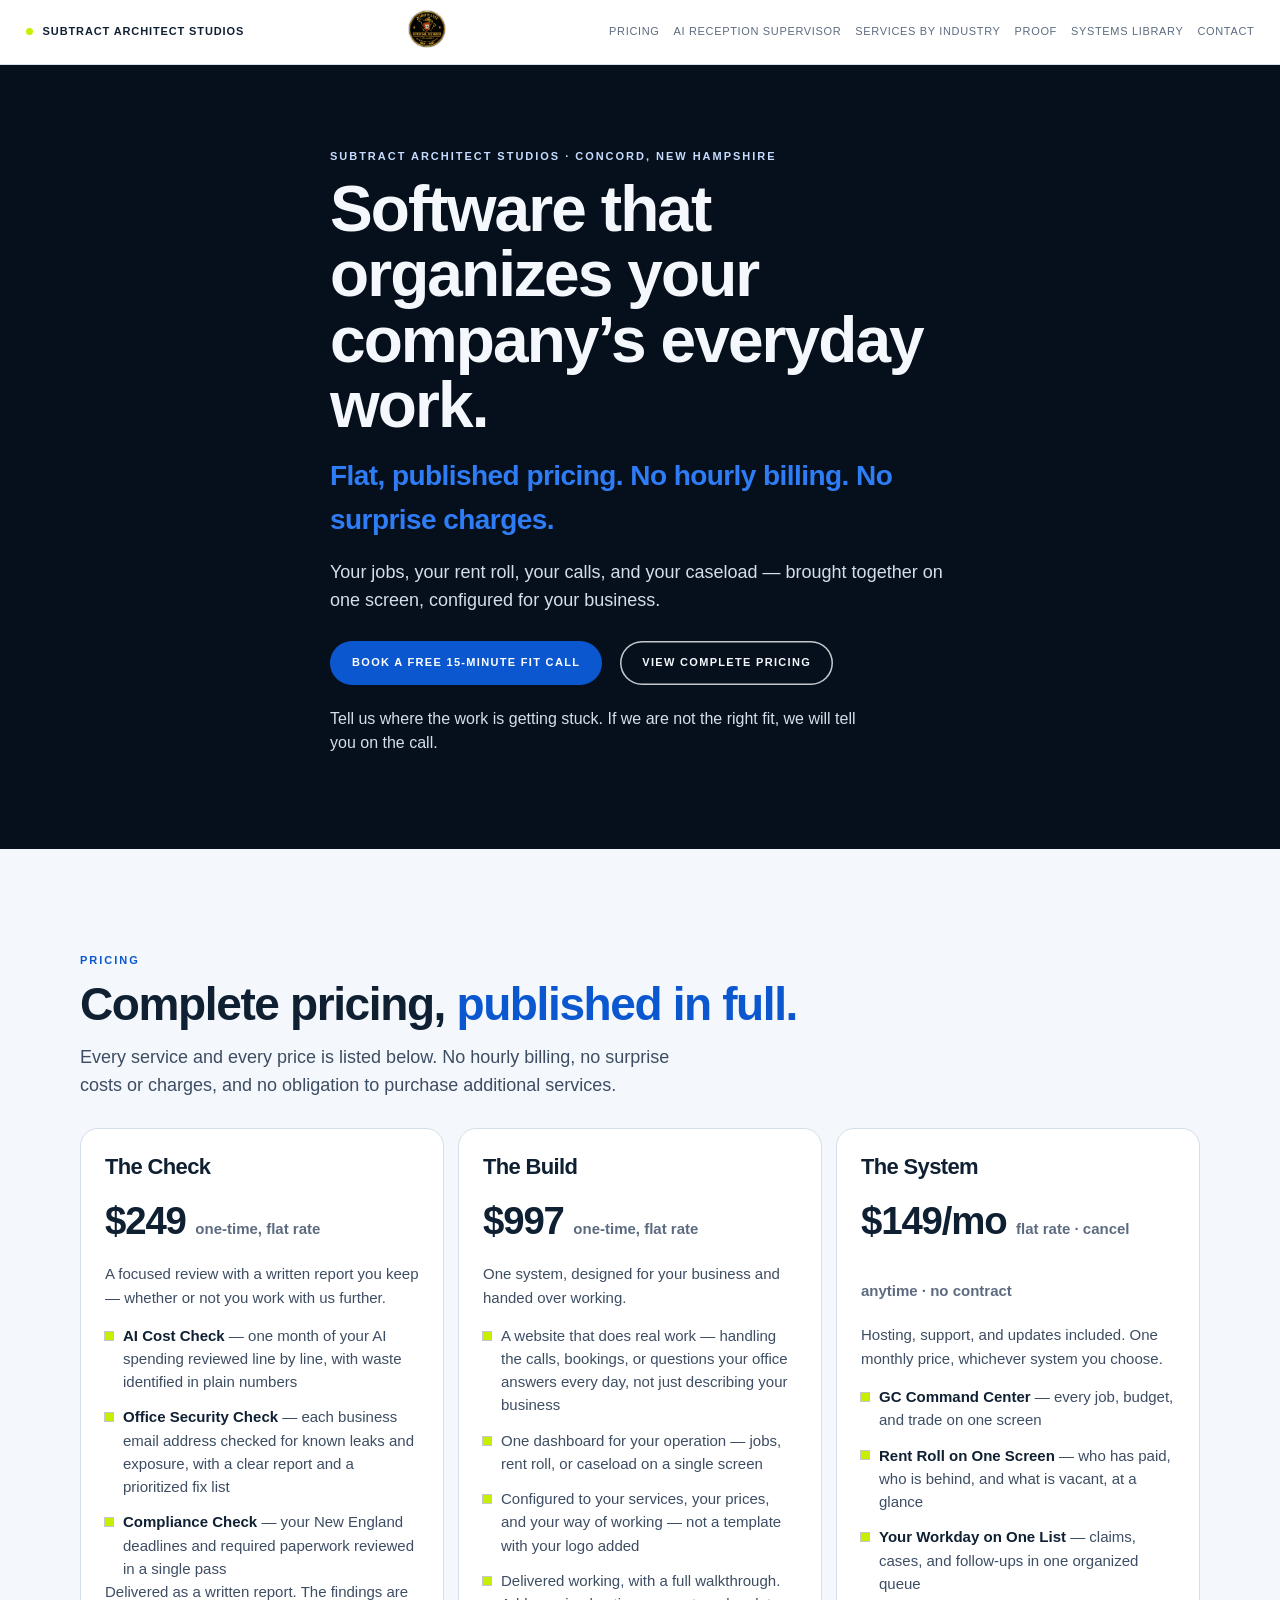
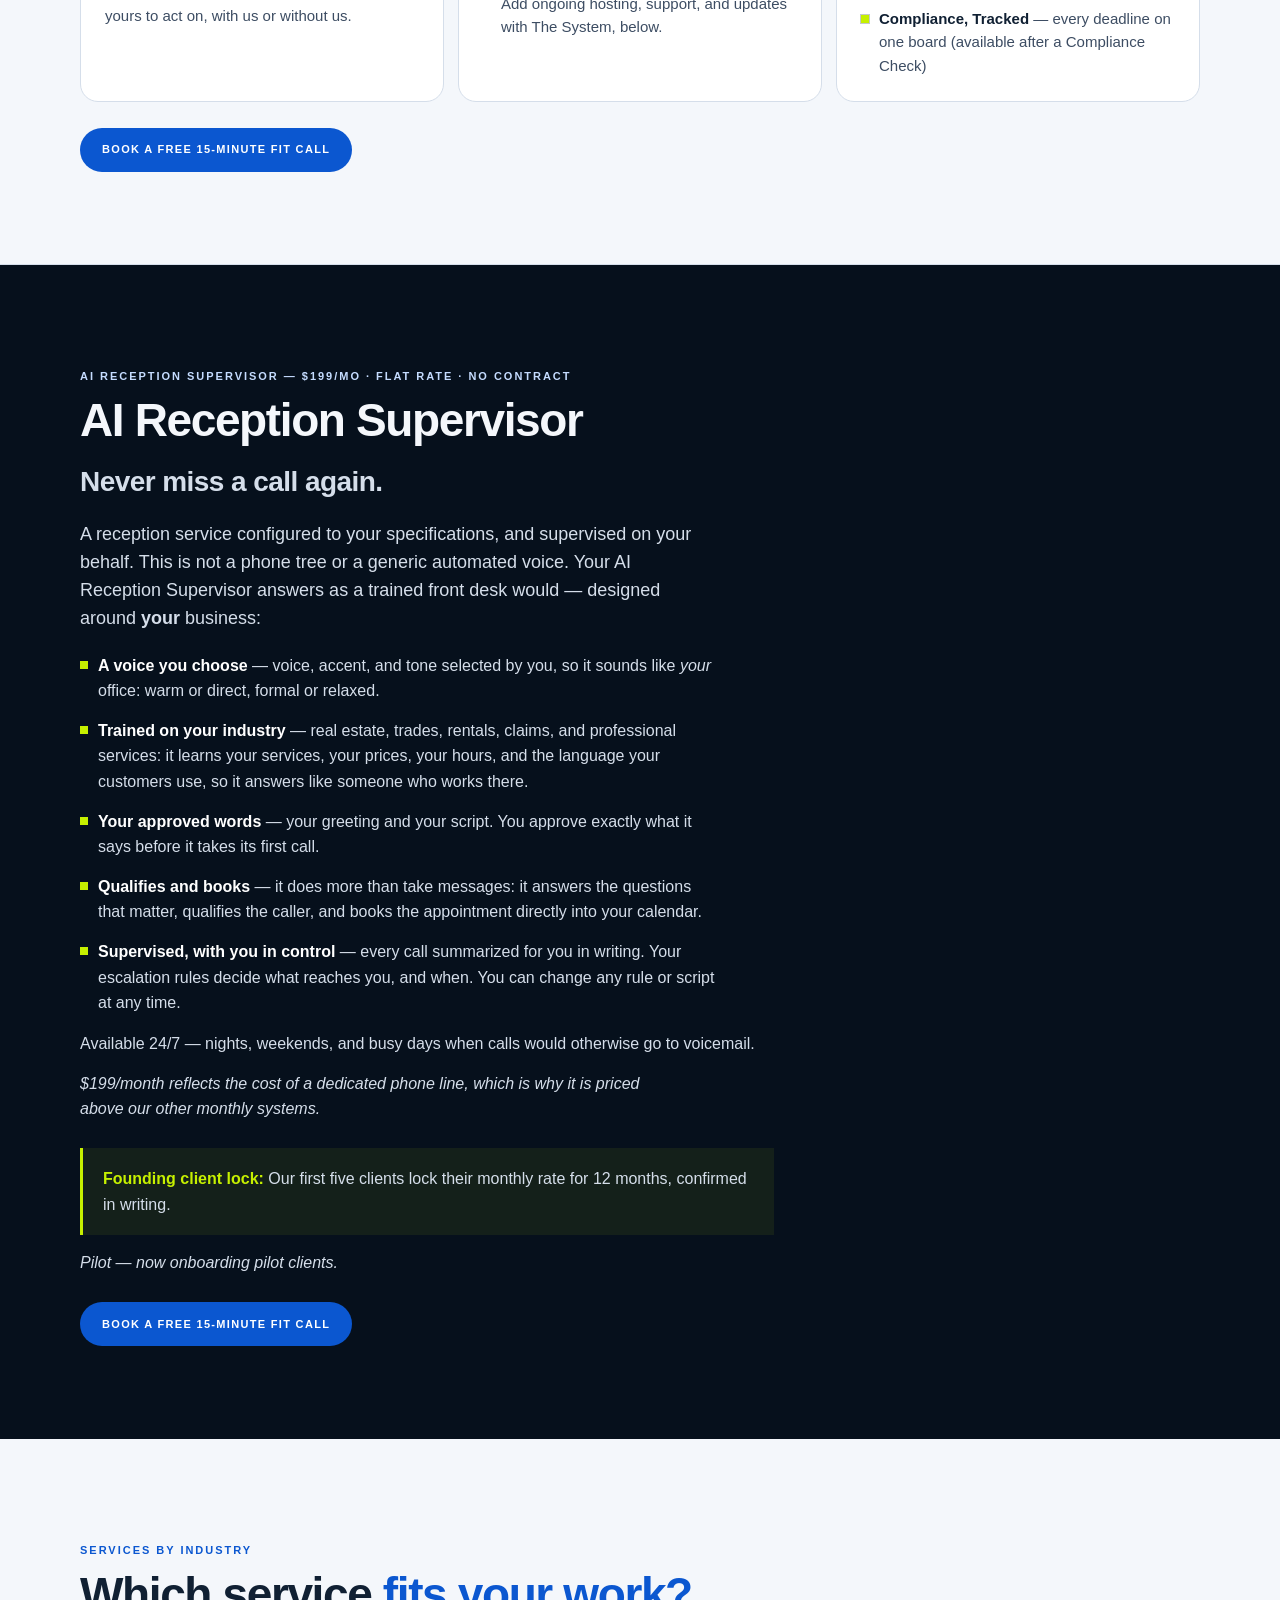
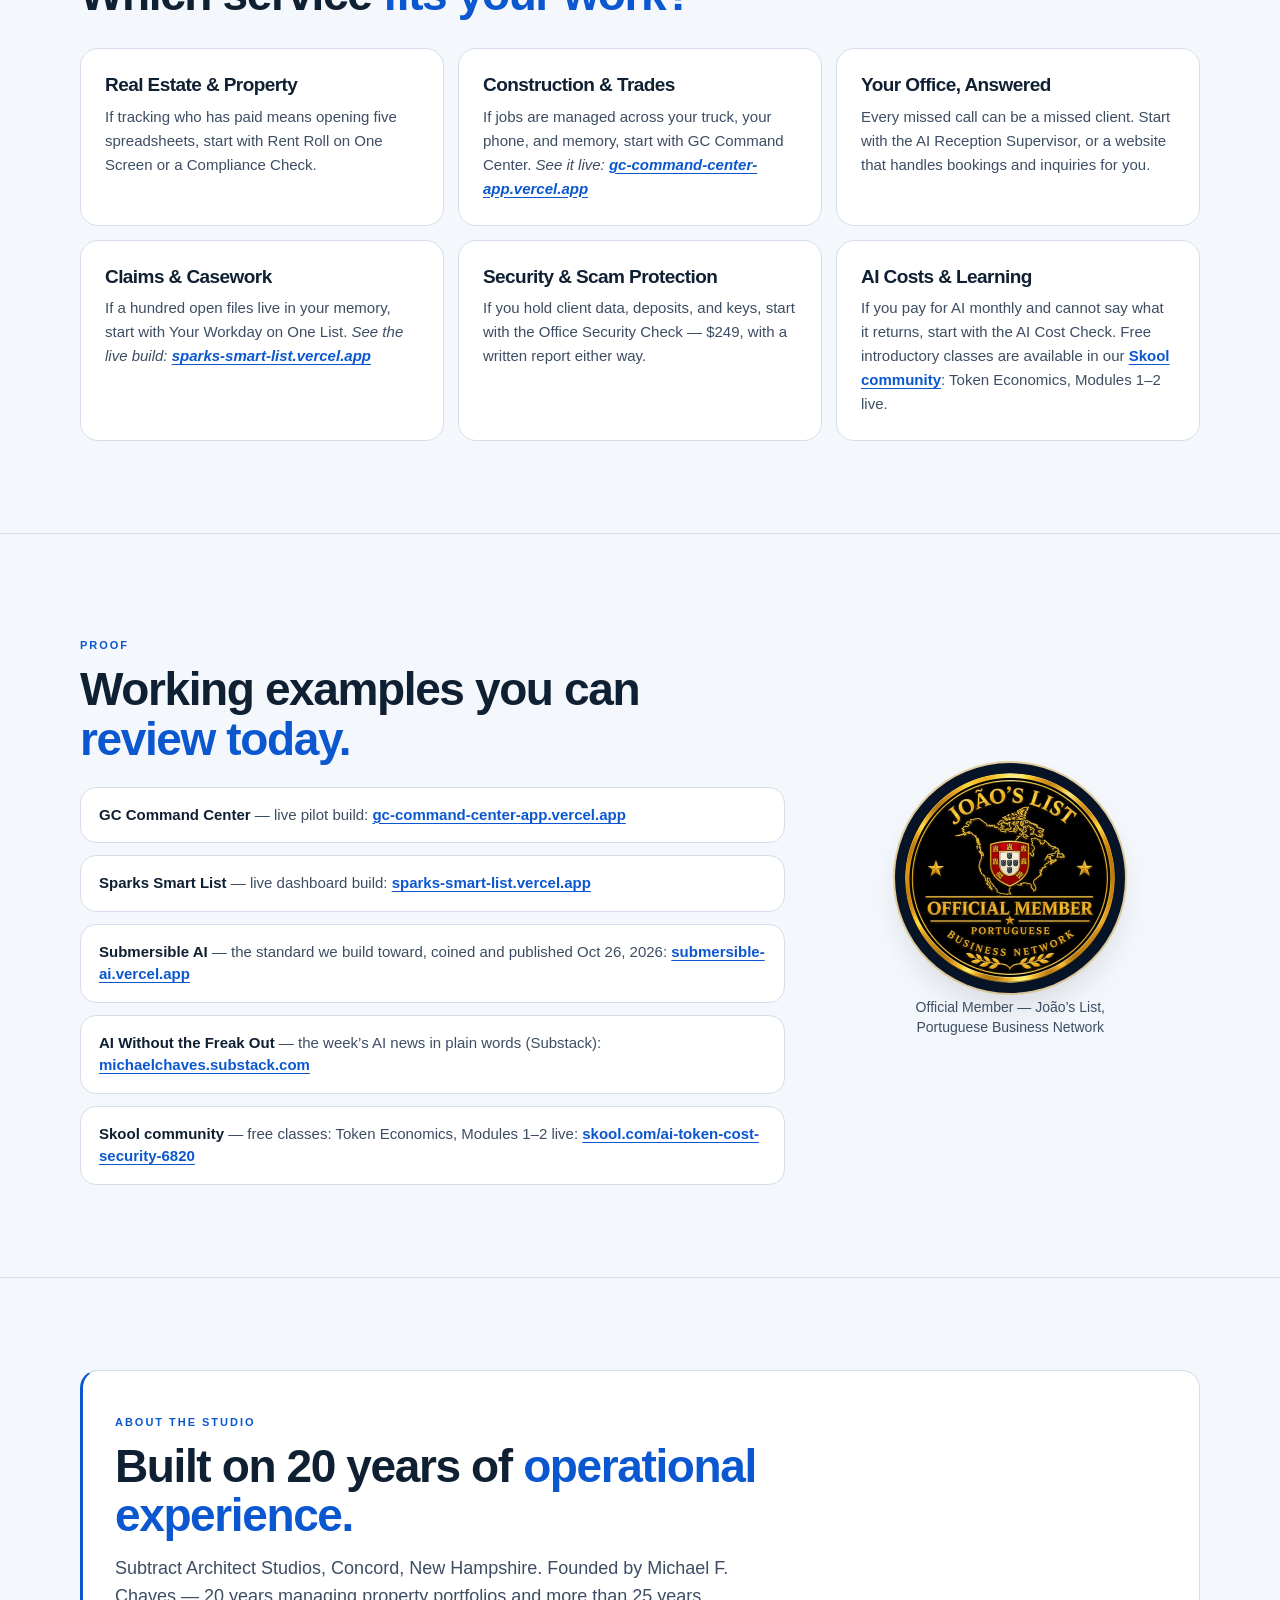
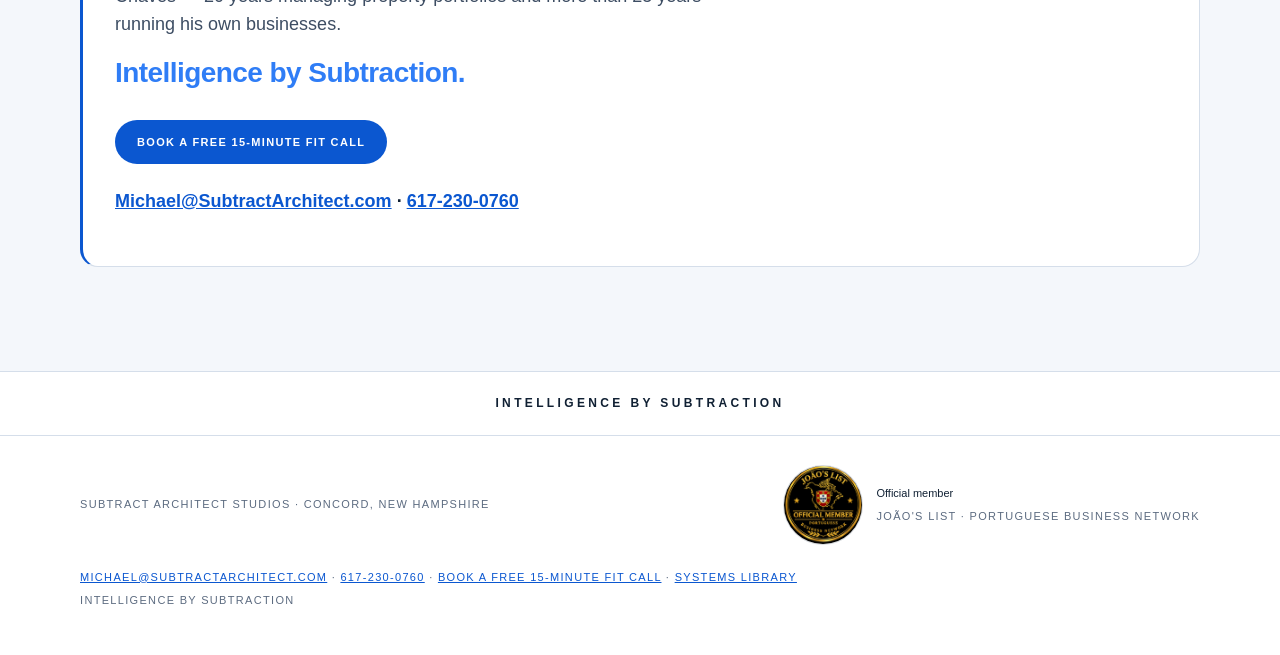
==== commit 003a03e3: "feat: add Organization + Person entity schema (JSON-LD @graph) for Google Knowledge Panel signals Re" ====
--- a/index.html
+++ b/index.html
@@ -17,15 +17,171 @@
   <script type="application/ld+json">
   {
     "@context": "https://schema.org",
-    "@type": "WebPage",
-    "name": "Subtract Architect Studios — Software That Organizes Your Company’s Everyday Work",
-    "description": "Software that organizes your company’s everyday work — flat, published pricing — no hourly billing, no surprise charges. The Check $249 flat, The Build $997 flat, The System $149/mo flat. Concord, New Hampshire.",
-    "url": "https://www.subtractarchitect.com/",
-    "isPartOf": {
-      "@type": "WebSite",
-      "name": "Subtract Architect Studios",
-      "url": "https://www.subtractarchitect.com/"
-    }
+    "@graph": [
+      {
+        "@id": "https://www.subtractarchitect.com/#website",
+        "@type": "WebSite",
+        "name": "Subtract Architect Studios",
+        "publisher": {
+          "@id": "https://www.subtractarchitect.com/#organization"
+        },
+        "url": "https://www.subtractarchitect.com/"
+      },
+      {
+        "@id": "https://www.subtractarchitect.com/#webpage",
+        "@type": "WebPage",
+        "about": {
+          "@id": "https://www.subtractarchitect.com/#organization"
+        },
+        "description": "Software that organizes your company’s everyday work — flat, published pricing — no hourly billing, no surprise charges. The Check $249 flat, The Build $997 flat, The System $149/mo flat. Concord, New Hampshire.",
+        "isPartOf": {
+          "@id": "https://www.subtractarchitect.com/#website"
+        },
+        "name": "Subtract Architect Studios — Software That Organizes Your Company’s Everyday Work",
+        "url": "https://www.subtractarchitect.com/"
+      },
+      {
+        "@id": "https://www.subtractarchitect.com/#organization",
+        "@type": "Organization",
+        "address": {
+          "@type": "PostalAddress",
+          "addressCountry": "US",
+          "addressLocality": "Concord",
+          "addressRegion": "NH"
+        },
+        "areaServed": [
+          {
+            "@type": "City",
+            "name": "Concord, New Hampshire"
+          },
+          {
+            "@type": "City",
+            "name": "Manchester, New Hampshire"
+          },
+          {
+            "@type": "City",
+            "name": "Nashua, New Hampshire"
+          }
+        ],
+        "contactPoint": {
+          "@type": "ContactPoint",
+          "areaServed": "US",
+          "availableLanguage": [
+            "en",
+            "es",
+            "pt"
+          ],
+          "contactType": "sales",
+          "email": "Michael@SubtractArchitect.com",
+          "telephone": "+1-617-230-0760"
+        },
+        "description": "Subtract Architect Studios helps property managers and local small businesses in New Hampshire cut waste with AI, websites, and automation.",
+        "email": "Michael@SubtractArchitect.com",
+        "founder": {
+          "@id": "https://www.subtractarchitect.com/#michael-f-chaves"
+        },
+        "hasOfferCatalog": {
+          "@type": "OfferCatalog",
+          "itemListElement": [
+            {
+              "@type": "Offer",
+              "itemOffered": {
+                "@type": "Service",
+                "name": "The Check — a focused review with a written report"
+              },
+              "name": "The Check",
+              "price": "249",
+              "priceCurrency": "USD"
+            },
+            {
+              "@type": "Offer",
+              "itemOffered": {
+                "@type": "Service",
+                "name": "The Build — one system, designed for your business and handed over working"
+              },
+              "name": "The Build",
+              "price": "997",
+              "priceCurrency": "USD"
+            },
+            {
+              "@type": "Offer",
+              "itemOffered": {
+                "@type": "Service",
+                "name": "The System — hosting, support, and updates"
+              },
+              "name": "The System",
+              "priceSpecification": {
+                "@type": "UnitPriceSpecification",
+                "billingDuration": "P1M",
+                "price": "149",
+                "priceCurrency": "USD",
+                "unitText": "MONTH"
+              }
+            },
+            {
+              "@type": "Offer",
+              "itemOffered": {
+                "@type": "Service",
+                "name": "AI Reception Supervisor — a reception service configured to your specifications, and supervised on your behalf"
+              },
+              "name": "AI Reception Supervisor",
+              "priceSpecification": {
+                "@type": "UnitPriceSpecification",
+                "billingDuration": "P1M",
+                "price": "199",
+                "priceCurrency": "USD",
+                "unitText": "MONTH"
+              }
+            }
+          ],
+          "name": "Subtract Architect Studios services"
+        },
+        "name": "Subtract Architect Studios",
+        "sameAs": [
+          "https://www.instagram.com/subtract_architect",
+          "https://www.youtube.com/@subtractarchitectstudios",
+          "https://x.com/SubtrctArchitect",
+          "https://www.skool.com/ai-token-cost-security-6820/about"
+        ],
+        "slogan": "Intelligence by Subtraction",
+        "telephone": "+1-617-230-0760",
+        "url": "https://www.subtractarchitect.com/"
+      },
+      {
+        "@id": "https://www.subtractarchitect.com/#michael-f-chaves",
+        "@type": "Person",
+        "additionalName": "F.",
+        "address": {
+          "@type": "PostalAddress",
+          "addressCountry": "US",
+          "addressLocality": "Concord",
+          "addressRegion": "NH"
+        },
+        "email": "Michael@SubtractArchitect.com",
+        "familyName": "Chaves",
+        "givenName": "Michael",
+        "jobTitle": "Founder",
+        "knowsAbout": [
+          "Property management operations",
+          "AI cost and token optimization",
+          "Websites and automation for local small businesses",
+          "AI training, evaluation, and data annotation"
+        ],
+        "name": "Michael F. Chaves",
+        "sameAs": [
+          "https://github.com/michaelchaves-dev",
+          "https://www.instagram.com/bigmikech",
+          "https://www.facebook.com/mfchaves",
+          "https://substack.com/@michaelchaves",
+          "https://michael-chaves-portfolio.vercel.app/investor"
+        ],
+        "telephone": "+1-617-230-0760",
+        "url": "https://www.subtractarchitect.com/",
+        "worksFor": {
+          "@id": "https://www.subtractarchitect.com/#organization"
+        }
+      }
+    ]
   }
   </script>
   <style>
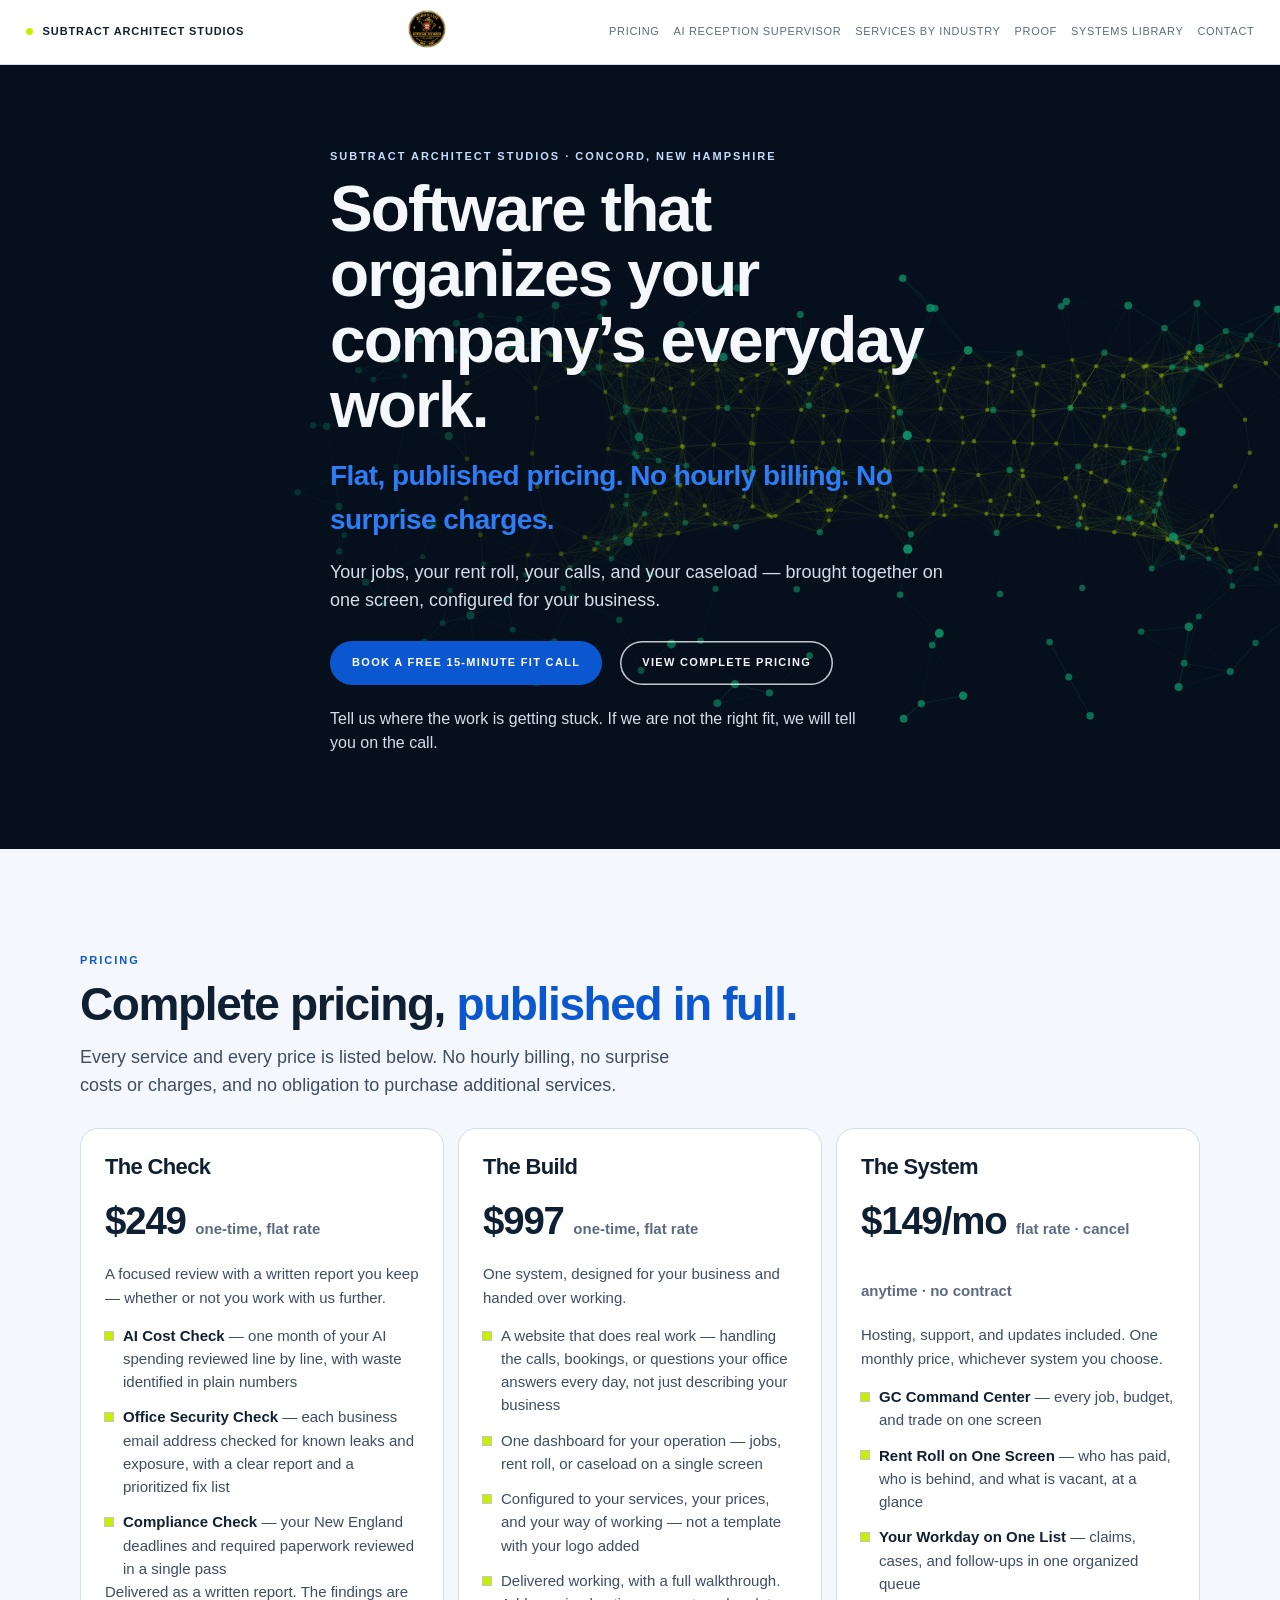
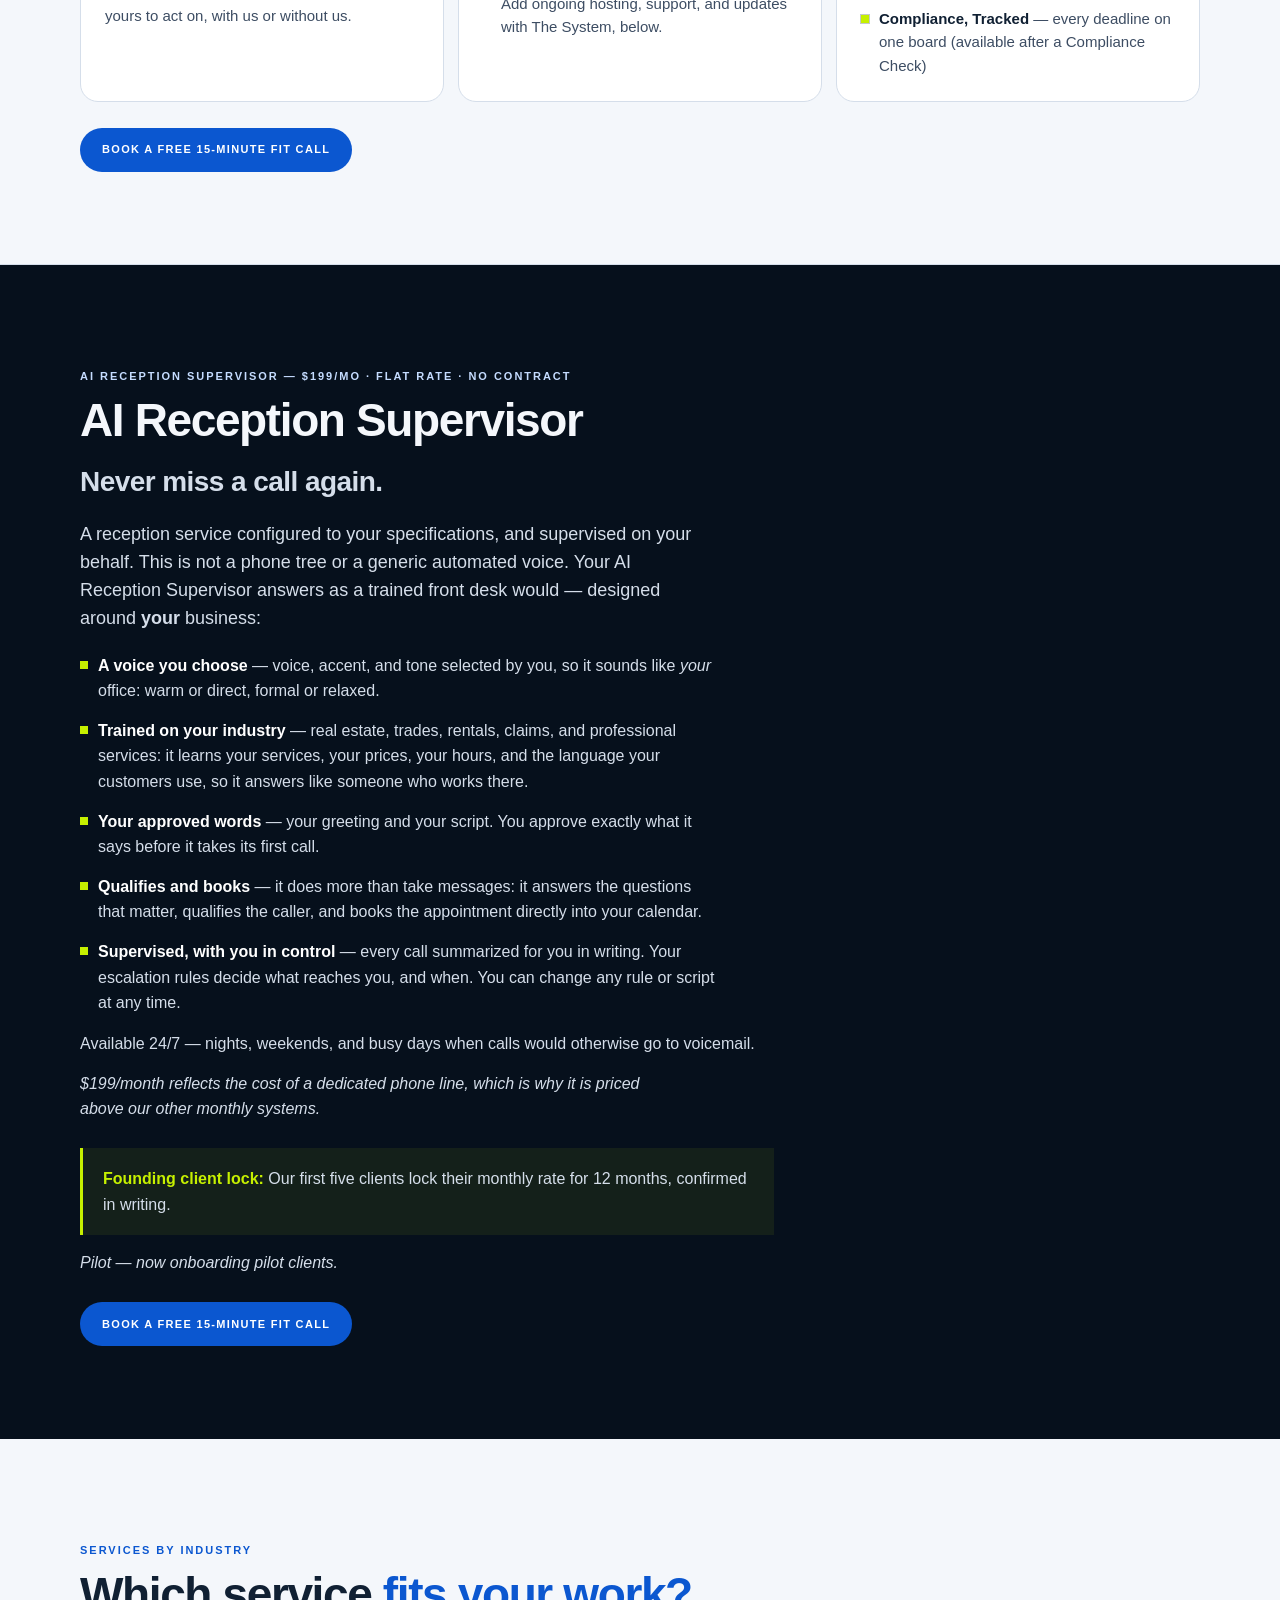
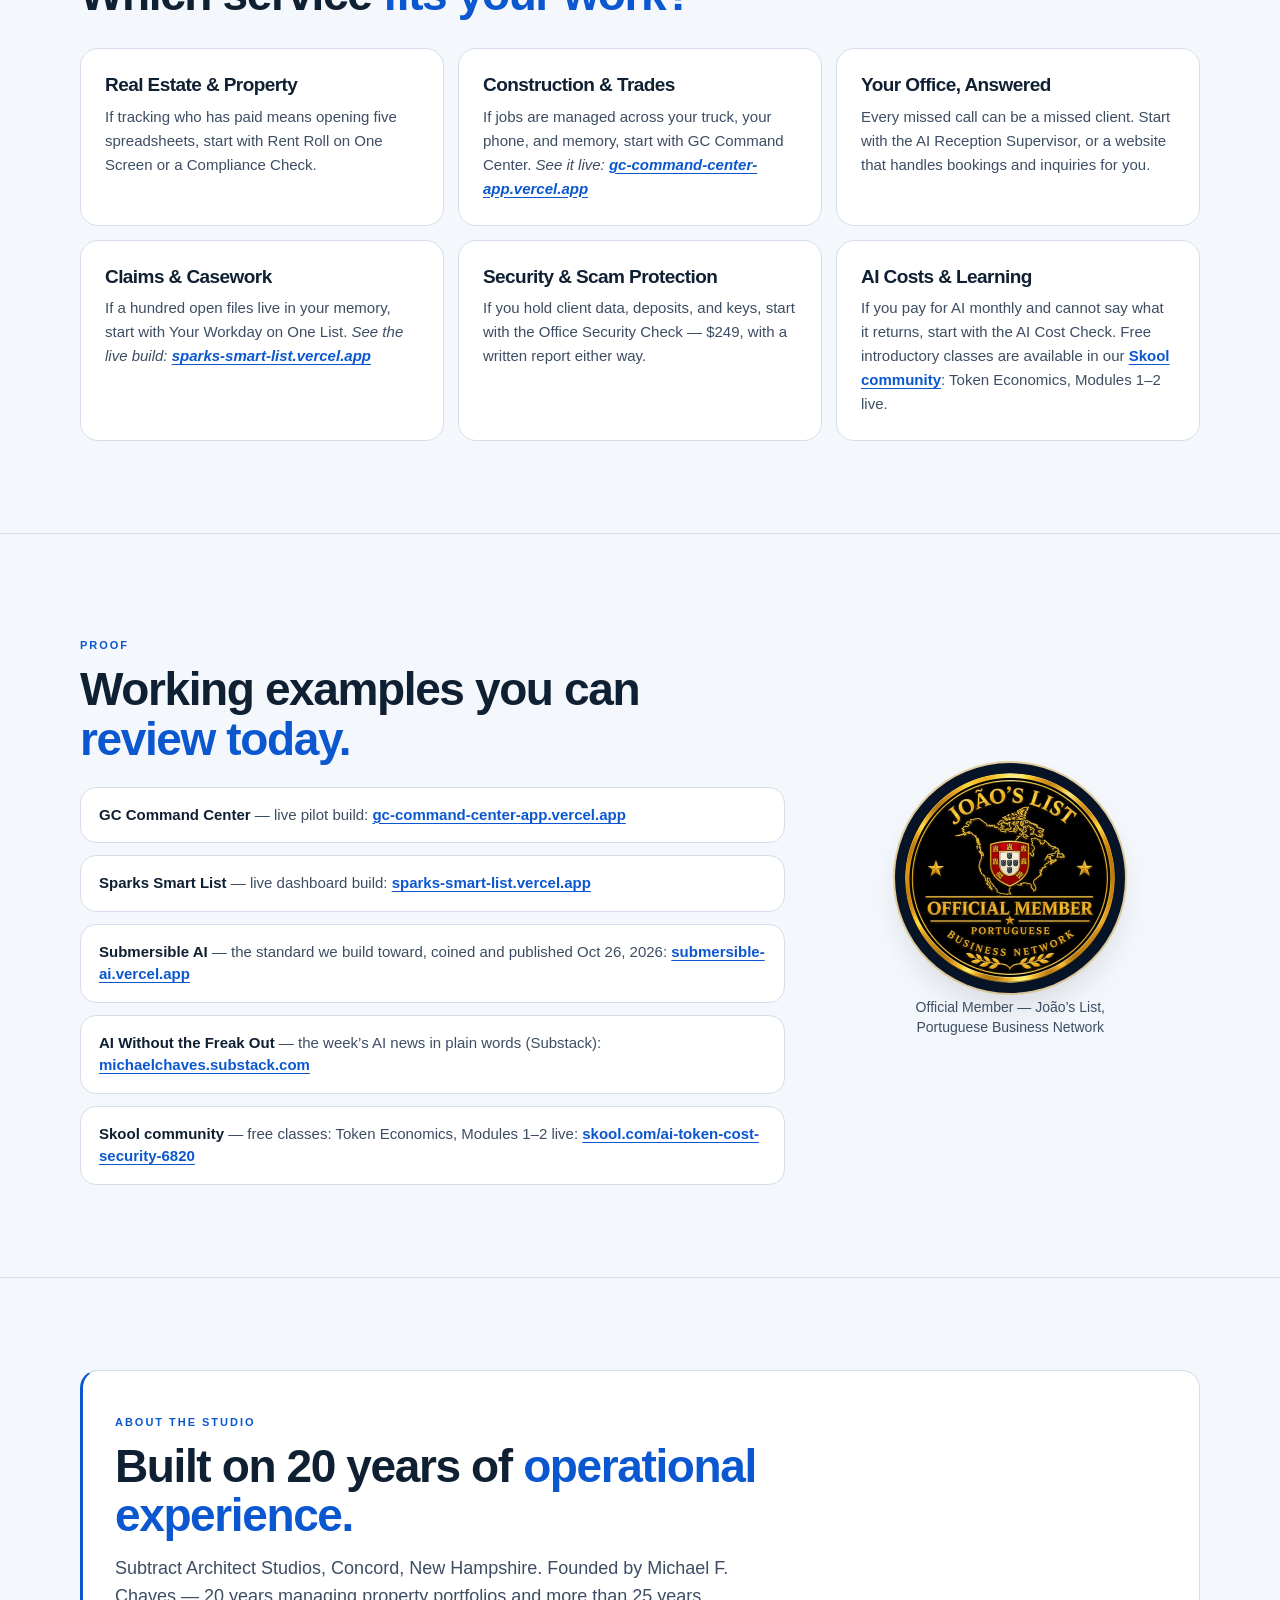
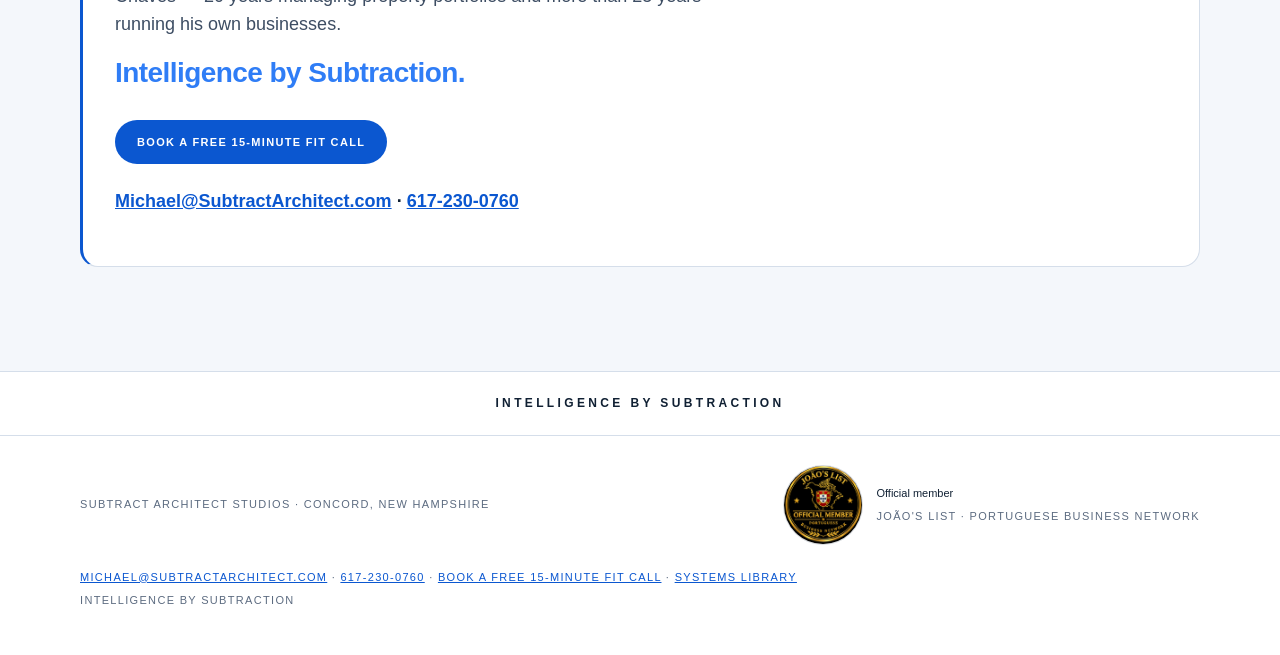
==== commit 003c5882: "feat: add verified LinkedIn profile to Person sameAs in entity schema" ====
--- a/index.html
+++ b/index.html
@@ -169,6 +169,7 @@
         ],
         "name": "Michael F. Chaves",
         "sameAs": [
+          "https://www.linkedin.com/in/michael-f-chaves-subtractionarchitect",
           "https://github.com/michaelchaves-dev",
           "https://www.instagram.com/bigmikech",
           "https://www.facebook.com/mfchaves",
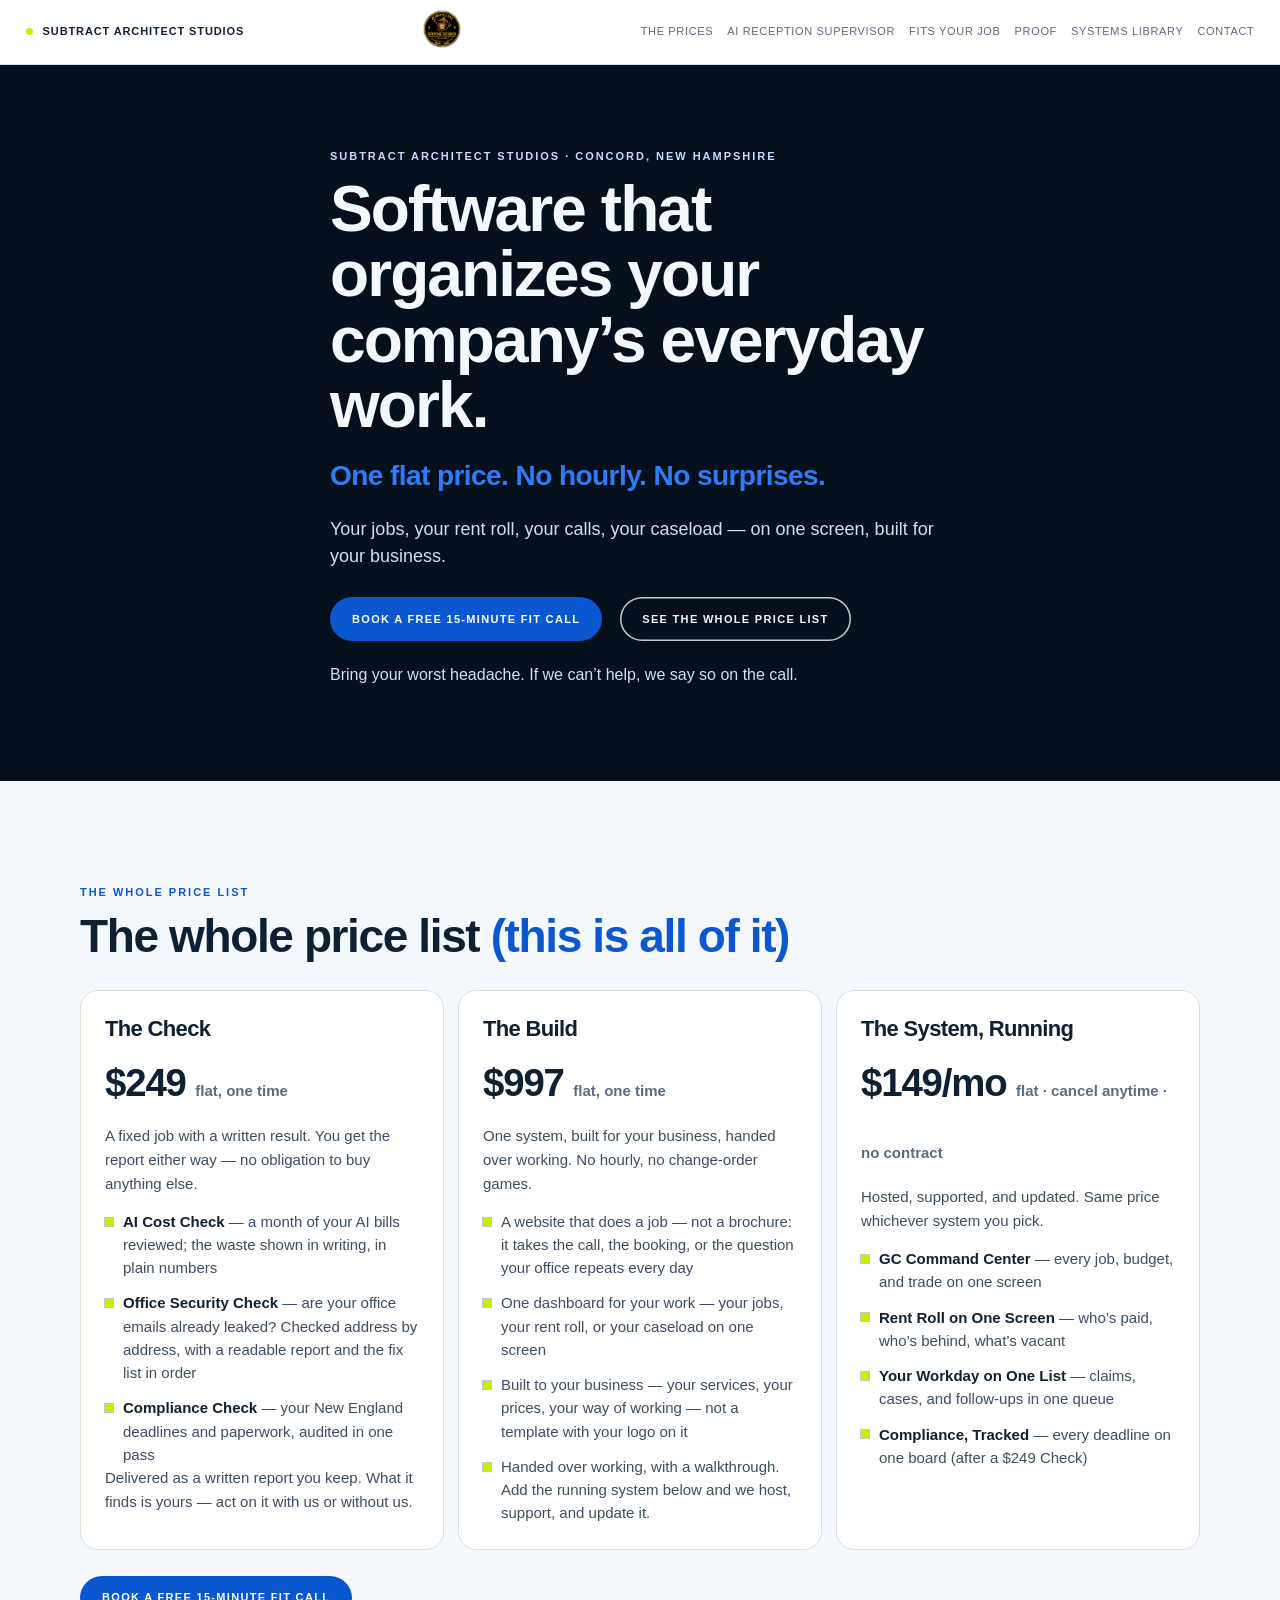
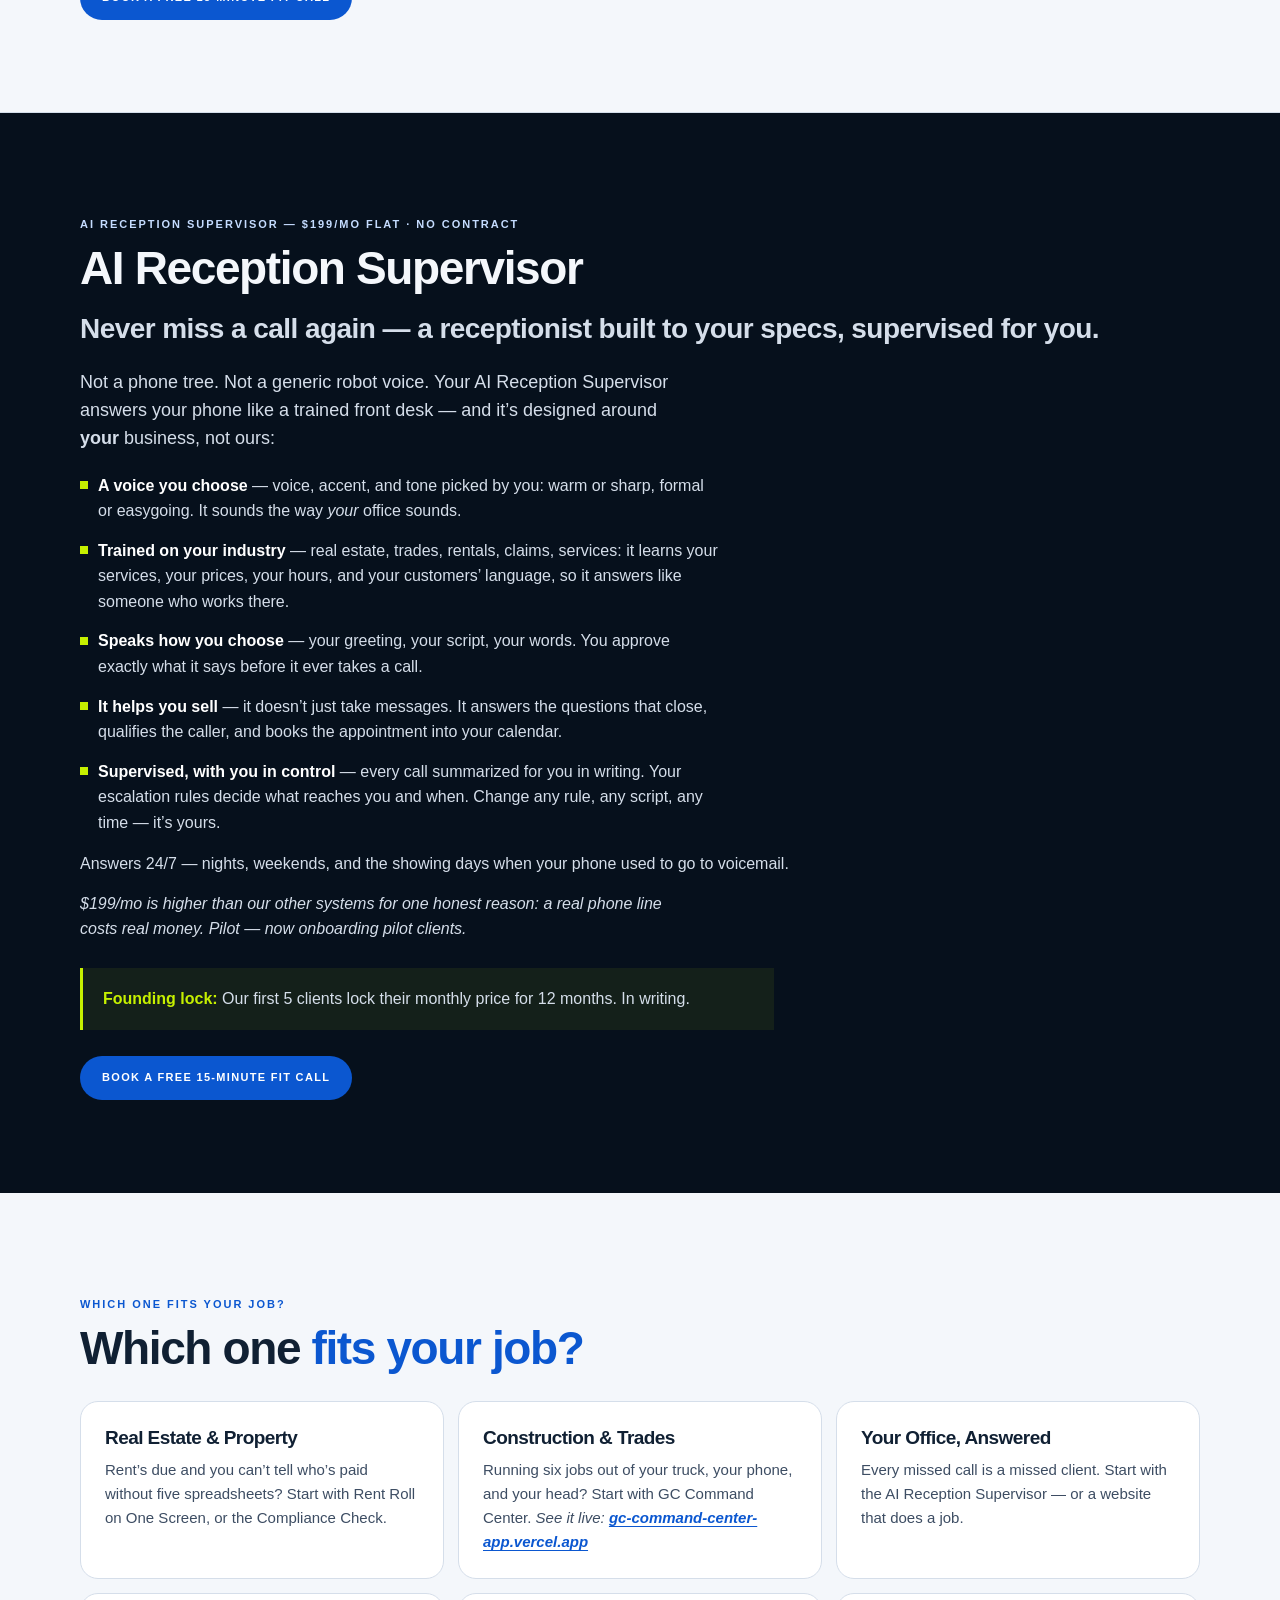
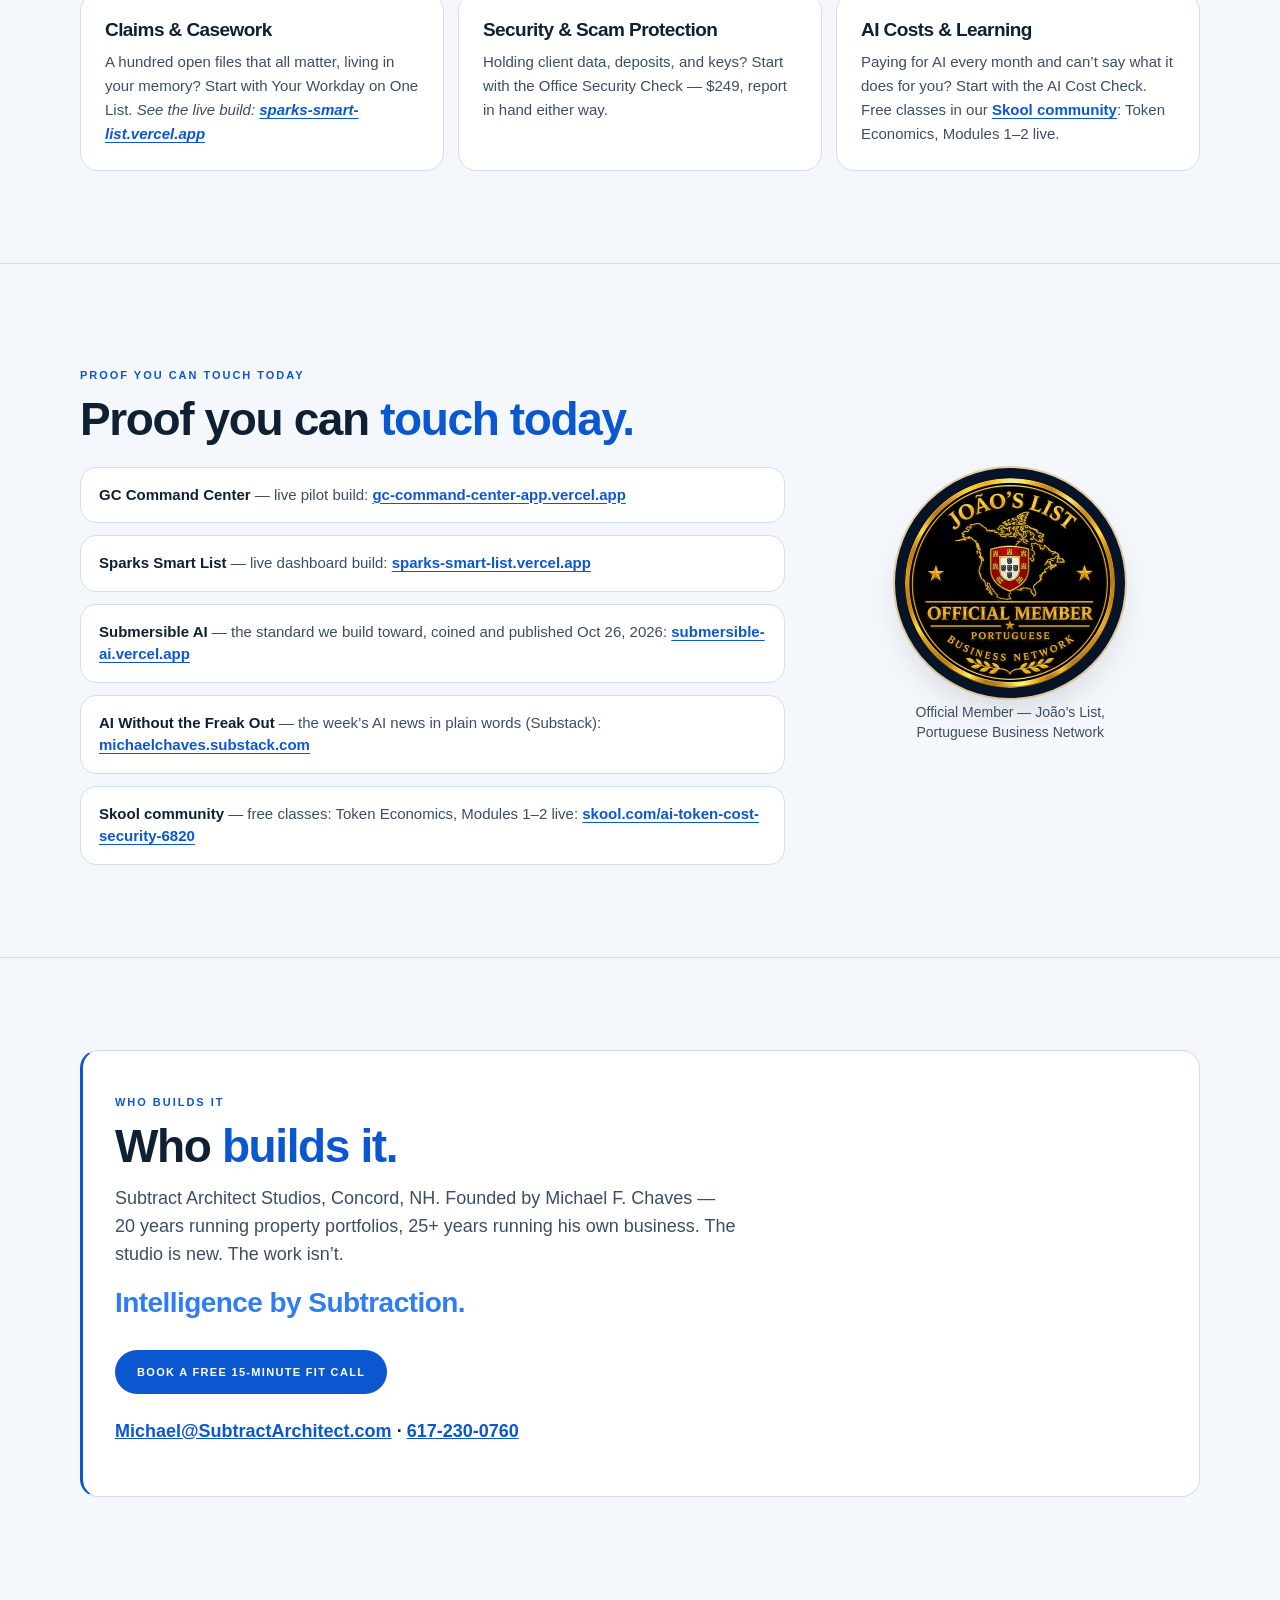
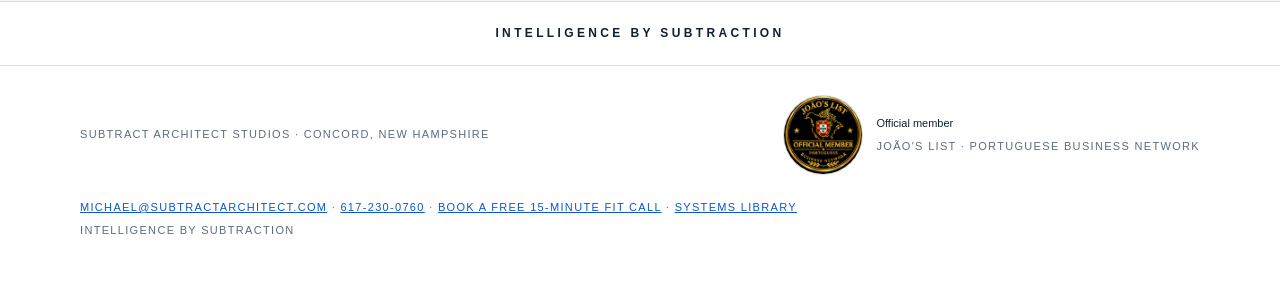
==== commit 5aac161e: "feat: Organization + Person entity schema (JSON-LD @graph) with verified sameAs incl. LinkedIn" ====
--- a/index.html
+++ b/index.html
@@ -4,16 +4,16 @@
   <meta charset="utf-8">
   <meta name="viewport" content="width=device-width, initial-scale=1">
   <title>Subtract Architect Studios — Software That Organizes Your Company’s Everyday Work</title>
-  <meta name="description" content="Software that organizes your company’s everyday work — flat, published pricing — no hourly billing, no surprise charges. The Check $249 flat, The Build $997 flat, The System $149/mo flat. Concord, New Hampshire.">
+  <meta name="description" content="Software that organizes your company’s everyday work — one flat price, no hourly, no surprises. The Check $249 flat, The Build $997 flat, The System $149/mo flat. Concord, New Hampshire.">
   <meta name="theme-color" content="#06101c">
   <link rel="canonical" href="https://www.subtractarchitect.com/">
   <meta property="og:title" content="Subtract Architect Studios — Software That Organizes Your Company’s Everyday Work">
-  <meta property="og:description" content="Software that organizes your company’s everyday work — flat, published pricing — no hourly billing, no surprise charges. The Check $249 flat, The Build $997 flat, The System $149/mo flat. Concord, New Hampshire.">
+  <meta property="og:description" content="Software that organizes your company’s everyday work — one flat price, no hourly, no surprises. The Check $249 flat, The Build $997 flat, The System $149/mo flat. Concord, New Hampshire.">
   <meta property="og:type" content="website">
   <meta property="og:url" content="https://www.subtractarchitect.com/">
   <meta name="twitter:card" content="summary">
   <meta name="twitter:title" content="Subtract Architect Studios — Software That Organizes Your Company’s Everyday Work">
-  <meta name="twitter:description" content="Software that organizes your company’s everyday work — flat, published pricing — no hourly billing, no surprise charges. The Check $249 flat, The Build $997 flat, The System $149/mo flat. Concord, New Hampshire.">
+  <meta name="twitter:description" content="Software that organizes your company’s everyday work — one flat price, no hourly, no surprises. The Check $249 flat, The Build $997 flat, The System $149/mo flat. Concord, New Hampshire.">
   <script type="application/ld+json">
   {
     "@context": "https://schema.org",
@@ -383,9 +383,9 @@
       <a class="mark" href="#top"><span class="dot" aria-hidden="true"></span> Subtract Architect Studios</a>
       <a href="https://joaoslist.com" target="_blank" rel="noopener noreferrer" title="João's List official member"><img class="seal" src="media/joaos-list-official-member-seal.png" alt="João's List official member, Portuguese Business Network" width="36" height="36"></a>
       <nav class="nav" aria-label="Primary">
-        <a href="#prices">Pricing</a>
+        <a href="#prices">The Prices</a>
         <a href="#reception">AI Reception Supervisor</a>
-        <a href="#fits">Services by Industry</a>
+        <a href="#fits">Fits Your Job</a>
         <a href="#proof">Proof</a>
         <a href="library/">Systems Library</a>
         <a href="#contact">Contact</a>
@@ -402,53 +402,52 @@
         <img class="brand-lockup" src="media/sa-logo-green.png" alt="Subtract Architect Studios" width="72" height="72" hidden onload="this.hidden=false" onerror="this.remove()">
         <p class="kicker">Subtract Architect Studios · Concord, New Hampshire</p>
         <h1>Software that organizes your company’s everyday work.</h1>
-        <p class="tagline">Flat, published pricing. No hourly billing. No surprise charges.</p>
-        <p class="lede">Your jobs, your rent roll, your calls, and your caseload — brought together on one screen, configured for your business.</p>
+        <p class="tagline">One flat price. No hourly. No surprises.</p>
+        <p class="lede">Your jobs, your rent roll, your calls, your caseload — on one screen, built for your business.</p>
         <div class="hero-actions">
           <a class="btn pill" href="https://calendly.com/michaelfchaves/subtractarchitect" target="_blank" rel="noopener noreferrer">Book a free 15-minute fit call <span class="sr-only">(opens in a new tab)</span></a>
-          <a class="btn ghost pill" href="#prices">View complete pricing</a>
+          <a class="btn ghost pill" href="#prices">See the whole price list</a>
         </div>
-        <p class="lede" style="margin-top:22px;font-size:16px">Tell us where the work is getting stuck. If we are not the right fit, we will tell you on the call.</p>
+        <p class="lede" style="margin-top:22px;font-size:16px">Bring your worst headache. If we can’t help, we say so on the call.</p>
       </div>
     </section>
 
     <section class="section" id="prices">
       <div class="wrap">
-        <p class="idx">Pricing</p>
-        <h2>Complete pricing, <span>published in full.</span></h2>
-        <p class="lede">Every service and every price is listed below. No hourly billing, no surprise costs or charges, and no obligation to purchase additional services.</p>
+        <p class="idx">The whole price list</p>
+        <h2>The whole price list <span>(this is all of it)</span></h2>
         <div class="price-grid">
           <article class="card price-card">
             <h3>The Check</h3>
-            <p class="price">$249 <small>one-time, flat rate</small></p>
-            <p>A focused review with a written report you keep — whether or not you work with us further.</p>
+            <p class="price">$249 <small>flat, one time</small></p>
+            <p>A fixed job with a written result. You get the report either way — no obligation to buy anything else.</p>
             <ul>
-              <li><strong>AI Cost Check</strong> — one month of your AI spending reviewed line by line, with waste identified in plain numbers</li>
-              <li><strong>Office Security Check</strong> — each business email address checked for known leaks and exposure, with a clear report and a prioritized fix list</li>
-              <li><strong>Compliance Check</strong> — your New England deadlines and required paperwork reviewed in a single pass</li>
+              <li><strong>AI Cost Check</strong> — a month of your AI bills reviewed; the waste shown in writing, in plain numbers</li>
+              <li><strong>Office Security Check</strong> — are your office emails already leaked? Checked address by address, with a readable report and the fix list in order</li>
+              <li><strong>Compliance Check</strong> — your New England deadlines and paperwork, audited in one pass</li>
             </ul>
-            <p class="price-note">Delivered as a written report. The findings are yours to act on, with us or without us.</p>
+            <p class="price-note">Delivered as a written report you keep. What it finds is yours — act on it with us or without us.</p>
           </article>
           <article class="card price-card">
             <h3>The Build</h3>
-            <p class="price">$997 <small>one-time, flat rate</small></p>
-            <p>One system, designed for your business and handed over working.</p>
+            <p class="price">$997 <small>flat, one time</small></p>
+            <p>One system, built for your business, handed over working. No hourly, no change-order games.</p>
             <ul>
-              <li>A website that does real work — handling the calls, bookings, or questions your office answers every day, not just describing your business</li>
-              <li>One dashboard for your operation — jobs, rent roll, or caseload on a single screen</li>
-              <li>Configured to your services, your prices, and your way of working — not a template with your logo added</li>
-              <li>Delivered working, with a full walkthrough. Add ongoing hosting, support, and updates with The System, below.</li>
+              <li>A website that does a job — not a brochure: it takes the call, the booking, or the question your office repeats every day</li>
+              <li>One dashboard for your work — your jobs, your rent roll, or your caseload on one screen</li>
+              <li>Built to your business — your services, your prices, your way of working — not a template with your logo on it</li>
+              <li>Handed over working, with a walkthrough. Add the running system below and we host, support, and update it.</li>
             </ul>
           </article>
           <article class="card price-card">
-            <h3>The System</h3>
-            <p class="price">$149/mo <small>flat rate · cancel anytime · no contract</small></p>
-            <p>Hosting, support, and updates included. One monthly price, whichever system you choose.</p>
+            <h3>The System, Running</h3>
+            <p class="price">$149/mo <small>flat · cancel anytime · no contract</small></p>
+            <p>Hosted, supported, and updated. Same price whichever system you pick.</p>
             <ul>
               <li><strong>GC Command Center</strong> — every job, budget, and trade on one screen</li>
-              <li><strong>Rent Roll on One Screen</strong> — who has paid, who is behind, and what is vacant, at a glance</li>
-              <li><strong>Your Workday on One List</strong> — claims, cases, and follow-ups in one organized queue</li>
-              <li><strong>Compliance, Tracked</strong> — every deadline on one board (available after a Compliance Check)</li>
+              <li><strong>Rent Roll on One Screen</strong> — who’s paid, who’s behind, what’s vacant</li>
+              <li><strong>Your Workday on One List</strong> — claims, cases, and follow-ups in one queue</li>
+              <li><strong>Compliance, Tracked</strong> — every deadline on one board (after a $249 Check)</li>
             </ul>
           </article>
         </div>
@@ -460,21 +459,20 @@
 
     <section class="section dark" id="reception">
       <div class="wrap">
-        <p class="idx">AI Reception Supervisor — $199/mo · flat rate · no contract</p>
+        <p class="idx">AI Reception Supervisor — $199/mo flat · no contract</p>
         <h2>AI Reception Supervisor</h2>
-        <p class="tagline">Never miss a call again.</p>
-        <p class="lede">A reception service configured to your specifications, and supervised on your behalf. This is not a phone tree or a generic automated voice. Your AI Reception Supervisor answers as a trained front desk would — designed around <strong>your</strong> business:</p>
+        <p class="tagline">Never miss a call again — a receptionist built to your specs, supervised for you.</p>
+        <p class="lede">Not a phone tree. Not a generic robot voice. Your AI Reception Supervisor answers your phone like a trained front desk — and it’s designed around <strong>your</strong> business, not ours:</p>
         <ul>
-          <li><strong>A voice you choose</strong> — voice, accent, and tone selected by you, so it sounds like <em>your</em> office: warm or direct, formal or relaxed.</li>
-          <li><strong>Trained on your industry</strong> — real estate, trades, rentals, claims, and professional services: it learns your services, your prices, your hours, and the language your customers use, so it answers like someone who works there.</li>
-          <li><strong>Your approved words</strong> — your greeting and your script. You approve exactly what it says before it takes its first call.</li>
-          <li><strong>Qualifies and books</strong> — it does more than take messages: it answers the questions that matter, qualifies the caller, and books the appointment directly into your calendar.</li>
-          <li><strong>Supervised, with you in control</strong> — every call summarized for you in writing. Your escalation rules decide what reaches you, and when. You can change any rule or script at any time.</li>
+          <li><strong>A voice you choose</strong> — voice, accent, and tone picked by you: warm or sharp, formal or easygoing. It sounds the way <em>your</em> office sounds.</li>
+          <li><strong>Trained on your industry</strong> — real estate, trades, rentals, claims, services: it learns your services, your prices, your hours, and your customers’ language, so it answers like someone who works there.</li>
+          <li><strong>Speaks how you choose</strong> — your greeting, your script, your words. You approve exactly what it says before it ever takes a call.</li>
+          <li><strong>It helps you sell</strong> — it doesn’t just take messages. It answers the questions that close, qualifies the caller, and books the appointment into your calendar.</li>
+          <li><strong>Supervised, with you in control</strong> — every call summarized for you in writing. Your escalation rules decide what reaches you and when. Change any rule, any script, any time — it’s yours.</li>
         </ul>
-        <p>Available 24/7 — nights, weekends, and busy days when calls would otherwise go to voicemail.</p>
-        <p class="honest">$199/month reflects the cost of a dedicated phone line, which is why it is priced above our other monthly systems.</p>
-        <p class="founding"><strong>Founding client lock:</strong> Our first five clients lock their monthly rate for 12 months, confirmed in writing.</p>
-        <p class="honest">Pilot — now onboarding pilot clients.</p>
+        <p>Answers 24/7 — nights, weekends, and the showing days when your phone used to go to voicemail.</p>
+        <p class="honest">$199/mo is higher than our other systems for one honest reason: a real phone line costs real money. Pilot — now onboarding pilot clients.</p>
+        <p class="founding"><strong>Founding lock:</strong> Our first 5 clients lock their monthly price for 12 months. In writing.</p>
         <div class="hero-actions">
           <a class="btn pill" href="https://calendly.com/michaelfchaves/subtractarchitect" target="_blank" rel="noopener noreferrer">Book a free 15-minute fit call <span class="sr-only">(opens in a new tab)</span></a>
         </div>
@@ -483,32 +481,32 @@
 
     <section class="section" id="fits">
       <div class="wrap">
-        <p class="idx">Services by Industry</p>
-        <h2>Which service <span>fits your work?</span></h2>
+        <p class="idx">Which one fits your job?</p>
+        <h2>Which one <span>fits your job?</span></h2>
         <div class="lane-grid">
           <article class="card lane">
             <h3>Real Estate &amp; Property</h3>
-            <p>If tracking who has paid means opening five spreadsheets, start with Rent Roll on One Screen or a Compliance Check.</p>
+            <p>Rent’s due and you can’t tell who’s paid without five spreadsheets? Start with Rent Roll on One Screen, or the Compliance Check.</p>
           </article>
           <article class="card lane">
             <h3>Construction &amp; Trades</h3>
-            <p>If jobs are managed across your truck, your phone, and memory, start with GC Command Center. <em>See it live: <a class="text-link" href="https://gc-command-center-app.vercel.app" target="_blank" rel="noopener noreferrer">gc-command-center-app.vercel.app</a></em></p>
+            <p>Running six jobs out of your truck, your phone, and your head? Start with GC Command Center. <em>See it live: <a class="text-link" href="https://gc-command-center-app.vercel.app" target="_blank" rel="noopener noreferrer">gc-command-center-app.vercel.app</a></em></p>
           </article>
           <article class="card lane">
             <h3>Your Office, Answered</h3>
-            <p>Every missed call can be a missed client. Start with the AI Reception Supervisor, or a website that handles bookings and inquiries for you.</p>
+            <p>Every missed call is a missed client. Start with the AI Reception Supervisor — or a website that does a job.</p>
           </article>
           <article class="card lane">
             <h3>Claims &amp; Casework</h3>
-            <p>If a hundred open files live in your memory, start with Your Workday on One List. <em>See the live build: <a class="text-link" href="https://sparks-smart-list.vercel.app" target="_blank" rel="noopener noreferrer">sparks-smart-list.vercel.app</a></em></p>
+            <p>A hundred open files that all matter, living in your memory? Start with Your Workday on One List. <em>See the live build: <a class="text-link" href="https://sparks-smart-list.vercel.app" target="_blank" rel="noopener noreferrer">sparks-smart-list.vercel.app</a></em></p>
           </article>
           <article class="card lane">
             <h3>Security &amp; Scam Protection</h3>
-            <p>If you hold client data, deposits, and keys, start with the Office Security Check — $249, with a written report either way.</p>
+            <p>Holding client data, deposits, and keys? Start with the Office Security Check — $249, report in hand either way.</p>
           </article>
           <article class="card lane">
             <h3>AI Costs &amp; Learning</h3>
-            <p>If you pay for AI monthly and cannot say what it returns, start with the AI Cost Check. Free introductory classes are available in our <a class="text-link" href="https://www.skool.com/ai-token-cost-security-6820/about" target="_blank" rel="noopener noreferrer">Skool community</a>: Token Economics, Modules 1–2 live.</p>
+            <p>Paying for AI every month and can’t say what it does for you? Start with the AI Cost Check. Free classes in our <a class="text-link" href="https://www.skool.com/ai-token-cost-security-6820/about" target="_blank" rel="noopener noreferrer">Skool community</a>: Token Economics, Modules 1–2 live.</p>
           </article>
         </div>
       </div>
@@ -517,8 +515,8 @@
     <section class="section" id="proof">
       <div class="wrap proof-grid">
         <div>
-          <p class="idx">Proof</p>
-          <h2>Working examples you can <span>review today.</span></h2>
+          <p class="idx">Proof you can touch today</p>
+          <h2>Proof you can <span>touch today.</span></h2>
           <ul class="proof-list">
             <li><strong>GC Command Center</strong> — live pilot build: <a href="https://gc-command-center-app.vercel.app" target="_blank" rel="noopener noreferrer">gc-command-center-app.vercel.app</a></li>
             <li><strong>Sparks Smart List</strong> — live dashboard build: <a href="https://sparks-smart-list.vercel.app" target="_blank" rel="noopener noreferrer">sparks-smart-list.vercel.app</a></li>
@@ -540,9 +538,9 @@
     <section class="lead" id="contact">
       <div class="wrap">
         <div class="lead-box">
-          <p class="idx">About the Studio</p>
-          <h2>Built on 20 years of <span>operational experience.</span></h2>
-          <p class="lede">Subtract Architect Studios, Concord, New Hampshire. Founded by Michael F. Chaves — 20 years managing property portfolios and more than 25 years running his own businesses.</p>
+          <p class="idx">Who builds it</p>
+          <h2>Who <span>builds it.</span></h2>
+          <p class="lede">Subtract Architect Studios, Concord, NH. Founded by Michael F. Chaves — 20 years running property portfolios, 25+ years running his own business. The studio is new. The work isn’t.</p>
           <p class="tagline">Intelligence by Subtraction.</p>
           <div class="hero-actions">
             <a class="btn pill" href="https://calendly.com/michaelfchaves/subtractarchitect" target="_blank" rel="noopener noreferrer">Book a free 15-minute fit call <span class="sr-only">(opens in a new tab)</span></a>
